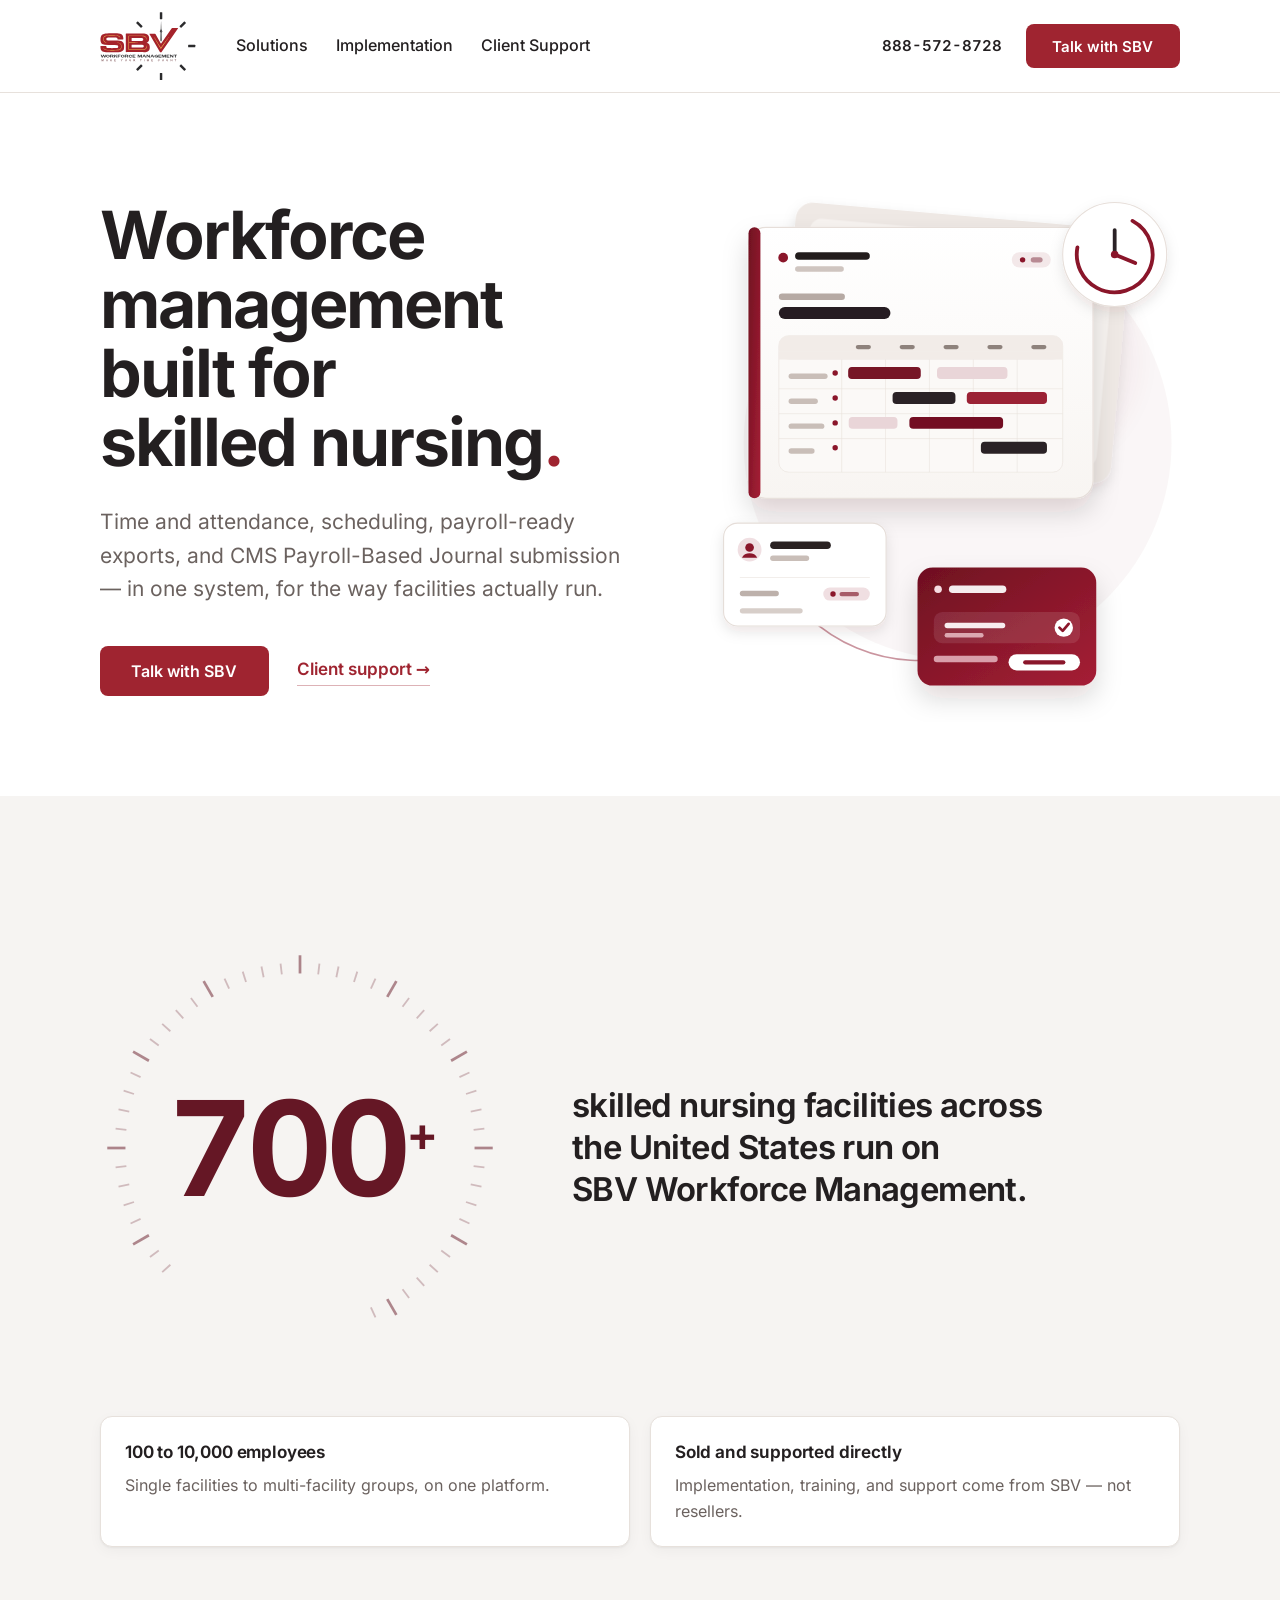
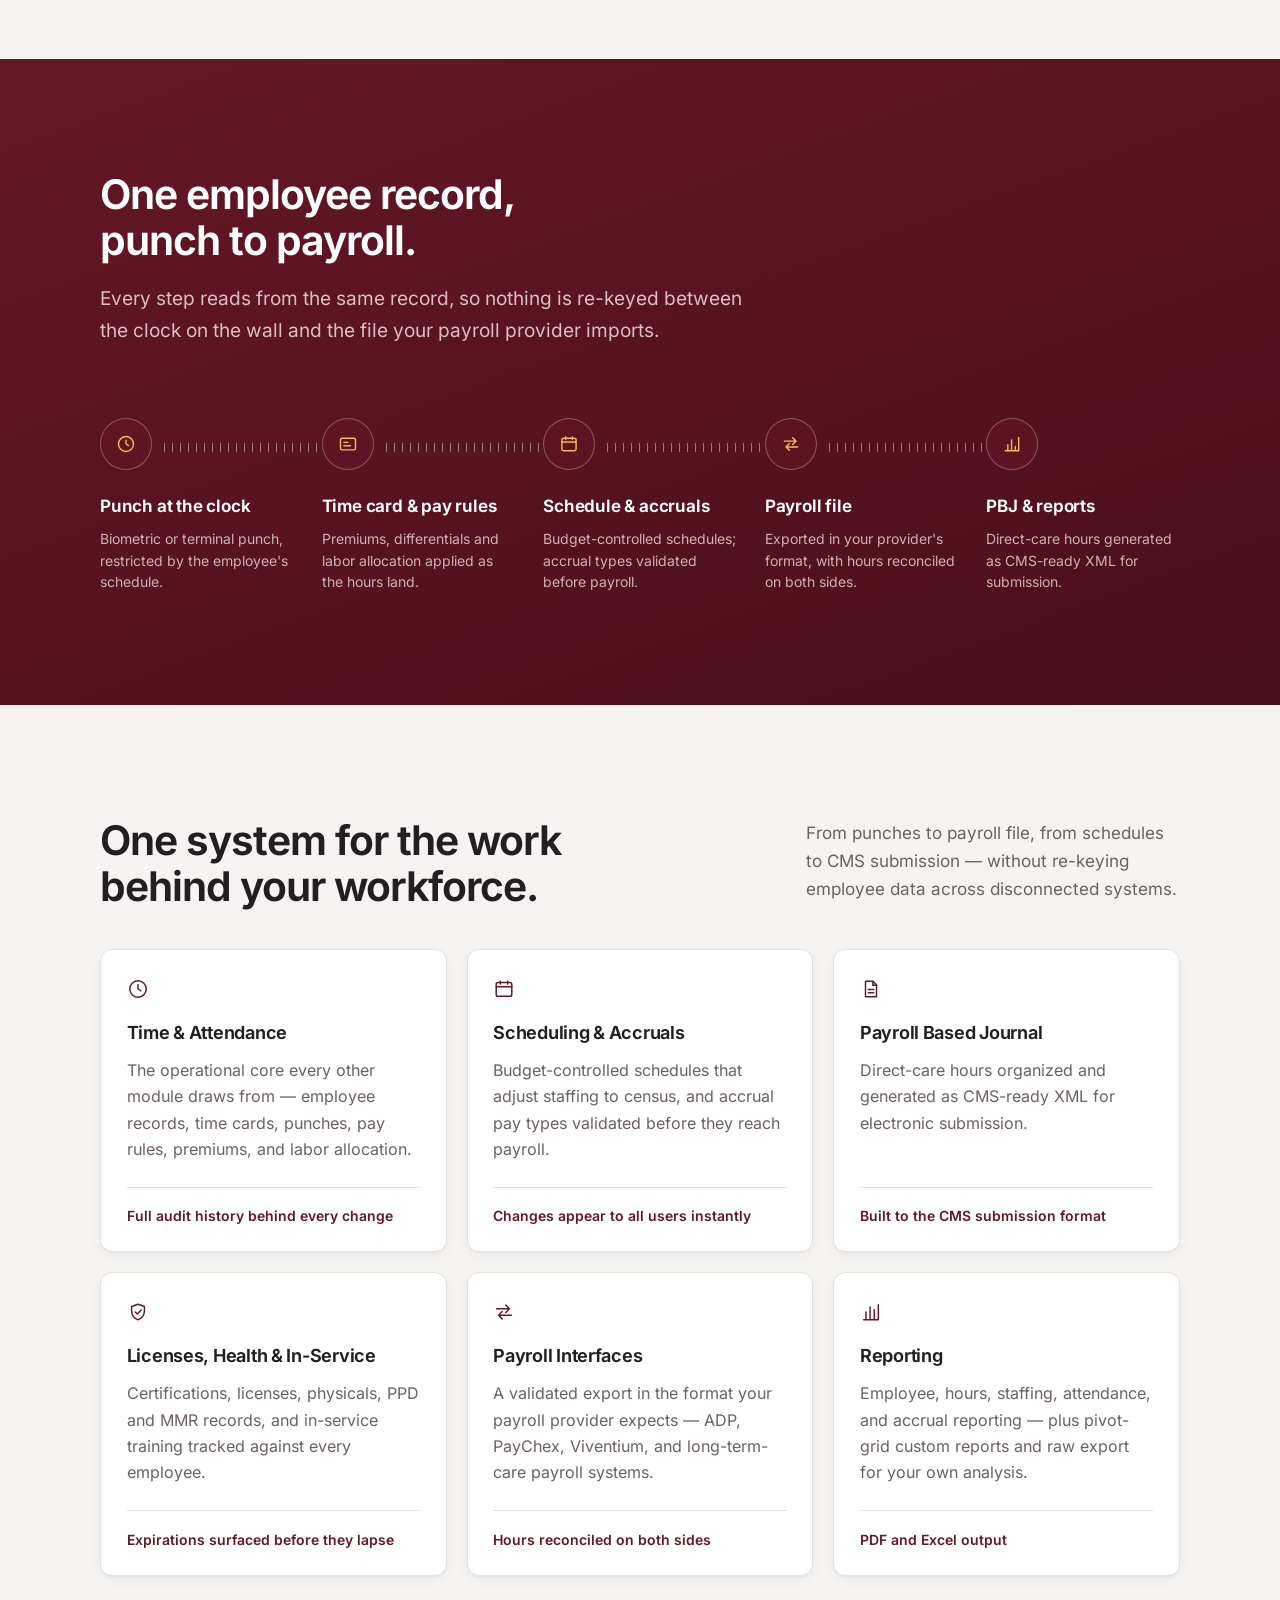
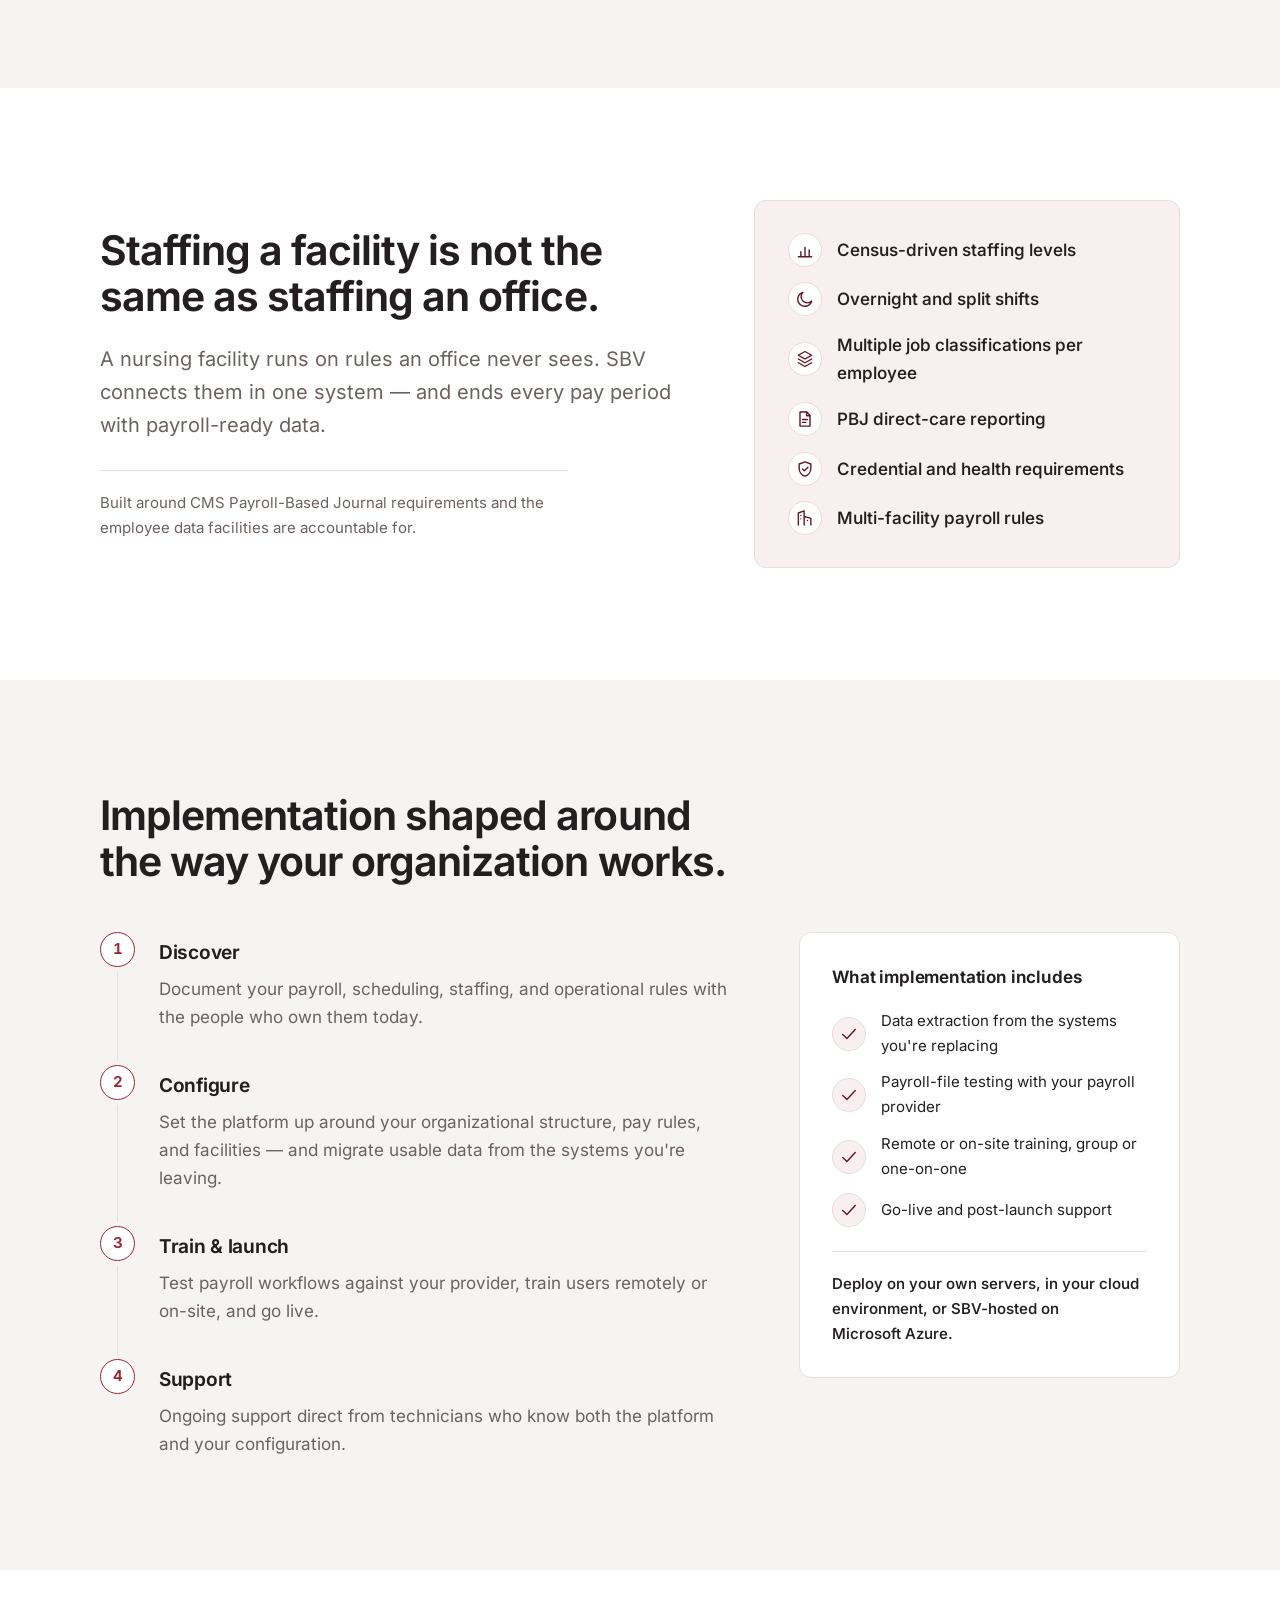
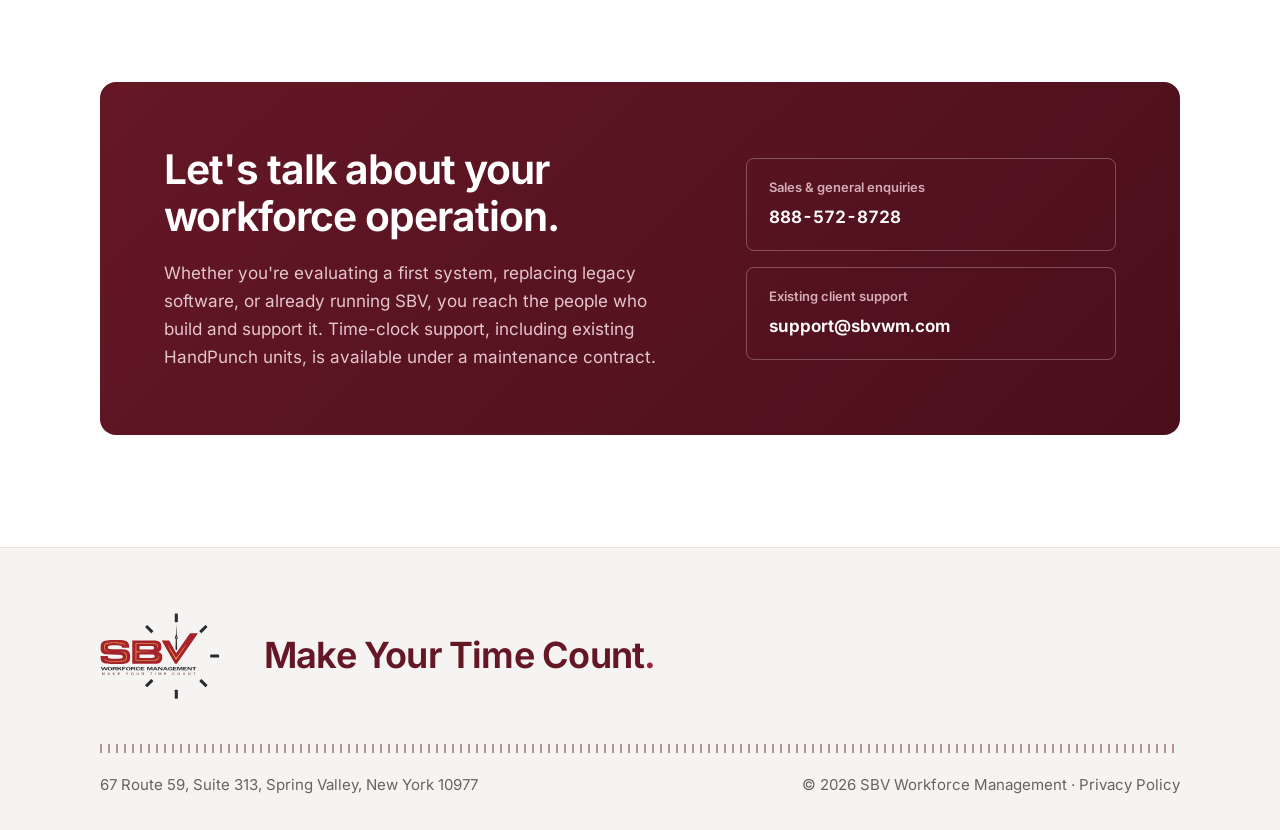
==== site/index.html @ 3728a811 "Switch header and footer to the vector logo logo-flat.svg replaces logo-hd.png in both placements on" ====
<!DOCTYPE html>
<html lang="en">
<head>
  <meta charset="UTF-8" />
  <meta name="viewport" content="width=device-width, initial-scale=1.0" />
  <title>SBV Workforce Management — Workforce software for skilled nursing</title>
  <meta name="description" content="Time and attendance, scheduling, payroll-ready exports, and CMS Payroll-Based Journal submission in one system — used in over 700 skilled nursing facilities across the US, sold and supported directly by SBV." />
  <meta property="og:title" content="SBV Workforce Management" />
  <meta property="og:description" content="Workforce management built for skilled nursing. Used in 700+ facilities across the United States." />
  <meta property="og:type" content="website" />
  <link rel="icon" href="data:image/svg+xml,%3Csvg%20xmlns%3D%22http%3A%2F%2Fwww.w3.org%2F2000%2Fsvg%22%20viewBox%3D%220%200%2032%2032%22%3E%3Crect%20width%3D%2232%22%20height%3D%2232%22%20rx%3D%226%22%20fill%3D%22%23651725%22%2F%3E%3Ctext%20x%3D%2216%22%20y%3D%2221.5%22%20font-family%3D%22Arial%2Csans-serif%22%20font-size%3D%2211%22%20font-weight%3D%22bold%22%20fill%3D%22%23FAF8F6%22%20text-anchor%3D%22middle%22%3ESBV%3C%2Ftext%3E%3C%2Fsvg%3E" />
  <link rel="canonical" href="https://www.sbvwm.com/" />
  <link rel="preload" href="fonts/inter-var.woff2" as="font" type="font/woff2" crossorigin />
  <link rel="stylesheet" href="css/styles.css" />
  <script>document.documentElement.className = "js";</script>
</head>
<body>
  <a class="skip" href="#main">Skip to content</a>

  <header class="hd">
    <div class="shell hd__row">
      <a class="hd__brand" href="#top">
        <img src="assets/logo-flat.svg" alt="SBV Workforce Management — home" width="96" height="70" />
      </a>
      <nav class="hd__nav" aria-label="Primary">
        <a href="#solutions">Solutions</a>
        <a href="#implementation">Implementation</a>
        <a href="#support">Client Support</a>
      </nav>
      <div class="hd__actions">
        <a class="hd__tel" href="tel:+18885728728">888-572-8728</a>
        <a class="hd__tel-m" href="tel:+18885728728" aria-label="Call 888-572-8728">
          <svg viewBox="0 0 24 24" width="21" height="21" aria-hidden="true" focusable="false"><path fill="currentColor" d="M6.6 10.8c1.4 2.8 3.8 5.1 6.6 6.6l2.2-2.2c.3-.3.7-.4 1-.2 1.1.4 2.3.6 3.6.6.6 0 1 .4 1 1V20c0 .6-.4 1-1 1C10.6 21 3 13.4 3 4c0-.6.4-1 1-1h3.5c.6 0 1 .4 1 1 0 1.2.2 2.4.6 3.6.1.3 0 .7-.2 1l-2.3 2.2z"/></svg>
        </a>
        <a class="btn btn--solid" href="#contact">Talk with SBV</a>
      </div>
    </div>
  </header>

  <main id="main">
    <!-- HERO -->
    <section class="hero" id="top">
      <div class="shell">
        <div class="hero__grid">
          <div class="hero__block">
            <h1 class="hero__title">Workforce management built for skilled&nbsp;nursing<span class="dot">.</span></h1>
            <p class="hero__sub">Time and attendance, scheduling, payroll-ready exports, and CMS Payroll-Based Journal submission — in one system, for the way facilities actually run.</p>
            <div class="hero__cta">
              <a class="btn btn--solid btn--lg" href="#contact">Talk with SBV</a>
              <a class="textlink" href="#support">Client support<span aria-hidden="true"> →</span></a>
            </div>
          </div>
          <figure class="hero__fig">
            <svg class="hv" viewBox="24 16 856 928" role="img" aria-hidden="true" focusable="false">
            <defs>
              <linearGradient id="hvWine" x1="0" y1="0" x2="1" y2="1">
                <stop offset="0" stop-color="#6F1021"/><stop offset="1" stop-color="#A51F35"/>
              </linearGradient>
              <linearGradient id="hvPaper" x1="0" y1="0" x2="0" y2="1">
                <stop offset="0" stop-color="#FFFFFF"/><stop offset="1" stop-color="#F8F5F2"/>
              </linearGradient>
              <filter id="hvDeep" x="-30%" y="-30%" width="160%" height="160%">
                <feDropShadow dx="0" dy="24" stdDeviation="24" flood-color="#2B1115" flood-opacity=".15"/>
              </filter>
              <filter id="hvSoft" x="-30%" y="-30%" width="160%" height="160%">
                <feDropShadow dx="0" dy="10" stdDeviation="12" flood-color="#2B1115" flood-opacity=".10"/>
              </filter>
              <filter id="hvBlur"><feGaussianBlur stdDeviation="24"/></filter>
            </defs>

            <ellipse cx="470" cy="470" rx="395" ry="400" fill="#7F1528" opacity=".035"/>
            <ellipse cx="560" cy="320" rx="245" ry="215" fill="#7F1528" opacity=".04" filter="url(#hvBlur)"/>

            <g transform="translate(152 50) rotate(5 310 235)">
              <g class="hv-plane" filter="url(#hvSoft)">
                <rect width="620" height="470" rx="32" fill="#EFE9E5"/>
                <rect x="28" y="28" width="564" height="414" rx="22" fill="#F8F4F1"/>
                <circle cx="70" cy="66" r="7" fill="#8A142A" opacity=".45"/>
                <rect x="92" y="59" width="104" height="13" rx="6" fill="#D7CCC6"/>
                <rect x="438" y="59" width="82" height="13" rx="6" fill="#E0D6D0"/>
              </g>
            </g>

            <g transform="translate(84 72)">
              <g class="hv-surface" filter="url(#hvDeep)">
                <rect width="636" height="500" rx="32" fill="url(#hvPaper)" stroke="#E6DED9" stroke-width="2"/>
                <rect width="22" height="500" rx="11" fill="url(#hvWine)"/>
                <circle cx="64" cy="56" r="9" fill="#8A142A"/>
                <rect x="86" y="46" width="138" height="14" rx="7" fill="#221C1D"/>
                <rect x="86" y="72" width="90" height="10" rx="5" fill="#CFC5C0"/>
                <rect x="486" y="46" width="72" height="28" rx="14" fill="#F3E8E9"/>
                <circle cx="506" cy="60" r="5" fill="#8A142A"/>
                <rect x="521" y="55" width="22" height="10" rx="5" fill="#B88A93"/>
                <rect x="56" y="122" width="122" height="12" rx="6" fill="#B6AAA4"/>
                <rect x="56" y="147" width="206" height="22" rx="11" fill="#261F20"/>
                <g transform="translate(56 200)">
                  <rect width="524" height="252" rx="18" fill="#FBF9F7" stroke="#E7DFDA"/>
                  <rect width="524" height="44" rx="18" fill="#F2ECE8"/>
                  <rect y="30" width="524" height="14" fill="#F2ECE8"/>
                  <g fill="#C9BEB8">
                    <rect x="18" y="70" width="72" height="10" rx="5"/><rect x="18" y="116" width="54" height="10" rx="5"/>
                    <rect x="18" y="162" width="66" height="10" rx="5"/><rect x="18" y="208" width="48" height="10" rx="5"/>
                  </g>
                  <g stroke="#E7DFDA" stroke-width="1">
                    <line x1="116" y1="44" x2="116" y2="252"/><line x1="197" y1="44" x2="197" y2="252"/>
                    <line x1="278" y1="44" x2="278" y2="252"/><line x1="359" y1="44" x2="359" y2="252"/>
                    <line x1="440" y1="44" x2="440" y2="252"/>
                    <line x1="0" y1="98" x2="524" y2="98"/><line x1="0" y1="144" x2="524" y2="144"/><line x1="0" y1="190" x2="524" y2="190"/>
                  </g>
                  <g fill="#8E827C">
                    <rect x="142" y="17" width="28" height="8" rx="4"/><rect x="223" y="17" width="28" height="8" rx="4"/>
                    <rect x="304" y="17" width="28" height="8" rx="4"/><rect x="385" y="17" width="28" height="8" rx="4"/>
                    <rect x="466" y="17" width="28" height="8" rx="4"/>
                  </g>
                  <g class="hv-shifts">
                    <rect x="128" y="58" width="134" height="22" rx="7" fill="#771326"/>
                    <rect x="292" y="58" width="130" height="22" rx="7" fill="#E9D5D8"/>
                    <rect x="210" y="104" width="116" height="22" rx="7" fill="#2B2425"/>
                    <rect x="347" y="104" width="148" height="22" rx="7" fill="#9B2036"/>
                    <rect x="129" y="150" width="90" height="22" rx="7" fill="#E9D5D8"/>
                    <rect x="241" y="150" width="173" height="22" rx="7" fill="#731024"/>
                    <rect x="373" y="196" width="122" height="22" rx="7" fill="#2B2425"/>
                  </g>
                  <g fill="#8A142A">
                    <circle cx="104" cy="69" r="5"/><circle cx="104" cy="115" r="5"/>
                    <circle cx="104" cy="161" r="5"/><circle cx="104" cy="207" r="5"/>
                  </g>
                </g>
              </g>
            </g>

            <g transform="translate(660 22)">
              <g class="hv-dial" filter="url(#hvSoft)">
                <circle cx="100" cy="100" r="96" fill="#FFFFFF" stroke="#E7DFDA" stroke-width="2"/>
                <circle class="hv-ring" cx="100" cy="100" r="70" fill="none" stroke="#8A142A" stroke-width="7"
                        stroke-linecap="round" stroke-dasharray="308 132" transform="rotate(-62 100 100)"/>
                <line x1="100" y1="100" x2="100" y2="55" stroke="#2B2425" stroke-width="7" stroke-linecap="round"/>
                <line class="hv-hand" x1="100" y1="100" x2="138" y2="116" stroke="#8A142A" stroke-width="7" stroke-linecap="round"/>
                <circle cx="100" cy="100" r="7" fill="#8A142A"/>
              </g>
            </g>

            <path class="hv-link" d="M196 792 C 300 890, 470 898, 556 814" fill="none"
                  stroke="#8A142A" stroke-width="3" stroke-linecap="round" opacity=".45"/>

            <g transform="translate(38 618)">
              <g class="hv-emp" filter="url(#hvSoft)">
                <rect width="300" height="190" rx="26" fill="#FFFFFF" stroke="#E5DDD8" stroke-width="2"/>
                <circle cx="48" cy="49" r="22" fill="#F0DFE2"/>
                <circle cx="48" cy="45" r="8" fill="#8A142A"/>
                <path d="M34 64c4-11 24-11 28 0" fill="#8A142A"/>
                <rect x="86" y="34" width="112" height="14" rx="7" fill="#292223"/>
                <rect x="86" y="60" width="72" height="10" rx="5" fill="#C9BEB8"/>
                <rect x="30" y="100" width="240" height="1" fill="#E7DFDA"/>
                <rect x="30" y="125" width="72" height="10" rx="5" fill="#BDB1AB"/>
                <rect x="184" y="119" width="86" height="24" rx="12" fill="#F0DFE2"/>
                <circle cx="202" cy="131" r="5" fill="#8A142A"/>
                <rect x="214" y="127" width="36" height="8" rx="4" fill="#A75C69"/>
                <rect x="30" y="157" width="116" height="10" rx="5" fill="#D7CEC9"/>
              </g>
            </g>

            <g transform="translate(396 700)">
              <g class="hv-pay" filter="url(#hvDeep)">
                <rect width="330" height="218" rx="28" fill="url(#hvWine)"/>
                <circle cx="38" cy="40" r="7" fill="#F6DDE1"/>
                <rect x="58" y="33" width="106" height="14" rx="7" fill="#FFFFFF" opacity=".92"/>
                <rect x="30" y="82" width="270" height="58" rx="16" fill="#FFFFFF" opacity=".10"/>
                <rect x="50" y="102" width="112" height="10" rx="5" fill="#F8EDEF"/>
                <rect x="50" y="121" width="72" height="8" rx="4" fill="#DCA8B1"/>
                <circle cx="270" cy="111" r="17" fill="#FFFFFF"/>
                <path class="hv-check" d="M262 111l6 6 11-13" fill="none" stroke="#8A142A" stroke-width="5"
                      stroke-linecap="round" stroke-linejoin="round"/>
                <rect x="30" y="163" width="118" height="12" rx="6" fill="#D99EAA"/>
                <rect x="168" y="160" width="132" height="30" rx="15" fill="#FFFFFF"/>
                <rect x="195" y="171" width="78" height="8" rx="4" fill="#8A142A"/>
              </g>
            </g>
          </svg>
          </figure>
        </div>
      </div>
    </section>

    <!-- PROOF -->
    <section class="proof">
      <div class="shell">
        <div class="proof__row">
          <div class="proof__figure" data-reveal>
            <svg class="proof__arc" viewBox="0 0 220 220" aria-hidden="true" focusable="false">
              <g>
                <line class="mj" x1="110.0" y1="14.0" x2="110.0" y2="4.0"/>
                <line x1="120.0" y1="14.5" x2="120.7" y2="8.6"/>
                <line x1="130.0" y1="16.1" x2="131.2" y2="10.2"/>
                <line x1="139.7" y1="18.7" x2="141.5" y2="13.0"/>
                <line x1="149.0" y1="22.3" x2="151.5" y2="16.8"/>
                <line class="mj" x1="158.0" y1="26.9" x2="163.0" y2="18.2"/>
                <line x1="166.4" y1="32.3" x2="170.0" y2="27.5"/>
                <line x1="174.2" y1="38.7" x2="178.3" y2="34.2"/>
                <line x1="181.3" y1="45.8" x2="185.8" y2="41.7"/>
                <line x1="187.7" y1="53.6" x2="192.5" y2="50.0"/>
                <line class="mj" x1="193.1" y1="62.0" x2="201.8" y2="57.0"/>
                <line x1="197.7" y1="71.0" x2="203.2" y2="68.5"/>
                <line x1="201.3" y1="80.3" x2="207.0" y2="78.5"/>
                <line x1="203.9" y1="90.0" x2="209.8" y2="88.8"/>
                <line x1="205.5" y1="100.0" x2="211.4" y2="99.3"/>
                <line class="mj" x1="206.0" y1="110.0" x2="216.0" y2="110.0"/>
                <line x1="205.5" y1="120.0" x2="211.4" y2="120.7"/>
                <line x1="203.9" y1="130.0" x2="209.8" y2="131.2"/>
                <line x1="201.3" y1="139.7" x2="207.0" y2="141.5"/>
                <line x1="197.7" y1="149.0" x2="203.2" y2="151.5"/>
                <line class="mj" x1="193.1" y1="158.0" x2="201.8" y2="163.0"/>
                <line x1="187.7" y1="166.4" x2="192.5" y2="170.0"/>
                <line x1="181.3" y1="174.2" x2="185.8" y2="178.3"/>
                <line x1="174.2" y1="181.3" x2="178.3" y2="185.8"/>
                <line x1="166.4" y1="187.7" x2="170.0" y2="192.5"/>
                <line class="mj" x1="158.0" y1="193.1" x2="163.0" y2="201.8"/>
                <line x1="149.0" y1="197.7" x2="151.5" y2="203.2"/>
                <line x1="38.7" y1="174.2" x2="34.2" y2="178.3"/>
                <line x1="32.3" y1="166.4" x2="27.5" y2="170.0"/>
                <line class="mj" x1="26.9" y1="158.0" x2="18.2" y2="163.0"/>
                <line x1="22.3" y1="149.0" x2="16.8" y2="151.5"/>
                <line x1="18.7" y1="139.7" x2="13.0" y2="141.5"/>
                <line x1="16.1" y1="130.0" x2="10.2" y2="131.2"/>
                <line x1="14.5" y1="120.0" x2="8.6" y2="120.7"/>
                <line class="mj" x1="14.0" y1="110.0" x2="4.0" y2="110.0"/>
                <line x1="14.5" y1="100.0" x2="8.6" y2="99.3"/>
                <line x1="16.1" y1="90.0" x2="10.2" y2="88.8"/>
                <line x1="18.7" y1="80.3" x2="13.0" y2="78.5"/>
                <line x1="22.3" y1="71.0" x2="16.8" y2="68.5"/>
                <line class="mj" x1="26.9" y1="62.0" x2="18.2" y2="57.0"/>
                <line x1="32.3" y1="53.6" x2="27.5" y2="50.0"/>
                <line x1="38.7" y1="45.8" x2="34.2" y2="41.7"/>
                <line x1="45.8" y1="38.7" x2="41.7" y2="34.2"/>
                <line x1="53.6" y1="32.3" x2="50.0" y2="27.5"/>
                <line class="mj" x1="62.0" y1="26.9" x2="57.0" y2="18.2"/>
                <line x1="71.0" y1="22.3" x2="68.5" y2="16.8"/>
                <line x1="80.3" y1="18.7" x2="78.5" y2="13.0"/>
                <line x1="90.0" y1="16.1" x2="88.8" y2="10.2"/>
                <line x1="100.0" y1="14.5" x2="99.3" y2="8.6"/>
              </g>
            </svg>
            <span class="proof__num">700<sup>+</sup></span>
          </div>
          <h2 class="proof__cap" data-reveal>skilled nursing facilities across the United&nbsp;States run on SBV Workforce&nbsp;Management.</h2>
        </div>
        <dl class="proof__facts">
          <div data-reveal>
            <dt>100 to 10,000 employees</dt>
            <dd>Single facilities to multi-facility groups, on one platform.</dd>
          </div>
          <div data-reveal>
            <dt>Sold and supported directly</dt>
            <dd>Implementation, training, and support come from SBV — not resellers.</dd>
          </div>
        </dl>
      </div>
    </section>

    <!-- FLOW -->
    <section class="flowsec">
      <div class="shell">
        <h2 class="flow__title" data-reveal>One employee record, punch to&nbsp;payroll.</h2>
        <p class="flow__intro" data-reveal>Every step reads from the same record, so nothing is re-keyed between the clock on the wall and the file your payroll provider imports.</p>
        <ol class="flow__rail">
          <li data-reveal><span class="flow__node"><svg viewBox="0 0 24 24" width="20" height="20" aria-hidden="true" focusable="false" fill="none" stroke="currentColor" stroke-width="1.7" stroke-linecap="round" stroke-linejoin="round"><circle cx="12" cy="12" r="9"/><path d="M12 7.5V12l3 1.9"/></svg></span><h3>Punch at the clock</h3><p>Biometric or terminal punch, restricted by the employee's schedule.</p></li>
          <li data-reveal><span class="flow__node"><svg viewBox="0 0 24 24" width="20" height="20" aria-hidden="true" focusable="false" fill="none" stroke="currentColor" stroke-width="1.7" stroke-linecap="round" stroke-linejoin="round"><rect x="3" y="5" width="18" height="14" rx="2"/><path d="M7 10h5M7 14h8"/></svg></span><h3>Time card &amp; pay rules</h3><p>Premiums, differentials and labor allocation applied as the hours land.</p></li>
          <li data-reveal><span class="flow__node"><svg viewBox="0 0 24 24" width="20" height="20" aria-hidden="true" focusable="false" fill="none" stroke="currentColor" stroke-width="1.7" stroke-linecap="round" stroke-linejoin="round"><rect x="3.5" y="5" width="17" height="15" rx="2"/><path d="M3.5 9.5h17M8 3.5v3M16 3.5v3"/></svg></span><h3>Schedule &amp; accruals</h3><p>Budget-controlled schedules; accrual types validated before payroll.</p></li>
          <li data-reveal><span class="flow__node"><svg viewBox="0 0 24 24" width="20" height="20" aria-hidden="true" focusable="false" fill="none" stroke="currentColor" stroke-width="1.7" stroke-linecap="round" stroke-linejoin="round"><path d="M4 8.5h13M14 4.5l4 4-4 4M20 15.5H7M10 11.5l-4 4 4 4"/></svg></span><h3>Payroll file</h3><p>Exported in your provider's format, with hours reconciled on both sides.</p></li>
          <li data-reveal><span class="flow__node"><svg viewBox="0 0 24 24" width="20" height="20" aria-hidden="true" focusable="false" fill="none" stroke="currentColor" stroke-width="1.7" stroke-linecap="round" stroke-linejoin="round"><path d="M4 20h16M7 20v-7M11.5 20V7M16 20v-5M20 20V4"/></svg></span><h3>PBJ &amp; reports</h3><p>Direct-care hours generated as CMS-ready XML for submission.</p></li>
        </ol>
      </div>
    </section>

    <!-- SOLUTIONS -->
    <section class="sol" id="solutions">
      <div class="shell">
        <div class="sec-head">
          <div>
            <h2 data-reveal>One system for the work behind your&nbsp;workforce.</h2>
          </div>
          <p class="sec-head__intro" data-reveal>From punches to payroll file, from schedules to CMS submission — without re-keying employee data across disconnected systems.</p>
        </div>
        <div class="sol__cards">
          <article class="card card--tint" data-reveal>
            <span class="card__icon" aria-hidden="true"><svg viewBox="0 0 24 24" width="22" height="22"><circle cx="12" cy="12" r="9" fill="none" stroke="currentColor" stroke-width="1.6"/><path d="M12 7v5l3.2 2" fill="none" stroke="currentColor" stroke-width="1.6" stroke-linecap="round" stroke-linejoin="round"/></svg></span>
            <h3>Time &amp; Attendance</h3>
            <p>The operational core every other module draws from — employee records, time cards, punches, pay rules, premiums, and labor allocation.</p>
            <p class="card__foot">Full audit history behind every change</p>
          </article>
          <article class="card" data-reveal>
            <span class="card__icon" aria-hidden="true"><svg viewBox="0 0 24 24" width="22" height="22"><rect x="3.5" y="5" width="17" height="15" rx="2" fill="none" stroke="currentColor" stroke-width="1.6"/><path d="M3.5 9.5h17M8 3.5v3M16 3.5v3" fill="none" stroke="currentColor" stroke-width="1.6" stroke-linecap="round"/></svg></span>
            <h3>Scheduling &amp; Accruals</h3>
            <p>Budget-controlled schedules that adjust staffing to census, and accrual pay types validated before they reach payroll.</p>
            <p class="card__foot">Changes appear to all users instantly</p>
          </article>
          <article class="card" data-reveal>
            <span class="card__icon" aria-hidden="true"><svg viewBox="0 0 24 24" width="22" height="22"><path d="M6 3.5h8l4 4V20.5H6z" fill="none" stroke="currentColor" stroke-width="1.6" stroke-linejoin="round"/><path d="M14 3.5V8h4M9 12.5h6M9 16h6" fill="none" stroke="currentColor" stroke-width="1.6" stroke-linecap="round"/></svg></span>
            <h3>Payroll Based Journal</h3>
            <p>Direct-care hours organized and generated as CMS-ready XML for electronic submission.</p>
            <p class="card__foot">Built to the CMS submission format</p>
          </article>
          <article class="card" data-reveal>
            <span class="card__icon" aria-hidden="true"><svg viewBox="0 0 24 24" width="22" height="22"><path d="M12 3.5l7 2.5v5c0 4.5-3 8.5-7 9.5-4-1-7-5-7-9.5v-5z" fill="none" stroke="currentColor" stroke-width="1.6" stroke-linejoin="round"/><path d="M9 12l2.2 2.2L15.5 9.8" fill="none" stroke="currentColor" stroke-width="1.6" stroke-linecap="round" stroke-linejoin="round"/></svg></span>
            <h3>Licenses, Health &amp; In-Service</h3>
            <p>Certifications, licenses, physicals, PPD and MMR records, and in-service training tracked against every employee.</p>
            <p class="card__foot">Expirations surfaced before they lapse</p>
          </article>
          <article class="card" data-reveal>
            <span class="card__icon" aria-hidden="true"><svg viewBox="0 0 24 24" width="22" height="22"><path d="M4 8.5h13M14 4.5l4 4-4 4M20 15.5H7M10 11.5l-4 4 4 4" fill="none" stroke="currentColor" stroke-width="1.6" stroke-linecap="round" stroke-linejoin="round"/></svg></span>
            <h3>Payroll Interfaces</h3>
            <p>A validated export in the format your payroll provider expects — ADP, PayChex, Viventium, and long-term-care payroll systems.</p>
            <p class="card__foot">Hours reconciled on both sides</p>
          </article>
          <article class="card" data-reveal>
            <span class="card__icon" aria-hidden="true"><svg viewBox="0 0 24 24" width="22" height="22"><path d="M4 20.5h16M6.5 20.5V12M11 20.5V6.5M15.5 20.5V9.5M20 20.5V4" fill="none" stroke="currentColor" stroke-width="1.6" stroke-linecap="round"/></svg></span>
            <h3>Reporting</h3>
            <p>Employee, hours, staffing, attendance, and accrual reporting — plus pivot-grid custom reports and raw export for your own analysis.</p>
            <p class="card__foot">PDF and Excel output</p>
          </article>
        </div>
      </div>
    </section>

    <!-- DIFFERENTIATION -->
    <section class="diff">
      <div class="shell diff__row">
        <div class="diff__text">
          <h2 data-reveal>Staffing a facility is not the same as staffing an&nbsp;office.</h2>
          <p class="diff__copy" data-reveal>A nursing facility runs on rules an office never sees. SBV connects them in one system — and ends every pay period with payroll-ready data.</p>
          <p class="diff__note" data-reveal>Built around CMS Payroll-Based Journal requirements and the employee data facilities are accountable for.</p>
        </div>
        <ul class="diff__list" data-reveal>
          <li><span class="ico"><svg viewBox="0 0 24 24" width="20" height="20" aria-hidden="true" focusable="false" fill="none" stroke="currentColor" stroke-width="1.7" stroke-linecap="round" stroke-linejoin="round"><path d="M4 20h16M7 20v-6M12 20V9M17 20v-8"/></svg></span>Census-driven staffing levels</li>
          <li><span class="ico"><svg viewBox="0 0 24 24" width="20" height="20" aria-hidden="true" focusable="false" fill="none" stroke="currentColor" stroke-width="1.7" stroke-linecap="round" stroke-linejoin="round"><path d="M20 14.5A8.5 8.5 0 1 1 9.5 4a7 7 0 0 0 10.5 10.5z"/></svg></span>Overnight and split shifts</li>
          <li><span class="ico"><svg viewBox="0 0 24 24" width="20" height="20" aria-hidden="true" focusable="false" fill="none" stroke="currentColor" stroke-width="1.7" stroke-linecap="round" stroke-linejoin="round"><path d="M12 3l8 4.5-8 4.5-8-4.5z"/><path d="M4 12l8 4.5 8-4.5M4 16.5L12 21l8-4.5"/></svg></span>Multiple job classifications per employee</li>
          <li><span class="ico"><svg viewBox="0 0 24 24" width="20" height="20" aria-hidden="true" focusable="false" fill="none" stroke="currentColor" stroke-width="1.7" stroke-linecap="round" stroke-linejoin="round"><path d="M6 3.5h8l4 4V20.5H6z"/><path d="M14 3.5V8h4M9 12.5h6M9 16h4"/></svg></span>PBJ direct-care reporting</li>
          <li><span class="ico"><svg viewBox="0 0 24 24" width="20" height="20" aria-hidden="true" focusable="false" fill="none" stroke="currentColor" stroke-width="1.7" stroke-linecap="round" stroke-linejoin="round"><path d="M12 3.5l7 2.5v5c0 4.5-3 8.5-7 9.5-4-1-7-5-7-9.5v-5z"/><path d="M9 12l2.2 2.2L15.5 9.8"/></svg></span>Credential and health requirements</li>
          <li><span class="ico"><svg viewBox="0 0 24 24" width="20" height="20" aria-hidden="true" focusable="false" fill="none" stroke="currentColor" stroke-width="1.7" stroke-linecap="round" stroke-linejoin="round"><path d="M4 20.5V6l7-2.5V20.5M11 20.5V10l8 2.5v8"/><path d="M7 9v0M7 13v0M15 15v0"/></svg></span>Multi-facility payroll rules</li>
        </ul>
      </div>
    </section>

    <!-- IMPLEMENTATION -->
    <section class="impl" id="implementation">
      <div class="shell">
        <div class="sec-head">
          <div>
            <h2 data-reveal>Implementation shaped around the way your organization&nbsp;works.</h2>
          </div>
        </div>
        <div class="impl__row">
          <ol class="impl__steps">
            <li data-reveal>
              <span class="impl__num" aria-hidden="true">1</span>
              <div><h3>Discover</h3>
              <p>Document your payroll, scheduling, staffing, and operational rules with the people who own them today.</p></div>
            </li>
            <li data-reveal>
              <span class="impl__num" aria-hidden="true">2</span>
              <div><h3>Configure</h3>
              <p>Set the platform up around your organizational structure, pay rules, and facilities — and migrate usable data from the systems you're leaving.</p></div>
            </li>
            <li data-reveal>
              <span class="impl__num" aria-hidden="true">3</span>
              <div><h3>Train &amp; launch</h3>
              <p>Test payroll workflows against your provider, train users remotely or on-site, and go live.</p></div>
            </li>
            <li data-reveal>
              <span class="impl__num" aria-hidden="true">4</span>
              <div><h3>Support</h3>
              <p>Ongoing support direct from technicians who know both the platform and your configuration.</p></div>
            </li>
          </ol>
          <aside class="impl__aside" data-reveal>
            <h3>What implementation includes</h3>
            <ul>
              <li><span class="ico"><svg viewBox="0 0 24 24" width="20" height="20" aria-hidden="true" focusable="false" fill="none" stroke="currentColor" stroke-width="1.7" stroke-linecap="round" stroke-linejoin="round"><path d="M4.5 12.5l5 5 10-11"/></svg></span>Data extraction from the systems you're replacing</li>
              <li><span class="ico"><svg viewBox="0 0 24 24" width="20" height="20" aria-hidden="true" focusable="false" fill="none" stroke="currentColor" stroke-width="1.7" stroke-linecap="round" stroke-linejoin="round"><path d="M4.5 12.5l5 5 10-11"/></svg></span>Payroll-file testing with your payroll provider</li>
              <li><span class="ico"><svg viewBox="0 0 24 24" width="20" height="20" aria-hidden="true" focusable="false" fill="none" stroke="currentColor" stroke-width="1.7" stroke-linecap="round" stroke-linejoin="round"><path d="M4.5 12.5l5 5 10-11"/></svg></span>Remote or on-site training, group or one-on-one</li>
              <li><span class="ico"><svg viewBox="0 0 24 24" width="20" height="20" aria-hidden="true" focusable="false" fill="none" stroke="currentColor" stroke-width="1.7" stroke-linecap="round" stroke-linejoin="round"><path d="M4.5 12.5l5 5 10-11"/></svg></span>Go-live and post-launch support</li>
            </ul>
            <p class="impl__deploy">Deploy on your own servers, in your cloud environment, or SBV-hosted on Microsoft&nbsp;Azure.</p>
          </aside>
        </div>
      </div>
    </section>

    <!-- CLOSING — the page's one contact moment, two audiences -->
    <section class="close" id="contact">
      <div class="shell">
        <div class="close__panel" data-reveal>
          <div class="close__lead">
            <h2>Let's talk about your workforce&nbsp;operation.</h2>
            <p>Whether you're evaluating a first system, replacing legacy software, or already running SBV, you reach the people who build and support it. Time-clock support, including existing HandPunch units, is available under a maintenance contract.</p>
          </div>
          <div class="close__routes" id="support">
            <a class="route" href="tel:+18885728728">
              <span class="route__label">Sales &amp; general enquiries</span>
              <span class="route__value">888-572-8728</span>
            </a>
            <a class="route" href="mailto:support@sbvwm.com">
              <span class="route__label">Existing client support</span>
              <span class="route__value">support@sbvwm.com</span>
            </a>
          </div>
        </div>
      </div>
    </section>
  </main>

  <footer class="ft">
    <div class="shell">
      <div class="ft__top">
        <img src="assets/logo-flat.svg" alt="SBV Workforce Management" width="120" height="88" />
        <p class="ft__tag">Make Your Time&nbsp;Count<span class="dot">.</span></p>
      </div>
      <div class="ft__rule" aria-hidden="true"></div>
      <div class="ft__base">
        <p class="ft__addr">67 Route 59, Suite 313, Spring Valley, New York 10977</p>
        <p class="ft__legal">© 2026 SBV Workforce Management · <a href="privacy-policy/index.html">Privacy Policy</a></p>
      </div>
    </div>
  </footer>

  <script src="js/main.js" defer></script>
</body>
</html>
---- site/css/styles.css ----
/* SBV Workforce Management — mini-site (visual system v2)
   Direction: docs/design-direction.md + 2026-08-05 revision.
   White-dominant environment; burgundy is an accent and action color, not the
   atmosphere. One dark moment only (the closing panel). Soft cards, connected
   implementation steps, and a punch-to-payroll flow rail. Motion is
   reveal-on-enter only; content renders fully without JS (see reveal contract). */

/* ---------- tokens ---------- */
:root {
  --burgundy: #651725;
  --burgundy-deep: #4A0F1B;
  --action: #9F2430;
  --ground: #F6F4F2;
  --rose: #F8EFF0;
  --rose-line: #ECDBDD;
  --ink: #231F20;
  --muted: #6B625F;
  --line: #E7E1DC;
  --gold: #F6BC53;
  --white: #FFFFFF;
  /* channel values so tints derive from the brand instead of being hand-mixed */
  --burgundy-rgb: 101 23 37;
  --ink-rgb: 35 31 32;
  --paper-rgb: 241 222 225;

  --shadow: 0 1px 2px rgb(var(--ink-rgb) / 0.05), 0 4px 14px rgb(var(--ink-rgb) / 0.04);
  --shadow-lift: 0 2px 4px rgb(var(--ink-rgb) / 0.06), 0 10px 26px rgb(var(--ink-rgb) / 0.07);

  --r-sm: 8px;   /* buttons, small controls */
  --r-md: 12px;  /* cards, tiles */
  --r-lg: 16px;  /* panels */

  --shell: 1160px;
  --pad: clamp(1.25rem, 4vw, 2.5rem);
  --sec: clamp(4rem, 9vw, 7rem);
}

@font-face {
  font-family: "Inter";
  src: url("../fonts/inter-var.woff2") format("woff2");
  font-weight: 100 900;
  font-style: normal;
  font-display: swap;
}

/* ---------- base ---------- */
*, *::before, *::after { box-sizing: border-box; }
html { scroll-behavior: smooth; }
@media (prefers-reduced-motion: reduce) { html { scroll-behavior: auto; } }

body {
  margin: 0;
  background: var(--white);
  color: var(--ink);
  font-family: "Inter", ui-sans-serif, system-ui, -apple-system, "Segoe UI", Arial, sans-serif;
  font-size: 1.0625rem;
  line-height: 1.65;
  -webkit-font-smoothing: antialiased;
  text-rendering: optimizeLegibility;
}

img { max-width: 100%; height: auto; display: block; }
h1, h2, h3, p, dl, dd, dt, ul, ol { margin: 0; }

.shell { max-width: var(--shell); margin-inline: auto; padding-inline: var(--pad); }

/* anchor targets must clear the sticky header */
#main, #top, #solutions, #implementation, #support, #contact { scroll-margin-top: 108px; }

h2 {
  font-size: clamp(1.85rem, 3.8vw, 2.55rem);
  line-height: 1.13;
  letter-spacing: -0.024em;
  font-weight: 650;
  text-wrap: balance;
  max-width: 24ch;
}

/* ---------- links, buttons, focus ---------- */
a { color: var(--action); }

.btn {
  display: inline-block;
  white-space: nowrap;
  font: inherit;
  font-size: 0.9375rem;
  font-weight: 600;
  line-height: 1;
  padding: 0.85rem 1.6rem;
  border-radius: var(--r-sm);
  text-decoration: none;
  border: 1px solid transparent;
  transition: background-color 0.15s ease, color 0.15s ease, border-color 0.15s ease, box-shadow 0.15s ease;
}
.btn--solid { background: var(--action); color: var(--white); }
.btn--solid:hover { background: var(--burgundy); }
.btn--lg { padding: 1rem 1.9rem; font-size: 1rem; }

/* ---------- shared list icon ----------
   One marker component for every list on the page. Replaces three hand-coded
   dash-bullets; the ground adapts to the surface it sits on. */
.ico {
  flex: none;
  display: grid;
  place-items: center;
  width: 34px;
  height: 34px;
  border-radius: 50%;
  border: 1px solid var(--rose-line);
  background: var(--white);
  color: var(--burgundy);
}

.textlink {
  font-weight: 600;
  color: var(--action);
  text-decoration: none;
  border-bottom: 1px solid rgb(159 36 48 / 0.35);
  padding-bottom: 2px;
  transition: border-color 0.15s ease;
}
.textlink:hover { border-bottom-color: var(--action); }

:focus-visible {
  outline: 2px solid var(--action);
  outline-offset: 3px;
  border-radius: 2px;
}
.close__panel :focus-visible { outline-color: var(--gold); }

.skip {
  position: absolute;
  left: 1rem; top: -3.5rem;
  z-index: 100;
  background: var(--burgundy);
  color: var(--white);
  padding: 0.6rem 1rem;
  border-radius: 0 0 8px 8px;
  text-decoration: none;
  font-weight: 600;
  transition: top 0.15s ease;
}
.skip:focus-visible { top: 0; outline-color: var(--gold); }

/* ---------- header ---------- */
.hd {
  position: sticky;
  top: 0;
  z-index: 50;
  background: rgba(255, 255, 255, 0.94);
  backdrop-filter: blur(8px);
  border-bottom: 1px solid var(--line);
}
.hd__row {
  display: flex;
  align-items: center;
  gap: 2rem;
  min-height: 92px;
}
.hd__brand { flex: none; }
.hd__brand img { width: 96px; height: 70px; object-fit: contain; }
.hd__nav {
  display: flex;
  gap: 1.75rem;
  margin-left: 0.5rem;
}
.hd__nav a {
  white-space: nowrap;
  color: var(--ink);
  text-decoration: none;
  font-size: 1rem;
  font-weight: 500;
  padding: 0.35rem 0;
  border-bottom: 2px solid transparent;
  transition: border-color 0.15s ease;
}
.hd__nav a:hover { border-bottom-color: var(--action); }
.hd__actions {
  margin-left: auto;
  display: flex;
  align-items: center;
  gap: 1.5rem;
}
.hd__tel {
  white-space: nowrap;
  color: var(--ink);
  text-decoration: none;
  font-weight: 600;
  font-size: 0.9375rem;
  font-variant-numeric: tabular-nums;
}
.hd__tel:hover { color: var(--action); }
.hd__tel-m { display: none; color: var(--action); line-height: 0; padding: 0.35rem; }

/* ---------- hero ---------- */
.hero { padding-block: clamp(4rem, 9vw, 6.5rem) clamp(3.5rem, 8vw, 6rem); overflow: clip; }
.hero__title {
  font-size: clamp(2.6rem, 6.4vw, 4.15rem);
  line-height: 1.04;
  letter-spacing: -0.03em;
  font-weight: 680;
  max-width: 17ch;
  text-wrap: balance;
}
.hero__title .dot { color: var(--action); }
.hero__sub {
  font-size: clamp(1.125rem, 2vw, 1.3125rem);
  line-height: 1.6;
  color: var(--muted);
  max-width: 52ch;
  margin-top: 1.75rem;
}
.hero__cta {
  display: flex;
  align-items: center;
  gap: 1.75rem;
  margin-top: 2.5rem;
}

/* hero: text left, system diagram right. Abstract enough to carry no invented
   product copy — no text lives inside the artwork — while showing the shape of
   the thing: a schedule, a record, an approval, and time. */
.hero__grid {
  display: grid;
  grid-template-columns: minmax(0, 1.08fr) minmax(300px, 0.92fr);
  gap: clamp(2.5rem, 6vw, 4.5rem);
  align-items: center;
}
.hero__block { max-width: 34rem; }
.hero__fig { margin: 0; }
.hero__fig img { width: 100%; height: auto; display: block; }

/* ---------- proof ---------- */
.proof {
  background: var(--ground);
  padding-block: var(--sec);
}
.proof__row {
  display: flex;
  align-items: center;
  gap: clamp(2rem, 6vw, 4.5rem);
  margin-top: 2.5rem;
  flex-wrap: wrap;
}
.proof__figure {
  position: relative;
  flex: none;
  display: grid;
  place-items: center;
  width: clamp(260px, 38vw, 400px);
  aspect-ratio: 1;
}
.proof__arc { position: absolute; inset: 0; width: 100%; height: 100%; }
.proof__arc line { stroke: rgb(var(--burgundy-rgb) / 0.26); stroke-width: 1; }
.proof__arc line.mj { stroke: rgb(var(--burgundy-rgb) / 0.5); stroke-width: 1.5; }
.proof__num {
  font-size: clamp(4.6rem, 13vw, 8.25rem);
  font-weight: 700;
  letter-spacing: -0.045em;
  line-height: 1;
  color: var(--burgundy);
  font-variant-numeric: tabular-nums;
}
.proof__num sup {
  font-size: 0.36em;
  font-weight: 650;
  vertical-align: super;
  margin-left: 0.04em;
}
.proof__cap {
  font-size: clamp(1.5rem, 3vw, 2.05rem);
  line-height: 1.28;
  font-weight: 640;
  letter-spacing: -0.018em;
  max-width: 22ch;
  text-wrap: balance;
}
.proof__facts {
  display: grid;
  grid-template-columns: repeat(auto-fit, minmax(240px, 1fr));
  gap: 1.25rem;
  margin-top: clamp(3rem, 6vw, 4.25rem);
}
.proof__facts > div {
  background: var(--white);
  border: 1px solid var(--line);
  border-radius: var(--r-md);
  box-shadow: var(--shadow);
  padding: 1.35rem 1.5rem;
}
.proof__facts dt { font-weight: 650; letter-spacing: -0.01em; }
.proof__facts dd { color: var(--muted); font-size: 1rem; margin-top: 0.35rem; }

/* ---------- section heads ---------- */
.sec-head {
  display: flex;
  align-items: flex-end;
  justify-content: space-between;
  gap: 2.5rem;
  flex-wrap: wrap;
}
.sec-head__intro {
  color: var(--muted);
  max-width: 34ch;
  padding-bottom: 0.35rem;
}

/* ---------- flow (the product story, and the page's second anchor) ---------- */
.flowsec {
  background: linear-gradient(160deg, var(--burgundy) 0%, var(--burgundy-deep) 100%);
  color: rgb(var(--paper-rgb));
  padding-block: var(--sec);
}
.flow__title { color: var(--white); max-width: 20ch; }
.flow__intro {
  color: #DCBEC3;
  font-size: clamp(1.0625rem, 1.8vw, 1.1875rem);
  max-width: 56ch;
  margin-top: 1.25rem;
}
.flow__rail {
  list-style: none;
  padding: 0;
  margin-top: clamp(3rem, 6vw, 4.5rem);
  display: grid;
  grid-template-columns: repeat(5, 1fr);
  gap: 1.75rem;
}
.flow__rail li { position: relative; }
/* the rail itself: clock ticks running station to station */
.flow__rail li:not(:last-child)::after {
  content: "";
  position: absolute;
  top: 25px;
  left: 64px;
  right: -1.75rem;
  height: 9px;
  background-image: repeating-linear-gradient(90deg, rgb(var(--paper-rgb) / 0.5) 0 1.5px, transparent 1.5px 8px);
}
.flow__node {
  position: relative;
  z-index: 1;
  display: grid;
  place-items: center;
  width: 52px;
  height: 52px;
  border-radius: 50%;
  border: 1px solid rgb(var(--paper-rgb) / 0.32);
  background: rgb(var(--burgundy-rgb) / 0.55);
  color: var(--gold);
}
.flow__rail h3 {
  margin-top: 1.35rem;
  font-size: 1.0625rem;
  font-weight: 650;
  letter-spacing: -0.012em;
  color: var(--white);
}
.flow__rail p {
  margin-top: 0.5rem;
  font-size: 0.875rem;
  line-height: 1.55;
  color: #D2AFB6;
}

/* ---------- solutions ---------- */
.sol { padding-block: var(--sec); background: var(--ground); }
.sol__cards {
  display: grid;
  grid-template-columns: repeat(3, 1fr);
  gap: 1.25rem;
  margin-top: 2.5rem;
}
/* Time & Attendance: same shape as every other card, distinguished by tint only */
.card--tint {
  background: var(--rose);
  border-color: var(--rose-line);
}
.card {
  background: var(--white);
  border: 1px solid var(--line);
  border-radius: var(--r-md);
  box-shadow: var(--shadow);
  padding: 1.75rem 1.6rem 1.5rem;
  display: flex;
  flex-direction: column;
  transition: border-color 0.15s ease, box-shadow 0.15s ease;
}
.card:hover {
  border-color: rgb(var(--burgundy-rgb) / 0.3);
  box-shadow: var(--shadow-lift);
}
.card__icon { color: var(--burgundy); line-height: 0; margin-bottom: 1.1rem; }
.card h3 {
  font-size: 1.125rem;
  font-weight: 650;
  letter-spacing: -0.015em;
}
/* :not() keeps the body-copy rule off the footer, whose auto margin pins it
   to the card bottom so all six footers sit on one line */
/* The bottom margin here is the minimum gap above the footer rule. It can't live
   on .card__foot, whose `margin-top: auto` collapses to 0 on the fullest card
   (Reporting) and lets the rule crowd the last line of copy. */
.card > p:not(.card__foot) {
  color: var(--muted);
  font-size: 1rem;
  margin-top: 0.6rem;
  margin-bottom: 1.5rem;
}
.card__foot {
  margin-top: auto;
  padding-top: 1.05rem;
  border-top: 1px solid var(--line);
  font-size: 0.875rem;
  font-weight: 600;
  color: var(--burgundy);
}

/* solutions section sits on white; cards get depth from the shadow itself */
.sol .sec-head__intro { padding-bottom: 0.35rem; }

/* ---------- differentiation (light, split) ---------- */
.diff { background: var(--white); padding-block: var(--sec); }
.diff__row {
  display: grid;
  grid-template-columns: minmax(0, 1.15fr) minmax(280px, 0.85fr);
  gap: clamp(2.5rem, 6vw, 5rem);
  align-items: center;
}
.diff__copy {
  font-size: clamp(1.125rem, 2vw, 1.25rem);
  color: var(--muted);
  margin-top: 1.5rem;
  max-width: 46ch;
}
.diff__note {
  margin-top: 1.75rem;
  padding-top: 1.25rem;
  border-top: 1px solid var(--line);
  color: var(--muted);
  font-size: 0.9375rem;
  max-width: 52ch;
}
.diff__list {
  list-style: none;
  padding: 2rem 2.1rem;
  margin: 0;
  background: var(--rose);
  border: 1px solid var(--rose-line);
  border-radius: var(--r-md);
  display: flex;
  flex-direction: column;
  gap: 0.95rem;
}
.diff__list li { display: flex; align-items: center; gap: 0.9rem; font-weight: 550; }

/* ---------- implementation ---------- */
.impl { background: var(--ground); padding-block: var(--sec); }
.impl__row {
  display: grid;
  grid-template-columns: minmax(0, 1.4fr) minmax(280px, 0.85fr);
  gap: clamp(2.5rem, 6vw, 4.5rem);
  margin-top: 3rem;
  align-items: start;
}
.impl__steps {
  list-style: none;
  padding: 0;
  display: flex;
  flex-direction: column;
}
.impl__steps li {
  position: relative;
  display: flex;
  gap: 1.5rem;
  padding-bottom: 2.1rem;
}
.impl__steps li:last-child { padding-bottom: 0; }
/* connecting line between step markers */
.impl__steps li:not(:last-child)::before {
  content: "";
  position: absolute;
  left: 17px;
  top: 40px;
  bottom: 4px;
  width: 1px;
  background: var(--line);
}
.impl__num {
  flex: none;
  width: 35px;
  height: 35px;
  border-radius: 50%;
  border: 1.5px solid var(--action);
  color: var(--action);
  display: grid;
  place-items: center;
  font-size: 0.9375rem;
  font-weight: 650;
  font-variant-numeric: tabular-nums;
  background: var(--white);
  z-index: 1;
}
.impl__steps h3 { font-size: 1.1875rem; font-weight: 650; letter-spacing: -0.015em; padding-top: 0.3rem; }
.impl__steps p { color: var(--muted); max-width: 52ch; margin-top: 0.45rem; }
.impl__aside {
  background: var(--white);
  border: 1px solid var(--line);
  border-radius: var(--r-md);
  padding: 1.9rem 2rem;
}
.impl__aside h3 { font-size: 1.0625rem; font-weight: 650; letter-spacing: -0.01em; }
.impl__aside li { display: flex; align-items: center; gap: 0.9rem; }
.impl__aside .ico { background: var(--rose); }
.impl__aside ul {
  list-style: none;
  padding: 0;
  margin-top: 1.1rem;
  display: flex;
  flex-direction: column;
  gap: 0.75rem;
  font-size: 0.9375rem;
}
.impl__deploy {
  margin-top: 1.5rem;
  padding-top: 1.25rem;
  border-top: 1px solid var(--line);
  font-size: 0.9375rem;
  font-weight: 550;
  color: var(--ink);
}

/* ---------- closing ----------
   The page's ONE contact moment, serving both audiences. Sales is the dominant
   path; existing-client support sits beside it, quieter. Nothing here repeats
   in the footer. */
.close { padding-block: var(--sec); background: var(--white); }
.close__panel {
  display: grid;
  grid-template-columns: minmax(0, 1.4fr) minmax(260px, 1fr);
  gap: clamp(2rem, 5vw, 4rem);
  background: linear-gradient(135deg, var(--burgundy) 0%, var(--burgundy-deep) 100%);
  color: rgb(var(--paper-rgb));
  padding: clamp(2.5rem, 5.5vw, 4rem);
  border-radius: var(--r-lg);
}
.close__panel h2 { color: var(--white); max-width: 18ch; }
.close__lead p {
  color: #E3C6CB;
  max-width: 46ch;
  margin-top: 1.25rem;
}

/* Two routes, one object. Same treatment for both audiences — the label does
   the routing, not the affordance. SBV publishes exactly one phone (Sales) and
   one email (Support); nothing here implies a channel either audience can't use. */
.close__routes {
  display: flex;
  flex-direction: column;
  gap: 1rem;
  align-self: center;
}
.route {
  display: flex;
  flex-direction: column;
  gap: 0.3rem;
  padding: 1.15rem 1.35rem;
  border: 1px solid rgb(var(--paper-rgb) / 0.3);
  border-radius: var(--r-sm);
  text-decoration: none;
  transition: background-color 0.15s ease, border-color 0.15s ease;
}
.route:hover {
  background: rgba(255, 255, 255, 0.07);
  border-color: rgba(255, 255, 255, 0.55);
}
.route__label {
  font-size: 0.8125rem;
  font-weight: 600;
  color: #D6AEB5;
}
.route__value {
  font-size: 1.0625rem;
  font-weight: 650;
  color: var(--white);
  font-variant-numeric: tabular-nums;
}

/* ---------- footer ----------
   Identity and legal only — phone and email live in the closing panel. The
   personality comes from the tagline and the tick rule, not from more content. */
.ft {
  background: var(--ground);
  border-top: 1px solid var(--line);
  padding-block: clamp(3rem, 6vw, 4rem) 2rem;
}
.ft__top {
  display: flex;
  align-items: center;
  gap: clamp(1.25rem, 4vw, 2.75rem);
  flex-wrap: wrap;
}
.ft__top img { width: 120px; height: 88px; object-fit: contain; flex: none; }
.ft__tag {
  font-size: clamp(1.5rem, 3.4vw, 2.25rem);
  font-weight: 650;
  letter-spacing: -0.022em;
  color: var(--burgundy);
}
.ft__tag .dot { color: var(--action); }
.ft__rule {
  height: 9px;
  margin-top: clamp(2rem, 4vw, 2.75rem);
  background-image: repeating-linear-gradient(90deg, rgb(var(--burgundy-rgb) / 0.45) 0 1.5px, transparent 1.5px 8px);
}
.ft__base {
  display: flex;
  justify-content: space-between;
  align-items: baseline;
  gap: 0.75rem 2rem;
  flex-wrap: wrap;
  margin-top: 1.25rem;
  font-size: 0.9375rem;
  color: var(--muted);
}
.ft__legal a { color: var(--muted); text-decoration: none; }
.ft__legal a:hover { color: var(--action); }

/* ---------- reveal motion ----------
   Contract: the inline head script sets html.js; main.js confirms it is actually
   running by adding .js-ok as its first statement. If main.js never executes
   (404, proxy, CSP), the safety animation force-reveals everything at 2s —
   content can never stay permanently hidden. Hero elements carry no [data-reveal]
   at all, so above-the-fold paints instantly regardless. */
html.js [data-reveal] {
  opacity: 0;
  transform: translateY(14px);
  transition: opacity 0.55s cubic-bezier(0.22, 0.61, 0.36, 1), transform 0.55s cubic-bezier(0.22, 0.61, 0.36, 1);
}
html.js:not(.js-ok) [data-reveal] {
  animation: reveal-safety 0s linear 2s forwards;
}
@keyframes reveal-safety {
  to { opacity: 1; transform: none; }
}
html.js [data-reveal].in { opacity: 1; transform: none; }
/* gentle stagger inside grids */
html.js .sol__cards [data-reveal]:nth-child(2),
html.js .proof__facts [data-reveal]:nth-child(2) { transition-delay: 0.07s; }
html.js .sol__cards [data-reveal]:nth-child(3),
html.js .proof__facts [data-reveal]:nth-child(3) { transition-delay: 0.14s; }
html.js .sol__cards [data-reveal]:nth-child(n+4) { transition-delay: 0.2s; }

@media (prefers-reduced-motion: reduce) {
  html.js [data-reveal] { opacity: 1; transform: none; transition: none; }
}

/* ---------- forced colors ---------- */
@media (forced-colors: active) {
  .ft__rule, .flow__rail li::after { background: CanvasText; }
  .proof__arc line { stroke: CanvasText; }
  .btn, .card, .flow__rail li, .impl__num { border: 1px solid ButtonText; }
}

/* ---------- responsive ---------- */
@media (max-width: 980px) {
  .hd__tel { display: none; }
  .hd__tel-m { display: inline-block; }
  .hd__nav { gap: 1.25rem; }
  .hd__actions { gap: 1rem; }

  /* Tablet keeps the two-column hero, on a tighter split with a smaller
     headline, so the vector never has to stack. */
  .hero__grid {
    grid-template-columns: minmax(0, 1.2fr) minmax(230px, 0.8fr);
    gap: clamp(1.75rem, 3.5vw, 2.75rem);
  }
  .hero__block { max-width: none; }
  .hero__title { font-size: clamp(2.1rem, 4.7vw, 3rem); }
  .hero__sub { font-size: 1.0625rem; margin-top: 1.4rem; }
  .hero__cta { margin-top: 2rem; }
  .sol__cards { grid-template-columns: 1fr 1fr; }
  .flow__rail { grid-template-columns: 1fr 1fr; gap: 2.25rem; }
  .flow__rail li:not(:last-child)::after { display: none; }
  .diff__row { grid-template-columns: 1fr; align-items: start; }
  .diff__list { max-width: 560px; }
  .impl__row { grid-template-columns: 1fr; }
  .impl__aside { max-width: 560px; }
  .close__panel { grid-template-columns: 1fr; }
}

/* Below this the columns no longer both fit. The vector is not stacked: its
   detail is illegible at phone width, stacking orphans it under the CTA, and
   floating it behind the copy costs text contrast. Pure type reads well, and
   hiding it pulls the 700+ proof ~350px closer to the fold. */
@media (max-width: 820px) {
  .hero__grid { grid-template-columns: 1fr; }
  .hero__fig { display: none; }
  .hero__title { font-size: clamp(2.4rem, 7vw, 3.2rem); }
}

@media (max-width: 680px) {
  .hd__nav { display: none; }
  .hd__tel { display: none; }
  .hd__tel-m { display: inline-block; }
  .hd__row { min-height: 68px; }
  .hd__brand img { width: 64px; height: 47px; }
  .sol__cards { grid-template-columns: 1fr; }
  .flow__rail { grid-template-columns: 1fr; gap: 1.75rem; }
  .proof__row { gap: 1.5rem; }
  .proof__figure { margin-inline: auto; }
  .hero__cta { flex-wrap: wrap; gap: 1.25rem; }
  .ft__top img { width: 92px; height: 68px; }
}

/* ---------- hero vector ----------
   Inlined so the site's CSS drives it and reduced-motion is honoured by the
   same rule as everything else. The entrance IS the product story: the surface
   arrives, the hand sweeps, the link draws, the approval lands. */
.hero__fig .hv { width: 100%; height: auto; display: block; overflow: visible; }

@media (prefers-reduced-motion: no-preference) {
  .hv-plane, .hv-surface, .hv-dial, .hv-emp, .hv-pay {
    animation: hv-rise 0.72s cubic-bezier(0.22, 0.68, 0.3, 1) both;
  }
  .hv-plane   { animation-delay: 0.05s; }
  .hv-surface { animation-delay: 0.14s; }
  .hv-dial    { animation-delay: 0.34s; }
  .hv-emp     { animation-delay: 0.5s; }
  .hv-pay     { animation-delay: 0.62s; }

  /* the clock hand settles into place */
  .hv-hand {
    transform-box: fill-box;
    transform-origin: 0% 0%;
    animation: hv-sweep 1.05s cubic-bezier(0.18, 0.84, 0.24, 1) 0.42s both;
  }
  /* the connection between record and payroll draws itself */
  .hv-link {
    stroke-dasharray: 430;
    animation: hv-draw 0.9s cubic-bezier(0.4, 0, 0.2, 1) 0.95s both;
  }
  /* and the approval lands last */
  .hv-check {
    stroke-dasharray: 30;
    animation: hv-draw 0.42s cubic-bezier(0.4, 0, 0.2, 1) 1.35s both;
  }
  /* scheduled shifts fill in behind it all */
  .hv-shifts rect { animation: hv-grow 0.5s cubic-bezier(0.22, 0.68, 0.3, 1) both; transform-box: fill-box; transform-origin: left center; }
  .hv-shifts rect:nth-child(1) { animation-delay: 0.46s; }
  .hv-shifts rect:nth-child(2) { animation-delay: 0.54s; }
  .hv-shifts rect:nth-child(3) { animation-delay: 0.62s; }
  .hv-shifts rect:nth-child(4) { animation-delay: 0.70s; }
  .hv-shifts rect:nth-child(5) { animation-delay: 0.78s; }
  .hv-shifts rect:nth-child(6) { animation-delay: 0.86s; }
  .hv-shifts rect:nth-child(7) { animation-delay: 0.94s; }
}

@keyframes hv-rise  { from { opacity: 0; transform: translateY(20px); } to { opacity: 1; transform: none; } }
@keyframes hv-sweep { from { transform: rotate(-155deg); } to { transform: none; } }
@keyframes hv-draw  { from { stroke-dashoffset: 430; } to { stroke-dashoffset: 0; } }
@keyframes hv-grow  { from { opacity: 0; transform: scaleX(0.2); } to { opacity: 1; transform: none; } }

/* ---------- legal pages ----------
   Deliberately the quietest layout on the site: no reveal motion, no cards, no
   burgundy field. A policy is read, not scanned, so the only jobs here are
   measure, hierarchy, and a way in that isn't scrolling. Last block in the file,
   so its media queries need no extra specificity. */
/* No border-bottom: the tick rule already terminates the band, and stacking a
   hairline directly under it reads as an unresolved double edge. */
.lhead {
  background: var(--ground);
  padding-block: clamp(2.75rem, 6vw, 4.25rem) 0;
}
.lhead h1 {
  font-size: clamp(2.2rem, 5vw, 3.1rem);
  line-height: 1.08;
  letter-spacing: -0.026em;
  font-weight: 650;
  margin: 0;
}
.lhead h1 .dot { color: var(--action); }
.lhead__meta {
  margin-top: 0.85rem;
  color: var(--muted);
  font-size: 0.9375rem;
}
.lhead__rule {
  height: 9px;
  margin-top: clamp(1.75rem, 4vw, 2.5rem);
  background-image: repeating-linear-gradient(90deg, rgb(var(--burgundy-rgb) / 0.45) 0 1.5px, transparent 1.5px 8px);
}

.legal__shell {
  display: grid;
  grid-template-columns: 232px minmax(0, 1fr);
  gap: clamp(2.5rem, 6vw, 5rem);
  align-items: start;
  padding-block: clamp(3rem, 6vw, 4.5rem) var(--sec);
}

/* Contents rail */
.toc {
  position: sticky;
  top: 116px;
  border-left: 1px solid var(--line);
  padding-left: 1.35rem;
}
.toc__h {
  font-size: 0.8125rem;
  font-weight: 650;
  letter-spacing: 0.06em;
  text-transform: uppercase;
  color: var(--muted);
  margin-bottom: 0.9rem;
}
.toc ol {
  list-style: none;
  margin: 0;
  padding: 0;
  counter-reset: toc;
}
.toc li { counter-increment: toc; }
.toc li + li { margin-top: 0.55rem; }
/* Hanging indent: a wrapped entry aligns to its own text, not under the number. */
.toc a {
  display: block;
  position: relative;
  padding: 0.15rem 0 0.15rem 1.4rem;
  color: var(--ink);
  text-decoration: none;
  font-size: 0.9375rem;
  line-height: 1.4;
  transition: color 0.15s ease;
}
.toc a::before {
  content: counter(toc) ".";
  position: absolute;
  left: 0;
  top: 0.15rem;
  color: var(--burgundy);
  font-variant-numeric: tabular-nums;
  font-weight: 600;
}
.toc a:hover { color: var(--action); }

/* Prose */
.legal {
  max-width: 68ch;
  font-size: 1.0625rem;
  color: var(--ink);
}
.legal__lead {
  font-size: 1.1875rem;
  line-height: 1.6;
  color: var(--ink);
}
.legal p + p { margin-top: 1.05rem; }

.legal h2 {
  font-size: clamp(1.5rem, 2.8vw, 1.9rem);
  line-height: 1.18;
  letter-spacing: -0.02em;
  font-weight: 650;
  max-width: none;
  margin-top: clamp(3rem, 5vw, 3.75rem);
  padding-top: 1.75rem;
  border-top: 1px solid var(--line);
}
.legal h3 {
  font-size: 1.1875rem;
  font-weight: 650;
  letter-spacing: -0.012em;
  margin-top: 2.25rem;
}
.legal h4 {
  font-size: 1rem;
  font-weight: 650;
  color: var(--burgundy);
  margin: 1.75rem 0 0;
}
.legal :is(h2, h3, h4) + p { margin-top: 0.75rem; }
/* headings are jump targets — clear the sticky header */
.legal :is(h2, h3)[id] { scroll-margin-top: 116px; }

.legal .bullets {
  list-style: none;
  margin: 1.05rem 0 0;
  padding: 0;
}
.legal .bullets li {
  position: relative;
  padding-left: 1.5rem;
  margin-top: 0.7rem;
}
/* A small burgundy tick rather than a disc — the same mark as the section rules */
.legal .bullets li::before {
  content: "";
  position: absolute;
  left: 0;
  top: 0.72em;
  width: 8px;
  height: 2px;
  background: var(--burgundy);
}
.legal .bullets strong { font-weight: 650; }

/* Definitions read far better as a list than as bolded bullet fragments */
.deflist { margin-top: 1.25rem; }
.deflist dt {
  font-weight: 650;
  color: var(--burgundy);
  margin-top: 1.35rem;
}
.deflist dt:first-of-type { margin-top: 0; }
.deflist dd {
  margin: 0.2rem 0 0;
  color: var(--muted);
}

.legal a { color: var(--action); }

@media (max-width: 900px) {
  .legal__shell { grid-template-columns: 1fr; gap: 2.25rem; }
  .toc {
    position: static;
    border-left: 0;
    border-top: 1px solid var(--line);
    border-bottom: 1px solid var(--line);
    padding: 1.5rem 0;
  }
  .toc ol { columns: 2; column-gap: 2rem; }
  .toc li + li { margin-top: 0.5rem; }
  .legal { max-width: none; }
}

@media (max-width: 560px) {
  .toc ol { columns: 1; }
}
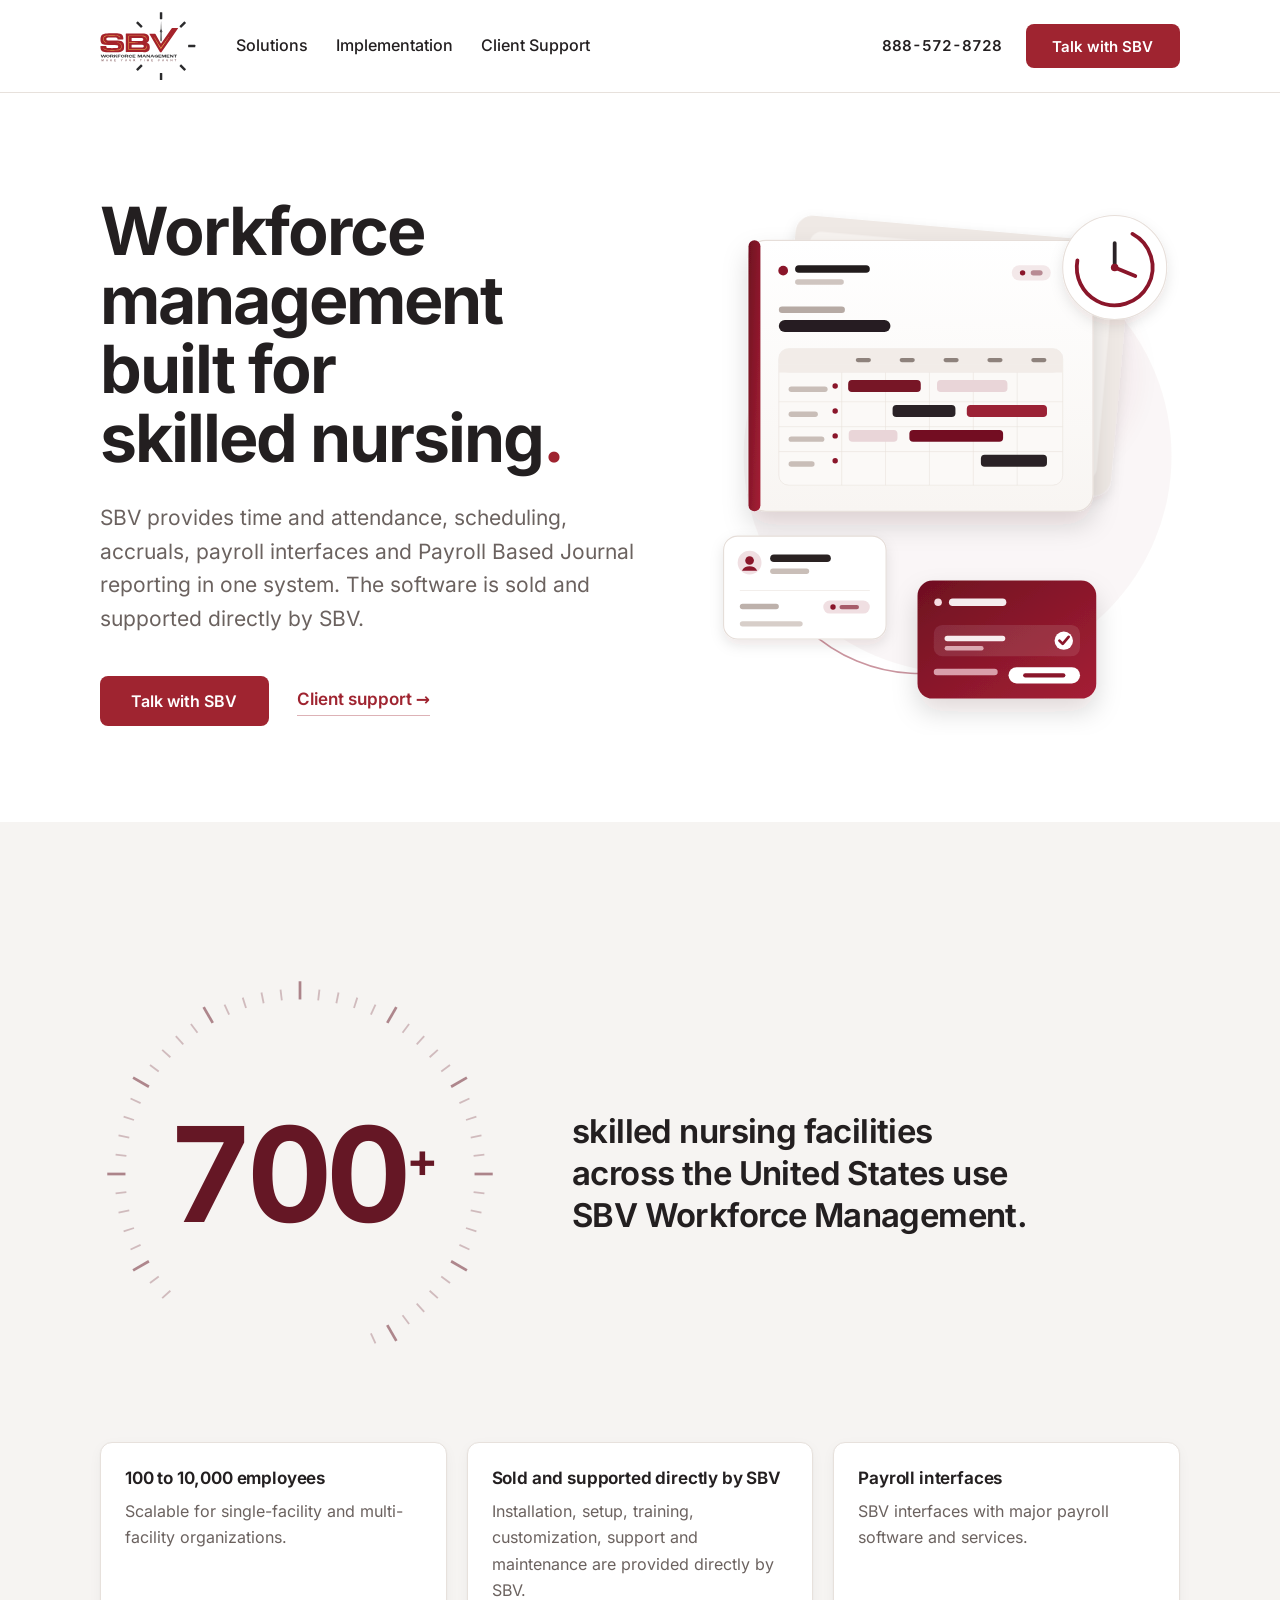
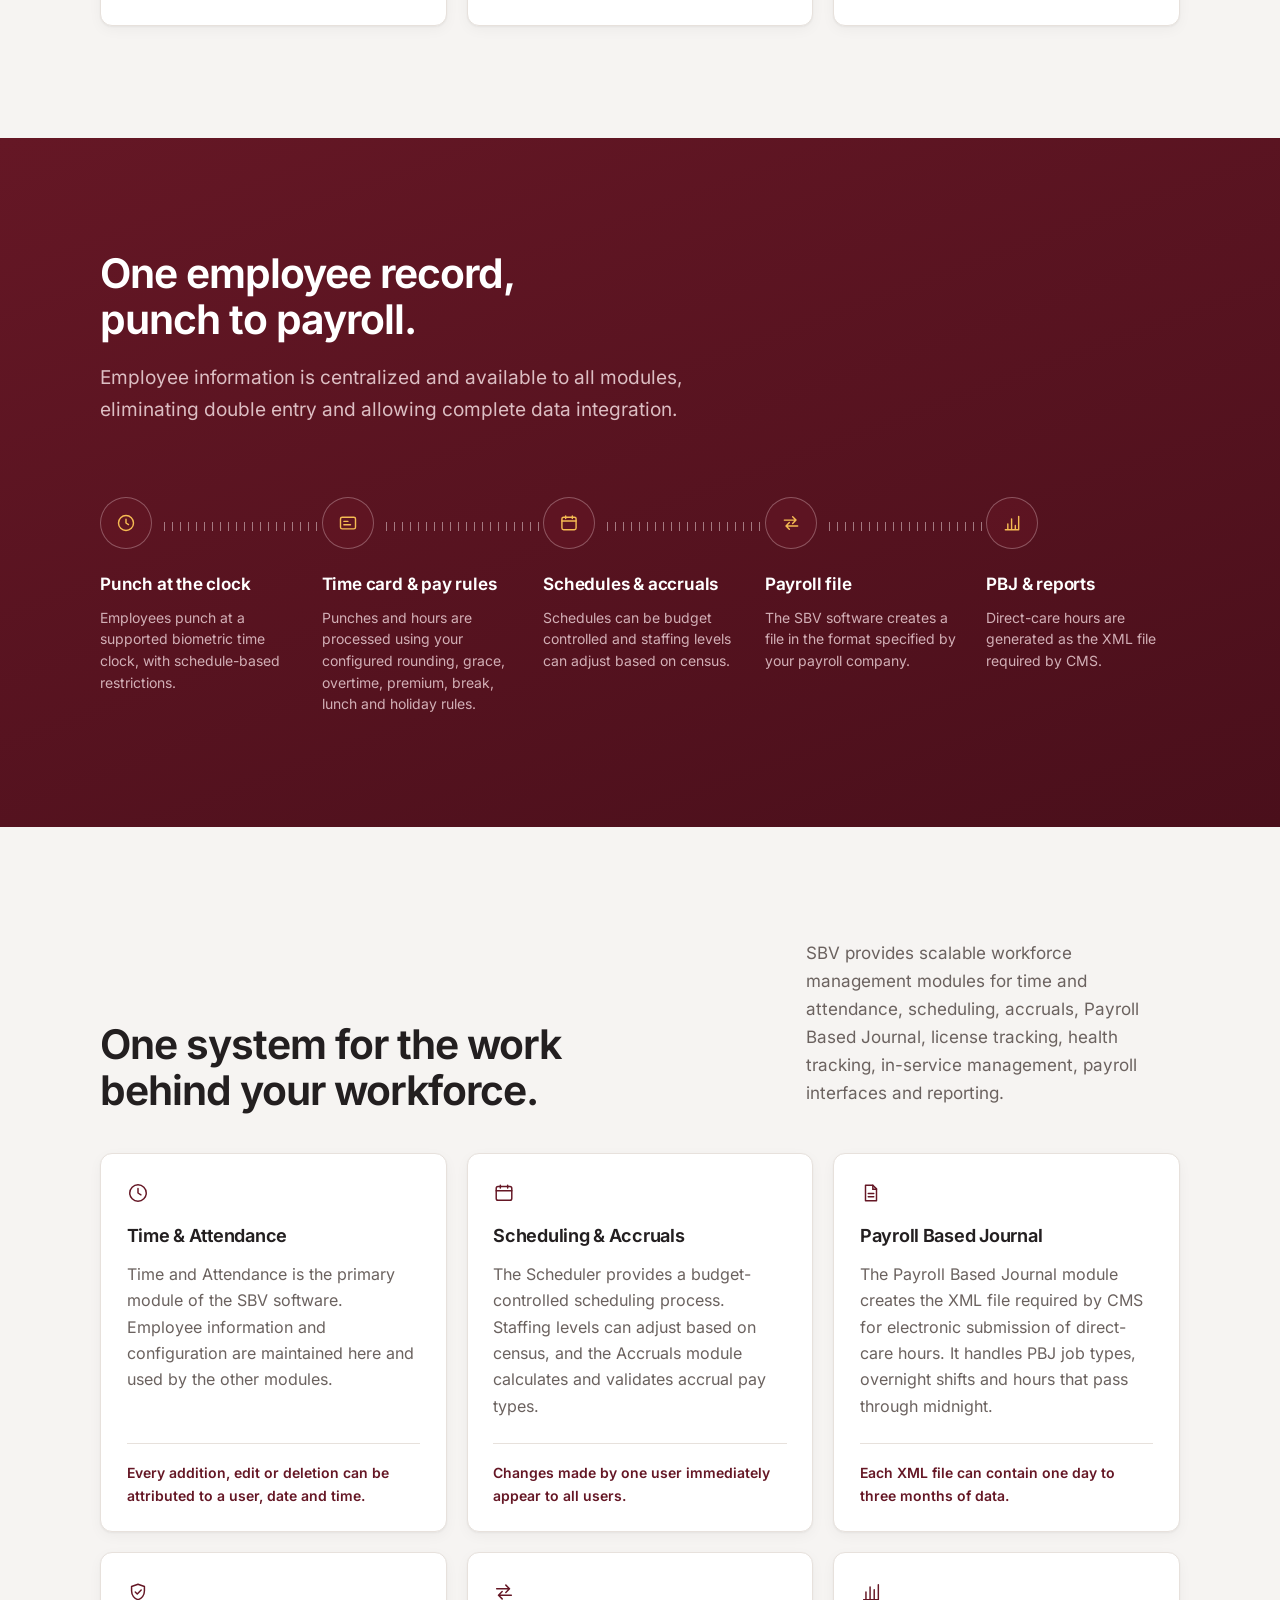
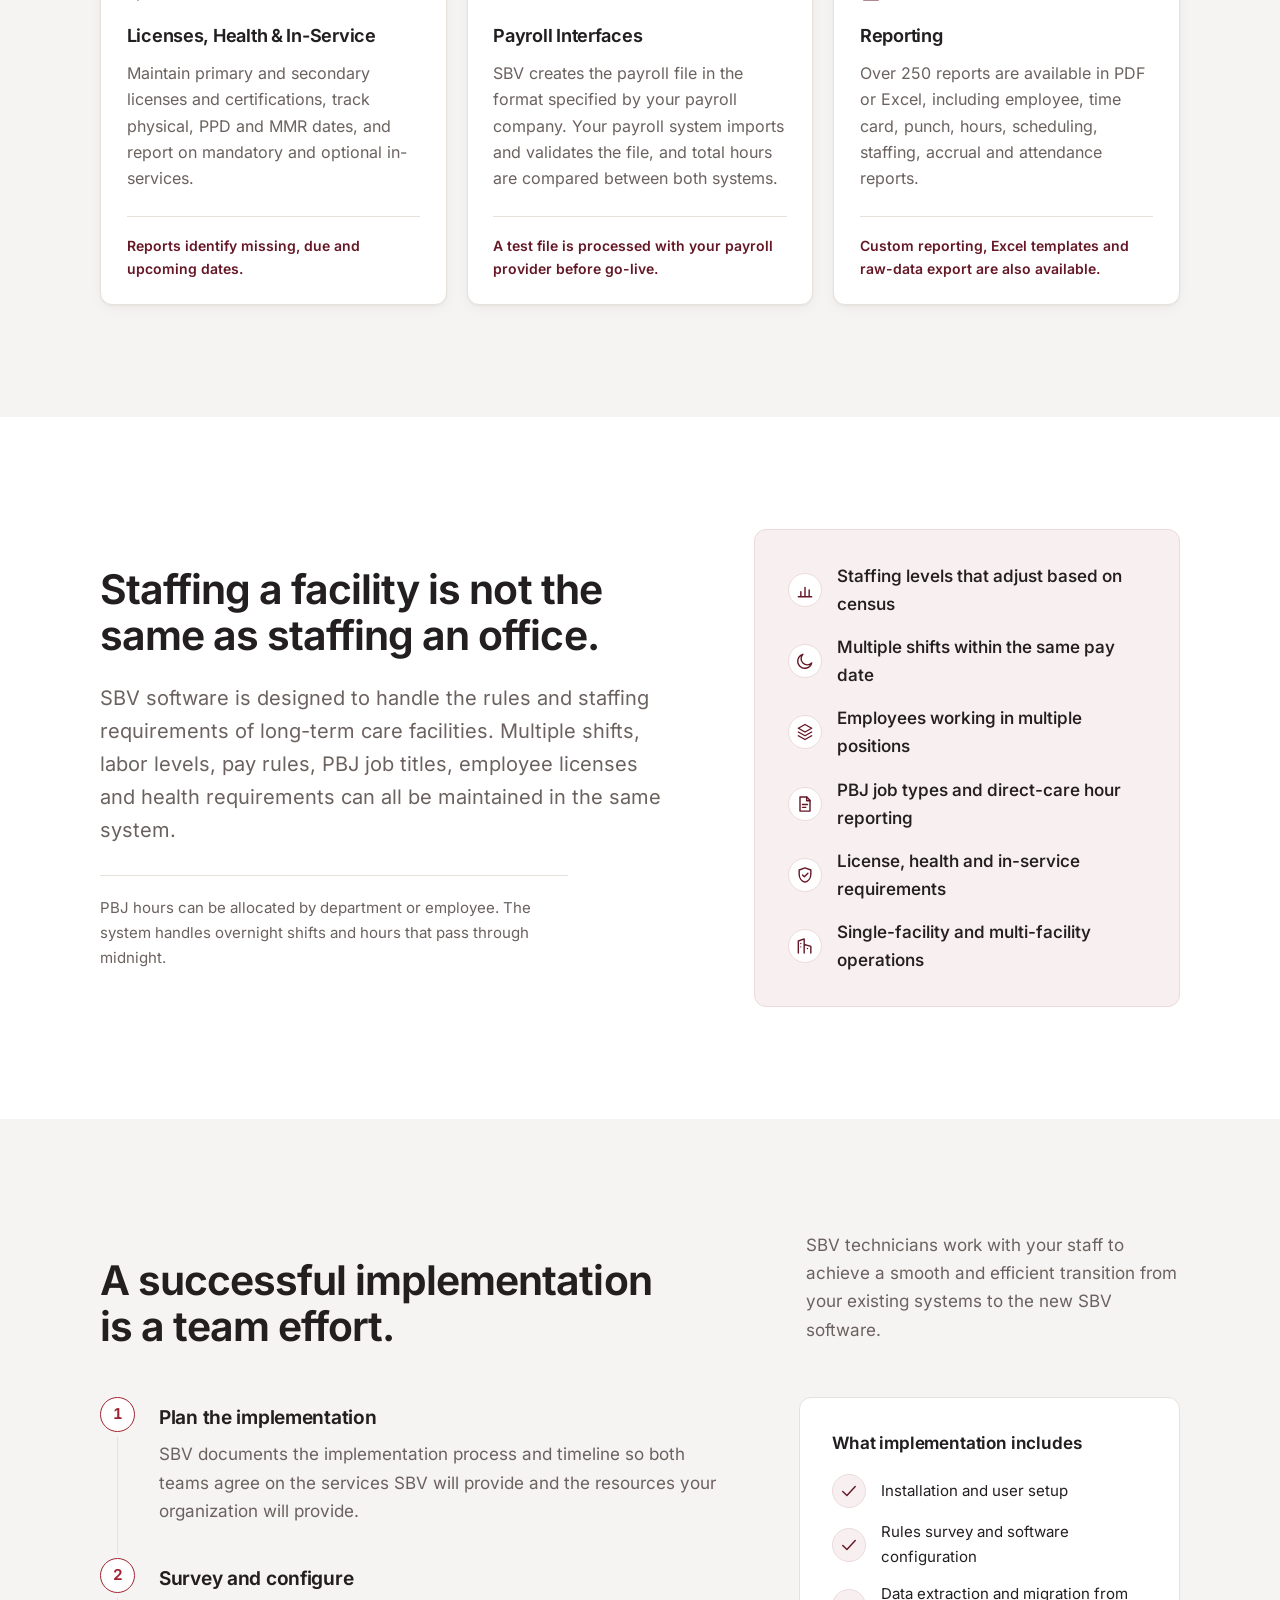
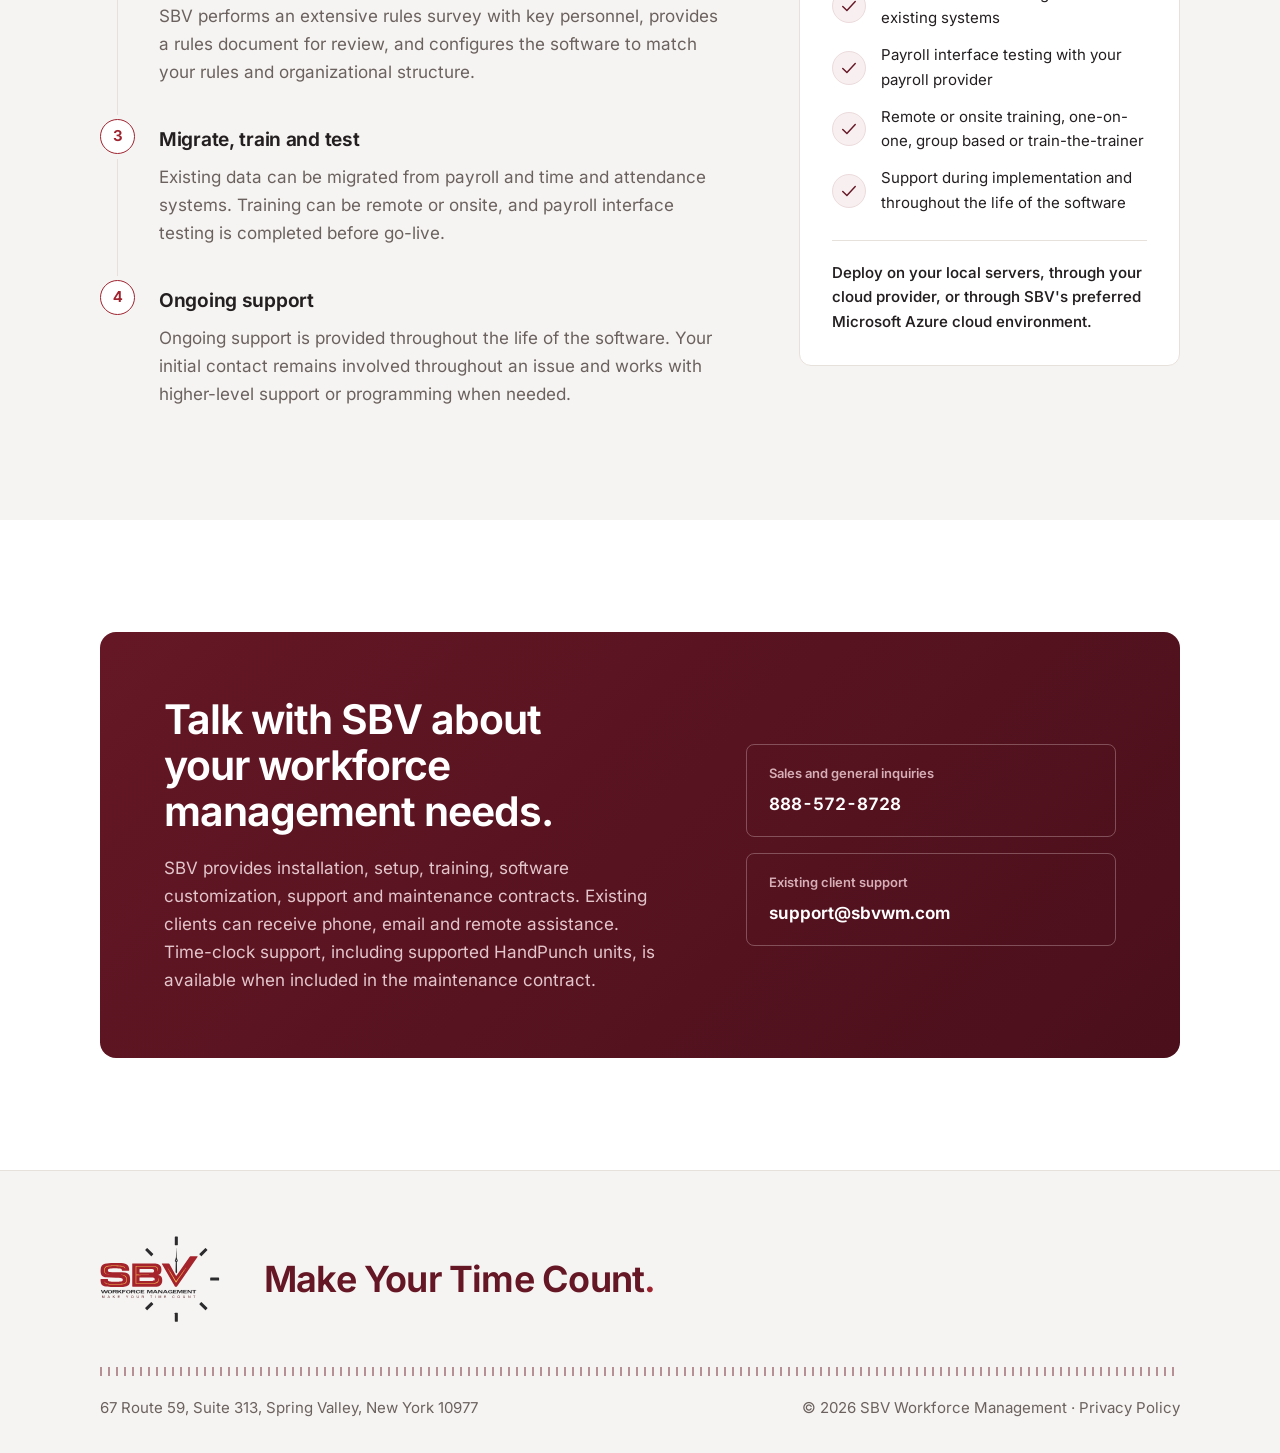
==== commit 9a898513: "Apply the homepage copy review: restore sourced legacy language Replaces polished SaaS phrasing with" ====
--- a/site/index.html
+++ b/site/index.html
@@ -4,9 +4,9 @@
   <meta charset="UTF-8" />
   <meta name="viewport" content="width=device-width, initial-scale=1.0" />
   <title>SBV Workforce Management — Workforce software for skilled nursing</title>
-  <meta name="description" content="Time and attendance, scheduling, payroll-ready exports, and CMS Payroll-Based Journal submission in one system — used in over 700 skilled nursing facilities across the US, sold and supported directly by SBV." />
+  <meta name="description" content="Time and attendance, scheduling, accruals, payroll interfaces and Payroll Based Journal reporting in one system. Used by more than 700 skilled nursing facilities across the United States, and sold and supported directly by SBV." />
   <meta property="og:title" content="SBV Workforce Management" />
-  <meta property="og:description" content="Workforce management built for skilled nursing. Used in 700+ facilities across the United States." />
+  <meta property="og:description" content="Workforce management built for skilled nursing. Used by more than 700 facilities across the United States." />
   <meta property="og:type" content="website" />
   <link rel="icon" href="data:image/svg+xml,%3Csvg%20xmlns%3D%22http%3A%2F%2Fwww.w3.org%2F2000%2Fsvg%22%20viewBox%3D%220%200%2032%2032%22%3E%3Crect%20width%3D%2232%22%20height%3D%2232%22%20rx%3D%226%22%20fill%3D%22%23651725%22%2F%3E%3Ctext%20x%3D%2216%22%20y%3D%2221.5%22%20font-family%3D%22Arial%2Csans-serif%22%20font-size%3D%2211%22%20font-weight%3D%22bold%22%20fill%3D%22%23FAF8F6%22%20text-anchor%3D%22middle%22%3ESBV%3C%2Ftext%3E%3C%2Fsvg%3E" />
   <link rel="canonical" href="https://www.sbvwm.com/" />
@@ -20,7 +20,7 @@
   <header class="hd">
     <div class="shell hd__row">
       <a class="hd__brand" href="#top">
-        <img src="assets/logo-flat.svg" alt="SBV Workforce Management — home" width="96" height="70" />
+        <img src="assets/logo-flat.svg" alt="SBV Workforce Management home" width="96" height="70" />
       </a>
       <nav class="hd__nav" aria-label="Primary">
         <a href="#solutions">Solutions</a>
@@ -44,7 +44,7 @@
         <div class="hero__grid">
           <div class="hero__block">
             <h1 class="hero__title">Workforce management built for skilled&nbsp;nursing<span class="dot">.</span></h1>
-            <p class="hero__sub">Time and attendance, scheduling, payroll-ready exports, and CMS Payroll-Based Journal submission — in one system, for the way facilities actually run.</p>
+            <p class="hero__sub">SBV provides time and attendance, scheduling, accruals, payroll interfaces and Payroll Based Journal reporting in one system. The software is sold and supported directly by SBV.</p>
             <div class="hero__cta">
               <a class="btn btn--solid btn--lg" href="#contact">Talk with SBV</a>
               <a class="textlink" href="#support">Client support<span aria-hidden="true"> →</span></a>
@@ -242,16 +242,20 @@
             </svg>
             <span class="proof__num">700<sup>+</sup></span>
           </div>
-          <h2 class="proof__cap" data-reveal>skilled nursing facilities across the United&nbsp;States run on SBV Workforce&nbsp;Management.</h2>
+          <h2 class="proof__cap" data-reveal>skilled nursing facilities across the United&nbsp;States use SBV Workforce&nbsp;Management.</h2>
         </div>
         <dl class="proof__facts">
           <div data-reveal>
             <dt>100 to 10,000 employees</dt>
-            <dd>Single facilities to multi-facility groups, on one platform.</dd>
+            <dd>Scalable for single-facility and multi-facility organizations.</dd>
           </div>
           <div data-reveal>
-            <dt>Sold and supported directly</dt>
-            <dd>Implementation, training, and support come from SBV — not resellers.</dd>
+            <dt>Sold and supported directly by SBV</dt>
+            <dd>Installation, setup, training, customization, support and maintenance are provided directly by SBV.</dd>
+          </div>
+          <div data-reveal>
+            <dt>Payroll interfaces</dt>
+            <dd>SBV interfaces with major payroll software and services.</dd>
           </div>
         </dl>
       </div>
@@ -261,13 +265,13 @@
     <section class="flowsec">
       <div class="shell">
         <h2 class="flow__title" data-reveal>One employee record, punch to&nbsp;payroll.</h2>
-        <p class="flow__intro" data-reveal>Every step reads from the same record, so nothing is re-keyed between the clock on the wall and the file your payroll provider imports.</p>
+        <p class="flow__intro" data-reveal>Employee information is centralized and available to all modules, eliminating double entry and allowing complete data integration.</p>
         <ol class="flow__rail">
-          <li data-reveal><span class="flow__node"><svg viewBox="0 0 24 24" width="20" height="20" aria-hidden="true" focusable="false" fill="none" stroke="currentColor" stroke-width="1.7" stroke-linecap="round" stroke-linejoin="round"><circle cx="12" cy="12" r="9"/><path d="M12 7.5V12l3 1.9"/></svg></span><h3>Punch at the clock</h3><p>Biometric or terminal punch, restricted by the employee's schedule.</p></li>
-          <li data-reveal><span class="flow__node"><svg viewBox="0 0 24 24" width="20" height="20" aria-hidden="true" focusable="false" fill="none" stroke="currentColor" stroke-width="1.7" stroke-linecap="round" stroke-linejoin="round"><rect x="3" y="5" width="18" height="14" rx="2"/><path d="M7 10h5M7 14h8"/></svg></span><h3>Time card &amp; pay rules</h3><p>Premiums, differentials and labor allocation applied as the hours land.</p></li>
-          <li data-reveal><span class="flow__node"><svg viewBox="0 0 24 24" width="20" height="20" aria-hidden="true" focusable="false" fill="none" stroke="currentColor" stroke-width="1.7" stroke-linecap="round" stroke-linejoin="round"><rect x="3.5" y="5" width="17" height="15" rx="2"/><path d="M3.5 9.5h17M8 3.5v3M16 3.5v3"/></svg></span><h3>Schedule &amp; accruals</h3><p>Budget-controlled schedules; accrual types validated before payroll.</p></li>
-          <li data-reveal><span class="flow__node"><svg viewBox="0 0 24 24" width="20" height="20" aria-hidden="true" focusable="false" fill="none" stroke="currentColor" stroke-width="1.7" stroke-linecap="round" stroke-linejoin="round"><path d="M4 8.5h13M14 4.5l4 4-4 4M20 15.5H7M10 11.5l-4 4 4 4"/></svg></span><h3>Payroll file</h3><p>Exported in your provider's format, with hours reconciled on both sides.</p></li>
-          <li data-reveal><span class="flow__node"><svg viewBox="0 0 24 24" width="20" height="20" aria-hidden="true" focusable="false" fill="none" stroke="currentColor" stroke-width="1.7" stroke-linecap="round" stroke-linejoin="round"><path d="M4 20h16M7 20v-7M11.5 20V7M16 20v-5M20 20V4"/></svg></span><h3>PBJ &amp; reports</h3><p>Direct-care hours generated as CMS-ready XML for submission.</p></li>
+          <li data-reveal><span class="flow__node"><svg viewBox="0 0 24 24" width="20" height="20" aria-hidden="true" focusable="false" fill="none" stroke="currentColor" stroke-width="1.7" stroke-linecap="round" stroke-linejoin="round"><circle cx="12" cy="12" r="9"/><path d="M12 7.5V12l3 1.9"/></svg></span><h3>Punch at the clock</h3><p>Employees punch at a supported biometric time clock, with schedule-based restrictions.</p></li>
+          <li data-reveal><span class="flow__node"><svg viewBox="0 0 24 24" width="20" height="20" aria-hidden="true" focusable="false" fill="none" stroke="currentColor" stroke-width="1.7" stroke-linecap="round" stroke-linejoin="round"><rect x="3" y="5" width="18" height="14" rx="2"/><path d="M7 10h5M7 14h8"/></svg></span><h3>Time card &amp; pay rules</h3><p>Punches and hours are processed using your configured rounding, grace, overtime, premium, break, lunch and holiday rules.</p></li>
+          <li data-reveal><span class="flow__node"><svg viewBox="0 0 24 24" width="20" height="20" aria-hidden="true" focusable="false" fill="none" stroke="currentColor" stroke-width="1.7" stroke-linecap="round" stroke-linejoin="round"><rect x="3.5" y="5" width="17" height="15" rx="2"/><path d="M3.5 9.5h17M8 3.5v3M16 3.5v3"/></svg></span><h3>Schedules &amp; accruals</h3><p>Schedules can be budget controlled and staffing levels can adjust based on census.</p></li>
+          <li data-reveal><span class="flow__node"><svg viewBox="0 0 24 24" width="20" height="20" aria-hidden="true" focusable="false" fill="none" stroke="currentColor" stroke-width="1.7" stroke-linecap="round" stroke-linejoin="round"><path d="M4 8.5h13M14 4.5l4 4-4 4M20 15.5H7M10 11.5l-4 4 4 4"/></svg></span><h3>Payroll file</h3><p>The SBV software creates a file in the format specified by your payroll company.</p></li>
+          <li data-reveal><span class="flow__node"><svg viewBox="0 0 24 24" width="20" height="20" aria-hidden="true" focusable="false" fill="none" stroke="currentColor" stroke-width="1.7" stroke-linecap="round" stroke-linejoin="round"><path d="M4 20h16M7 20v-7M11.5 20V7M16 20v-5M20 20V4"/></svg></span><h3>PBJ &amp; reports</h3><p>Direct-care hours are generated as the XML file required by CMS.</p></li>
         </ol>
       </div>
     </section>
@@ -279,44 +283,44 @@
           <div>
             <h2 data-reveal>One system for the work behind your&nbsp;workforce.</h2>
           </div>
-          <p class="sec-head__intro" data-reveal>From punches to payroll file, from schedules to CMS submission — without re-keying employee data across disconnected systems.</p>
+          <p class="sec-head__intro" data-reveal>SBV provides scalable workforce management modules for time and attendance, scheduling, accruals, Payroll Based Journal, license tracking, health tracking, in-service management, payroll interfaces and reporting.</p>
         </div>
         <div class="sol__cards">
           <article class="card card--tint" data-reveal>
             <span class="card__icon" aria-hidden="true"><svg viewBox="0 0 24 24" width="22" height="22"><circle cx="12" cy="12" r="9" fill="none" stroke="currentColor" stroke-width="1.6"/><path d="M12 7v5l3.2 2" fill="none" stroke="currentColor" stroke-width="1.6" stroke-linecap="round" stroke-linejoin="round"/></svg></span>
             <h3>Time &amp; Attendance</h3>
-            <p>The operational core every other module draws from — employee records, time cards, punches, pay rules, premiums, and labor allocation.</p>
-            <p class="card__foot">Full audit history behind every change</p>
+            <p>Time and Attendance is the primary module of the SBV software. Employee information and configuration are maintained here and used by the other modules.</p>
+            <p class="card__foot">Every addition, edit or deletion can be attributed to a user, date and time.</p>
           </article>
           <article class="card" data-reveal>
             <span class="card__icon" aria-hidden="true"><svg viewBox="0 0 24 24" width="22" height="22"><rect x="3.5" y="5" width="17" height="15" rx="2" fill="none" stroke="currentColor" stroke-width="1.6"/><path d="M3.5 9.5h17M8 3.5v3M16 3.5v3" fill="none" stroke="currentColor" stroke-width="1.6" stroke-linecap="round"/></svg></span>
             <h3>Scheduling &amp; Accruals</h3>
-            <p>Budget-controlled schedules that adjust staffing to census, and accrual pay types validated before they reach payroll.</p>
-            <p class="card__foot">Changes appear to all users instantly</p>
+            <p>The Scheduler provides a budget-controlled scheduling process. Staffing levels can adjust based on census, and the Accruals module calculates and validates accrual pay types.</p>
+            <p class="card__foot">Changes made by one user immediately appear to all users.</p>
           </article>
           <article class="card" data-reveal>
             <span class="card__icon" aria-hidden="true"><svg viewBox="0 0 24 24" width="22" height="22"><path d="M6 3.5h8l4 4V20.5H6z" fill="none" stroke="currentColor" stroke-width="1.6" stroke-linejoin="round"/><path d="M14 3.5V8h4M9 12.5h6M9 16h6" fill="none" stroke="currentColor" stroke-width="1.6" stroke-linecap="round"/></svg></span>
             <h3>Payroll Based Journal</h3>
-            <p>Direct-care hours organized and generated as CMS-ready XML for electronic submission.</p>
-            <p class="card__foot">Built to the CMS submission format</p>
+            <p>The Payroll Based Journal module creates the XML file required by CMS for electronic submission of direct-care hours. It handles PBJ job types, overnight shifts and hours that pass through midnight.</p>
+            <p class="card__foot">Each XML file can contain one day to three months of data.</p>
           </article>
           <article class="card" data-reveal>
             <span class="card__icon" aria-hidden="true"><svg viewBox="0 0 24 24" width="22" height="22"><path d="M12 3.5l7 2.5v5c0 4.5-3 8.5-7 9.5-4-1-7-5-7-9.5v-5z" fill="none" stroke="currentColor" stroke-width="1.6" stroke-linejoin="round"/><path d="M9 12l2.2 2.2L15.5 9.8" fill="none" stroke="currentColor" stroke-width="1.6" stroke-linecap="round" stroke-linejoin="round"/></svg></span>
             <h3>Licenses, Health &amp; In-Service</h3>
-            <p>Certifications, licenses, physicals, PPD and MMR records, and in-service training tracked against every employee.</p>
-            <p class="card__foot">Expirations surfaced before they lapse</p>
+            <p>Maintain primary and secondary licenses and certifications, track physical, PPD and MMR dates, and report on mandatory and optional in-services.</p>
+            <p class="card__foot">Reports identify missing, due and upcoming dates.</p>
           </article>
           <article class="card" data-reveal>
             <span class="card__icon" aria-hidden="true"><svg viewBox="0 0 24 24" width="22" height="22"><path d="M4 8.5h13M14 4.5l4 4-4 4M20 15.5H7M10 11.5l-4 4 4 4" fill="none" stroke="currentColor" stroke-width="1.6" stroke-linecap="round" stroke-linejoin="round"/></svg></span>
             <h3>Payroll Interfaces</h3>
-            <p>A validated export in the format your payroll provider expects — ADP, PayChex, Viventium, and long-term-care payroll systems.</p>
-            <p class="card__foot">Hours reconciled on both sides</p>
+            <p>SBV creates the payroll file in the format specified by your payroll company. Your payroll system imports and validates the file, and total hours are compared between both systems.</p>
+            <p class="card__foot">A test file is processed with your payroll provider before go-live.</p>
           </article>
           <article class="card" data-reveal>
             <span class="card__icon" aria-hidden="true"><svg viewBox="0 0 24 24" width="22" height="22"><path d="M4 20.5h16M6.5 20.5V12M11 20.5V6.5M15.5 20.5V9.5M20 20.5V4" fill="none" stroke="currentColor" stroke-width="1.6" stroke-linecap="round"/></svg></span>
             <h3>Reporting</h3>
-            <p>Employee, hours, staffing, attendance, and accrual reporting — plus pivot-grid custom reports and raw export for your own analysis.</p>
-            <p class="card__foot">PDF and Excel output</p>
+            <p>Over 250 reports are available in PDF or Excel, including employee, time card, punch, hours, scheduling, staffing, accrual and attendance reports.</p>
+            <p class="card__foot">Custom reporting, Excel templates and raw-data export are also available.</p>
           </article>
         </div>
       </div>
@@ -327,16 +331,16 @@
       <div class="shell diff__row">
         <div class="diff__text">
           <h2 data-reveal>Staffing a facility is not the same as staffing an&nbsp;office.</h2>
-          <p class="diff__copy" data-reveal>A nursing facility runs on rules an office never sees. SBV connects them in one system — and ends every pay period with payroll-ready data.</p>
-          <p class="diff__note" data-reveal>Built around CMS Payroll-Based Journal requirements and the employee data facilities are accountable for.</p>
+          <p class="diff__copy" data-reveal>SBV software is designed to handle the rules and staffing requirements of long-term care facilities. Multiple shifts, labor levels, pay rules, PBJ job titles, employee licenses and health requirements can all be maintained in the same system.</p>
+          <p class="diff__note" data-reveal>PBJ hours can be allocated by department or employee. The system handles overnight shifts and hours that pass through midnight.</p>
         </div>
         <ul class="diff__list" data-reveal>
-          <li><span class="ico"><svg viewBox="0 0 24 24" width="20" height="20" aria-hidden="true" focusable="false" fill="none" stroke="currentColor" stroke-width="1.7" stroke-linecap="round" stroke-linejoin="round"><path d="M4 20h16M7 20v-6M12 20V9M17 20v-8"/></svg></span>Census-driven staffing levels</li>
-          <li><span class="ico"><svg viewBox="0 0 24 24" width="20" height="20" aria-hidden="true" focusable="false" fill="none" stroke="currentColor" stroke-width="1.7" stroke-linecap="round" stroke-linejoin="round"><path d="M20 14.5A8.5 8.5 0 1 1 9.5 4a7 7 0 0 0 10.5 10.5z"/></svg></span>Overnight and split shifts</li>
-          <li><span class="ico"><svg viewBox="0 0 24 24" width="20" height="20" aria-hidden="true" focusable="false" fill="none" stroke="currentColor" stroke-width="1.7" stroke-linecap="round" stroke-linejoin="round"><path d="M12 3l8 4.5-8 4.5-8-4.5z"/><path d="M4 12l8 4.5 8-4.5M4 16.5L12 21l8-4.5"/></svg></span>Multiple job classifications per employee</li>
-          <li><span class="ico"><svg viewBox="0 0 24 24" width="20" height="20" aria-hidden="true" focusable="false" fill="none" stroke="currentColor" stroke-width="1.7" stroke-linecap="round" stroke-linejoin="round"><path d="M6 3.5h8l4 4V20.5H6z"/><path d="M14 3.5V8h4M9 12.5h6M9 16h4"/></svg></span>PBJ direct-care reporting</li>
-          <li><span class="ico"><svg viewBox="0 0 24 24" width="20" height="20" aria-hidden="true" focusable="false" fill="none" stroke="currentColor" stroke-width="1.7" stroke-linecap="round" stroke-linejoin="round"><path d="M12 3.5l7 2.5v5c0 4.5-3 8.5-7 9.5-4-1-7-5-7-9.5v-5z"/><path d="M9 12l2.2 2.2L15.5 9.8"/></svg></span>Credential and health requirements</li>
-          <li><span class="ico"><svg viewBox="0 0 24 24" width="20" height="20" aria-hidden="true" focusable="false" fill="none" stroke="currentColor" stroke-width="1.7" stroke-linecap="round" stroke-linejoin="round"><path d="M4 20.5V6l7-2.5V20.5M11 20.5V10l8 2.5v8"/><path d="M7 9v0M7 13v0M15 15v0"/></svg></span>Multi-facility payroll rules</li>
+          <li><span class="ico"><svg viewBox="0 0 24 24" width="20" height="20" aria-hidden="true" focusable="false" fill="none" stroke="currentColor" stroke-width="1.7" stroke-linecap="round" stroke-linejoin="round"><path d="M4 20h16M7 20v-6M12 20V9M17 20v-8"/></svg></span>Staffing levels that adjust based on census</li>
+          <li><span class="ico"><svg viewBox="0 0 24 24" width="20" height="20" aria-hidden="true" focusable="false" fill="none" stroke="currentColor" stroke-width="1.7" stroke-linecap="round" stroke-linejoin="round"><path d="M20 14.5A8.5 8.5 0 1 1 9.5 4a7 7 0 0 0 10.5 10.5z"/></svg></span>Multiple shifts within the same pay date</li>
+          <li><span class="ico"><svg viewBox="0 0 24 24" width="20" height="20" aria-hidden="true" focusable="false" fill="none" stroke="currentColor" stroke-width="1.7" stroke-linecap="round" stroke-linejoin="round"><path d="M12 3l8 4.5-8 4.5-8-4.5z"/><path d="M4 12l8 4.5 8-4.5M4 16.5L12 21l8-4.5"/></svg></span>Employees working in multiple positions</li>
+          <li><span class="ico"><svg viewBox="0 0 24 24" width="20" height="20" aria-hidden="true" focusable="false" fill="none" stroke="currentColor" stroke-width="1.7" stroke-linecap="round" stroke-linejoin="round"><path d="M6 3.5h8l4 4V20.5H6z"/><path d="M14 3.5V8h4M9 12.5h6M9 16h4"/></svg></span>PBJ job types and direct-care hour reporting</li>
+          <li><span class="ico"><svg viewBox="0 0 24 24" width="20" height="20" aria-hidden="true" focusable="false" fill="none" stroke="currentColor" stroke-width="1.7" stroke-linecap="round" stroke-linejoin="round"><path d="M12 3.5l7 2.5v5c0 4.5-3 8.5-7 9.5-4-1-7-5-7-9.5v-5z"/><path d="M9 12l2.2 2.2L15.5 9.8"/></svg></span>License, health and in-service requirements</li>
+          <li><span class="ico"><svg viewBox="0 0 24 24" width="20" height="20" aria-hidden="true" focusable="false" fill="none" stroke="currentColor" stroke-width="1.7" stroke-linecap="round" stroke-linejoin="round"><path d="M4 20.5V6l7-2.5V20.5M11 20.5V10l8 2.5v8"/><path d="M7 9v0M7 13v0M15 15v0"/></svg></span>Single-facility and multi-facility operations</li>
         </ul>
       </div>
     </section>
@@ -346,41 +350,44 @@
       <div class="shell">
         <div class="sec-head">
           <div>
-            <h2 data-reveal>Implementation shaped around the way your organization&nbsp;works.</h2>
-          </div>
+            <h2 data-reveal>A successful implementation is a team&nbsp;effort.</h2>
+          </div>
+          <p class="sec-head__intro" data-reveal>SBV technicians work with your staff to achieve a smooth and efficient transition from your existing systems to the new SBV software.</p>
         </div>
         <div class="impl__row">
           <ol class="impl__steps">
             <li data-reveal>
               <span class="impl__num" aria-hidden="true">1</span>
-              <div><h3>Discover</h3>
-              <p>Document your payroll, scheduling, staffing, and operational rules with the people who own them today.</p></div>
+              <div><h3>Plan the implementation</h3>
+              <p>SBV documents the implementation process and timeline so both teams agree on the services SBV will provide and the resources your organization will provide.</p></div>
             </li>
             <li data-reveal>
               <span class="impl__num" aria-hidden="true">2</span>
-              <div><h3>Configure</h3>
-              <p>Set the platform up around your organizational structure, pay rules, and facilities — and migrate usable data from the systems you're leaving.</p></div>
+              <div><h3>Survey and configure</h3>
+              <p>SBV performs an extensive rules survey with key personnel, provides a rules document for review, and configures the software to match your rules and organizational structure.</p></div>
             </li>
             <li data-reveal>
               <span class="impl__num" aria-hidden="true">3</span>
-              <div><h3>Train &amp; launch</h3>
-              <p>Test payroll workflows against your provider, train users remotely or on-site, and go live.</p></div>
+              <div><h3>Migrate, train and test</h3>
+              <p>Existing data can be migrated from payroll and time and attendance systems. Training can be remote or onsite, and payroll interface testing is completed before go-live.</p></div>
             </li>
             <li data-reveal>
               <span class="impl__num" aria-hidden="true">4</span>
-              <div><h3>Support</h3>
-              <p>Ongoing support direct from technicians who know both the platform and your configuration.</p></div>
+              <div><h3>Ongoing support</h3>
+              <p>Ongoing support is provided throughout the life of the software. Your initial contact remains involved throughout an issue and works with higher-level support or programming when needed.</p></div>
             </li>
           </ol>
           <aside class="impl__aside" data-reveal>
             <h3>What implementation includes</h3>
             <ul>
-              <li><span class="ico"><svg viewBox="0 0 24 24" width="20" height="20" aria-hidden="true" focusable="false" fill="none" stroke="currentColor" stroke-width="1.7" stroke-linecap="round" stroke-linejoin="round"><path d="M4.5 12.5l5 5 10-11"/></svg></span>Data extraction from the systems you're replacing</li>
-              <li><span class="ico"><svg viewBox="0 0 24 24" width="20" height="20" aria-hidden="true" focusable="false" fill="none" stroke="currentColor" stroke-width="1.7" stroke-linecap="round" stroke-linejoin="round"><path d="M4.5 12.5l5 5 10-11"/></svg></span>Payroll-file testing with your payroll provider</li>
-              <li><span class="ico"><svg viewBox="0 0 24 24" width="20" height="20" aria-hidden="true" focusable="false" fill="none" stroke="currentColor" stroke-width="1.7" stroke-linecap="round" stroke-linejoin="round"><path d="M4.5 12.5l5 5 10-11"/></svg></span>Remote or on-site training, group or one-on-one</li>
-              <li><span class="ico"><svg viewBox="0 0 24 24" width="20" height="20" aria-hidden="true" focusable="false" fill="none" stroke="currentColor" stroke-width="1.7" stroke-linecap="round" stroke-linejoin="round"><path d="M4.5 12.5l5 5 10-11"/></svg></span>Go-live and post-launch support</li>
+              <li><span class="ico"><svg viewBox="0 0 24 24" width="20" height="20" aria-hidden="true" focusable="false" fill="none" stroke="currentColor" stroke-width="1.7" stroke-linecap="round" stroke-linejoin="round"><path d="M4.5 12.5l5 5 10-11"/></svg></span>Installation and user setup</li>
+              <li><span class="ico"><svg viewBox="0 0 24 24" width="20" height="20" aria-hidden="true" focusable="false" fill="none" stroke="currentColor" stroke-width="1.7" stroke-linecap="round" stroke-linejoin="round"><path d="M4.5 12.5l5 5 10-11"/></svg></span>Rules survey and software configuration</li>
+              <li><span class="ico"><svg viewBox="0 0 24 24" width="20" height="20" aria-hidden="true" focusable="false" fill="none" stroke="currentColor" stroke-width="1.7" stroke-linecap="round" stroke-linejoin="round"><path d="M4.5 12.5l5 5 10-11"/></svg></span>Data extraction and migration from existing systems</li>
+              <li><span class="ico"><svg viewBox="0 0 24 24" width="20" height="20" aria-hidden="true" focusable="false" fill="none" stroke="currentColor" stroke-width="1.7" stroke-linecap="round" stroke-linejoin="round"><path d="M4.5 12.5l5 5 10-11"/></svg></span>Payroll interface testing with your payroll provider</li>
+              <li><span class="ico"><svg viewBox="0 0 24 24" width="20" height="20" aria-hidden="true" focusable="false" fill="none" stroke="currentColor" stroke-width="1.7" stroke-linecap="round" stroke-linejoin="round"><path d="M4.5 12.5l5 5 10-11"/></svg></span>Remote or onsite training, one-on-one, group based or train-the-trainer</li>
+              <li><span class="ico"><svg viewBox="0 0 24 24" width="20" height="20" aria-hidden="true" focusable="false" fill="none" stroke="currentColor" stroke-width="1.7" stroke-linecap="round" stroke-linejoin="round"><path d="M4.5 12.5l5 5 10-11"/></svg></span>Support during implementation and throughout the life of the software</li>
             </ul>
-            <p class="impl__deploy">Deploy on your own servers, in your cloud environment, or SBV-hosted on Microsoft&nbsp;Azure.</p>
+            <p class="impl__deploy">Deploy on your local servers, through your cloud provider, or through SBV's preferred Microsoft&nbsp;Azure cloud environment.</p>
           </aside>
         </div>
       </div>
@@ -391,12 +398,12 @@
       <div class="shell">
         <div class="close__panel" data-reveal>
           <div class="close__lead">
-            <h2>Let's talk about your workforce&nbsp;operation.</h2>
-            <p>Whether you're evaluating a first system, replacing legacy software, or already running SBV, you reach the people who build and support it. Time-clock support, including existing HandPunch units, is available under a maintenance contract.</p>
+            <h2>Talk with SBV about your workforce management&nbsp;needs.</h2>
+            <p>SBV provides installation, setup, training, software customization, support and maintenance contracts. Existing clients can receive phone, email and remote assistance. Time-clock support, including supported HandPunch units, is available when included in the maintenance contract.</p>
           </div>
           <div class="close__routes" id="support">
             <a class="route" href="tel:+18885728728">
-              <span class="route__label">Sales &amp; general enquiries</span>
+              <span class="route__label">Sales and general inquiries</span>
               <span class="route__value">888-572-8728</span>
             </a>
             <a class="route" href="mailto:support@sbvwm.com">
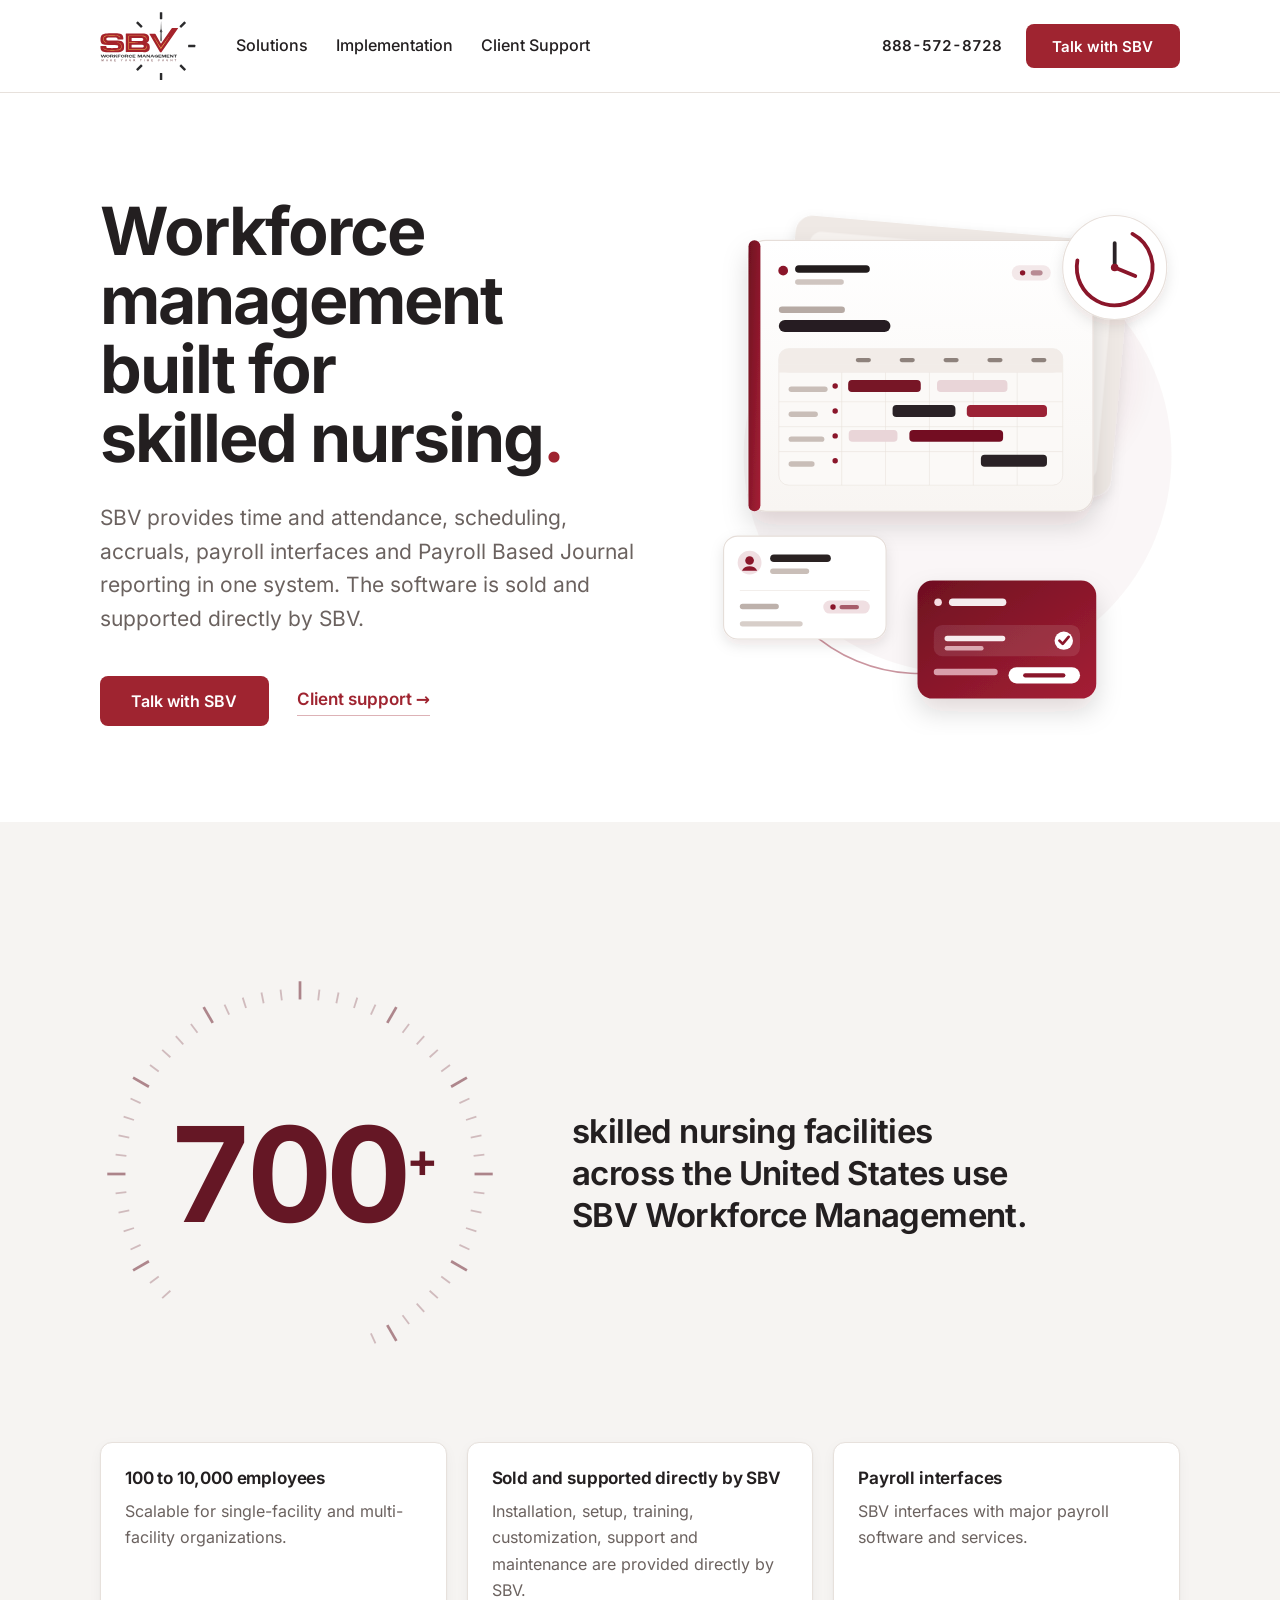
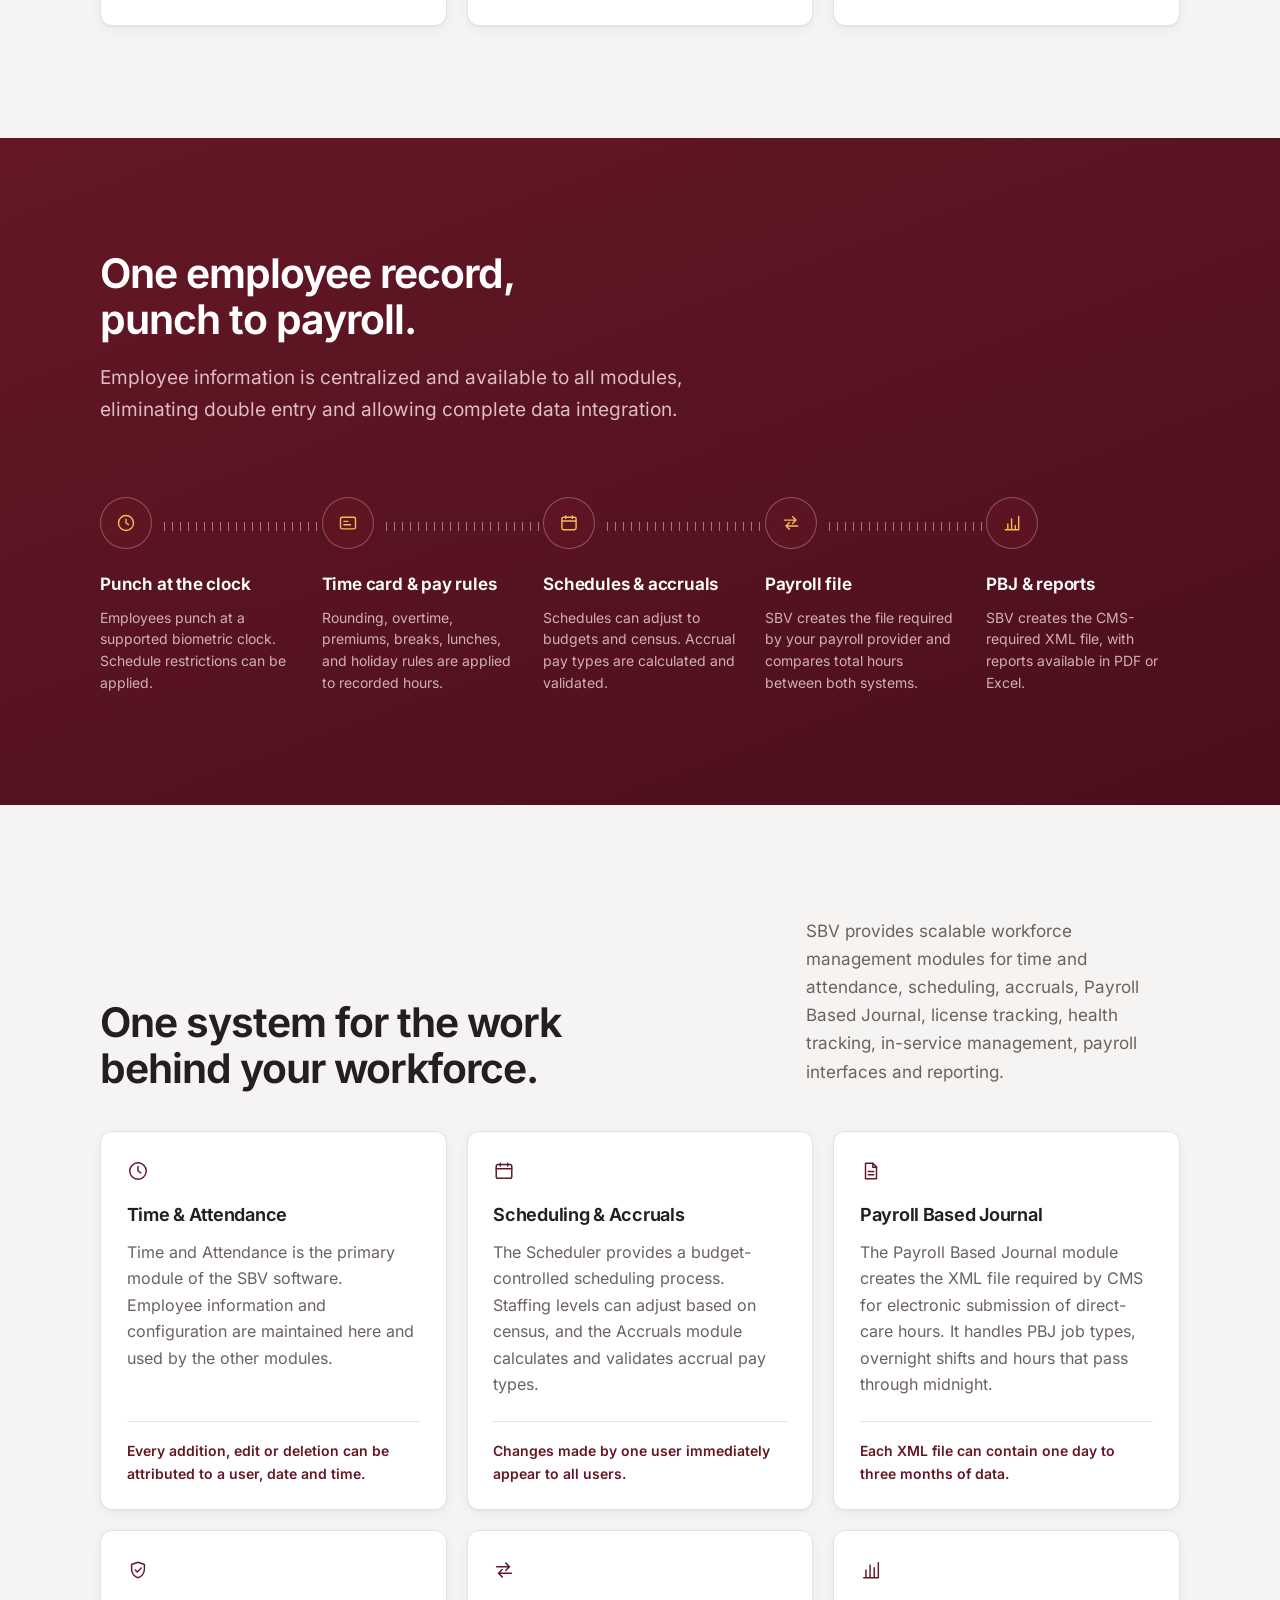
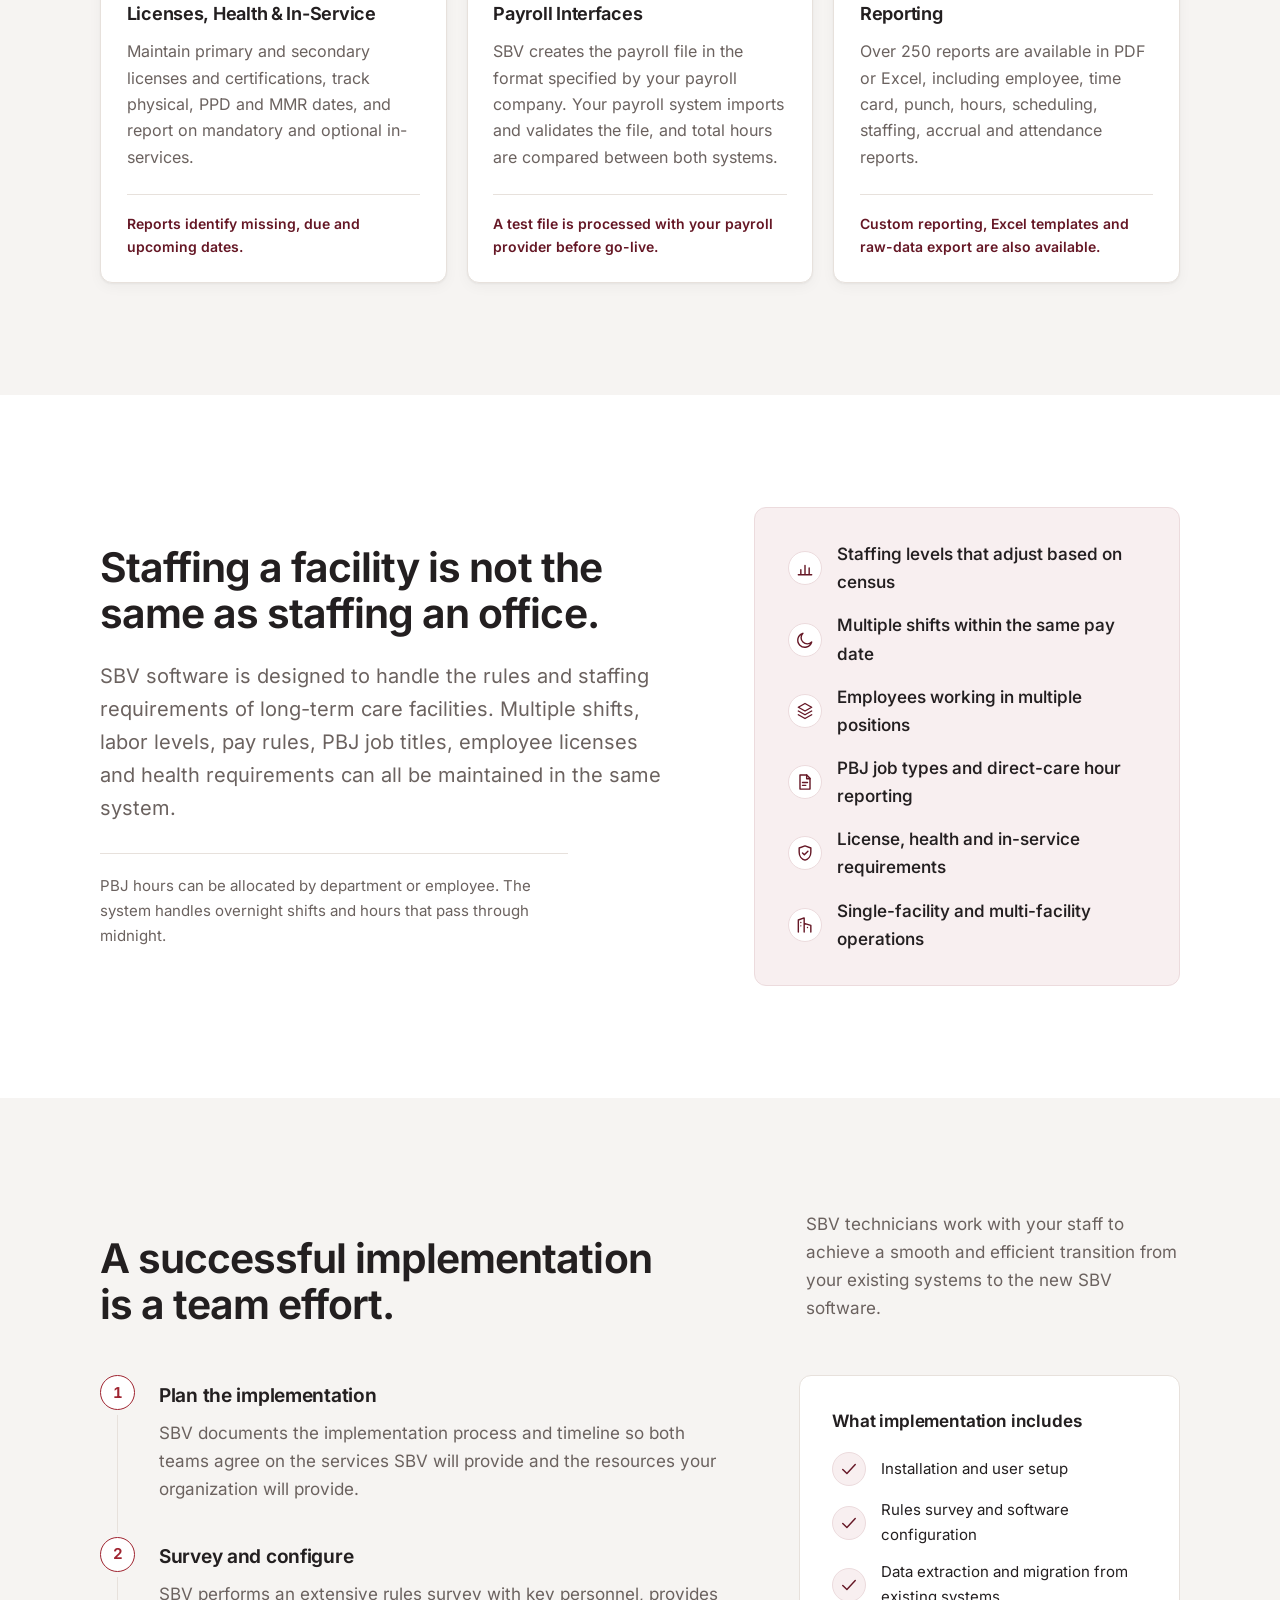
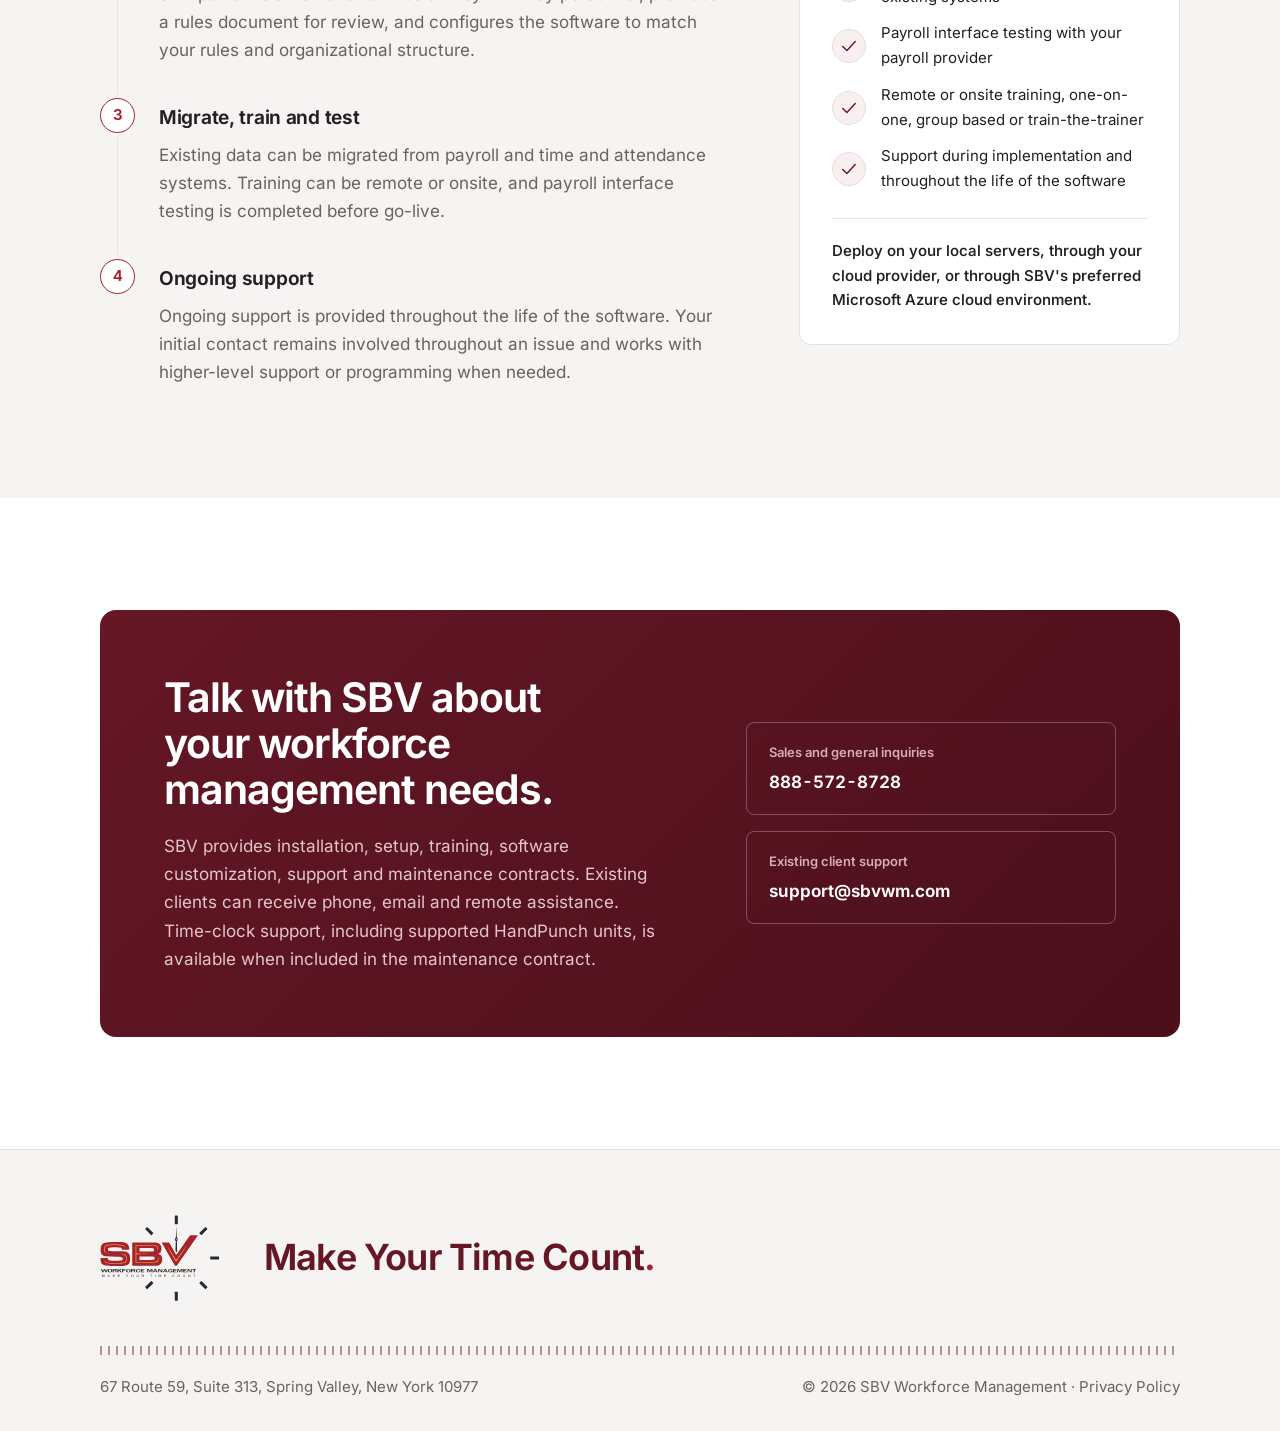
==== commit 7b65fbe1: "Replace flow rail copy with the client-supplied version All five rail entries rewritten. Evens the c" ====
--- a/site/index.html
+++ b/site/index.html
@@ -267,11 +267,11 @@
         <h2 class="flow__title" data-reveal>One employee record, punch to&nbsp;payroll.</h2>
         <p class="flow__intro" data-reveal>Employee information is centralized and available to all modules, eliminating double entry and allowing complete data integration.</p>
         <ol class="flow__rail">
-          <li data-reveal><span class="flow__node"><svg viewBox="0 0 24 24" width="20" height="20" aria-hidden="true" focusable="false" fill="none" stroke="currentColor" stroke-width="1.7" stroke-linecap="round" stroke-linejoin="round"><circle cx="12" cy="12" r="9"/><path d="M12 7.5V12l3 1.9"/></svg></span><h3>Punch at the clock</h3><p>Employees punch at a supported biometric time clock, with schedule-based restrictions.</p></li>
-          <li data-reveal><span class="flow__node"><svg viewBox="0 0 24 24" width="20" height="20" aria-hidden="true" focusable="false" fill="none" stroke="currentColor" stroke-width="1.7" stroke-linecap="round" stroke-linejoin="round"><rect x="3" y="5" width="18" height="14" rx="2"/><path d="M7 10h5M7 14h8"/></svg></span><h3>Time card &amp; pay rules</h3><p>Punches and hours are processed using your configured rounding, grace, overtime, premium, break, lunch and holiday rules.</p></li>
-          <li data-reveal><span class="flow__node"><svg viewBox="0 0 24 24" width="20" height="20" aria-hidden="true" focusable="false" fill="none" stroke="currentColor" stroke-width="1.7" stroke-linecap="round" stroke-linejoin="round"><rect x="3.5" y="5" width="17" height="15" rx="2"/><path d="M3.5 9.5h17M8 3.5v3M16 3.5v3"/></svg></span><h3>Schedules &amp; accruals</h3><p>Schedules can be budget controlled and staffing levels can adjust based on census.</p></li>
-          <li data-reveal><span class="flow__node"><svg viewBox="0 0 24 24" width="20" height="20" aria-hidden="true" focusable="false" fill="none" stroke="currentColor" stroke-width="1.7" stroke-linecap="round" stroke-linejoin="round"><path d="M4 8.5h13M14 4.5l4 4-4 4M20 15.5H7M10 11.5l-4 4 4 4"/></svg></span><h3>Payroll file</h3><p>The SBV software creates a file in the format specified by your payroll company.</p></li>
-          <li data-reveal><span class="flow__node"><svg viewBox="0 0 24 24" width="20" height="20" aria-hidden="true" focusable="false" fill="none" stroke="currentColor" stroke-width="1.7" stroke-linecap="round" stroke-linejoin="round"><path d="M4 20h16M7 20v-7M11.5 20V7M16 20v-5M20 20V4"/></svg></span><h3>PBJ &amp; reports</h3><p>Direct-care hours are generated as the XML file required by CMS.</p></li>
+          <li data-reveal><span class="flow__node"><svg viewBox="0 0 24 24" width="20" height="20" aria-hidden="true" focusable="false" fill="none" stroke="currentColor" stroke-width="1.7" stroke-linecap="round" stroke-linejoin="round"><circle cx="12" cy="12" r="9"/><path d="M12 7.5V12l3 1.9"/></svg></span><h3>Punch at the clock</h3><p>Employees punch at a supported biometric clock. Schedule restrictions can be applied.</p></li>
+          <li data-reveal><span class="flow__node"><svg viewBox="0 0 24 24" width="20" height="20" aria-hidden="true" focusable="false" fill="none" stroke="currentColor" stroke-width="1.7" stroke-linecap="round" stroke-linejoin="round"><rect x="3" y="5" width="18" height="14" rx="2"/><path d="M7 10h5M7 14h8"/></svg></span><h3>Time card &amp; pay rules</h3><p>Rounding, overtime, premiums, breaks, lunches, and holiday rules are applied to recorded hours.</p></li>
+          <li data-reveal><span class="flow__node"><svg viewBox="0 0 24 24" width="20" height="20" aria-hidden="true" focusable="false" fill="none" stroke="currentColor" stroke-width="1.7" stroke-linecap="round" stroke-linejoin="round"><rect x="3.5" y="5" width="17" height="15" rx="2"/><path d="M3.5 9.5h17M8 3.5v3M16 3.5v3"/></svg></span><h3>Schedules &amp; accruals</h3><p>Schedules can adjust to budgets and census. Accrual pay types are calculated and validated.</p></li>
+          <li data-reveal><span class="flow__node"><svg viewBox="0 0 24 24" width="20" height="20" aria-hidden="true" focusable="false" fill="none" stroke="currentColor" stroke-width="1.7" stroke-linecap="round" stroke-linejoin="round"><path d="M4 8.5h13M14 4.5l4 4-4 4M20 15.5H7M10 11.5l-4 4 4 4"/></svg></span><h3>Payroll file</h3><p>SBV creates the file required by your payroll provider and compares total hours between both systems.</p></li>
+          <li data-reveal><span class="flow__node"><svg viewBox="0 0 24 24" width="20" height="20" aria-hidden="true" focusable="false" fill="none" stroke="currentColor" stroke-width="1.7" stroke-linecap="round" stroke-linejoin="round"><path d="M4 20h16M7 20v-7M11.5 20V7M16 20v-5M20 20V4"/></svg></span><h3>PBJ &amp; reports</h3><p>SBV creates the CMS-required XML file, with reports available in PDF or Excel.</p></li>
         </ol>
       </div>
     </section>
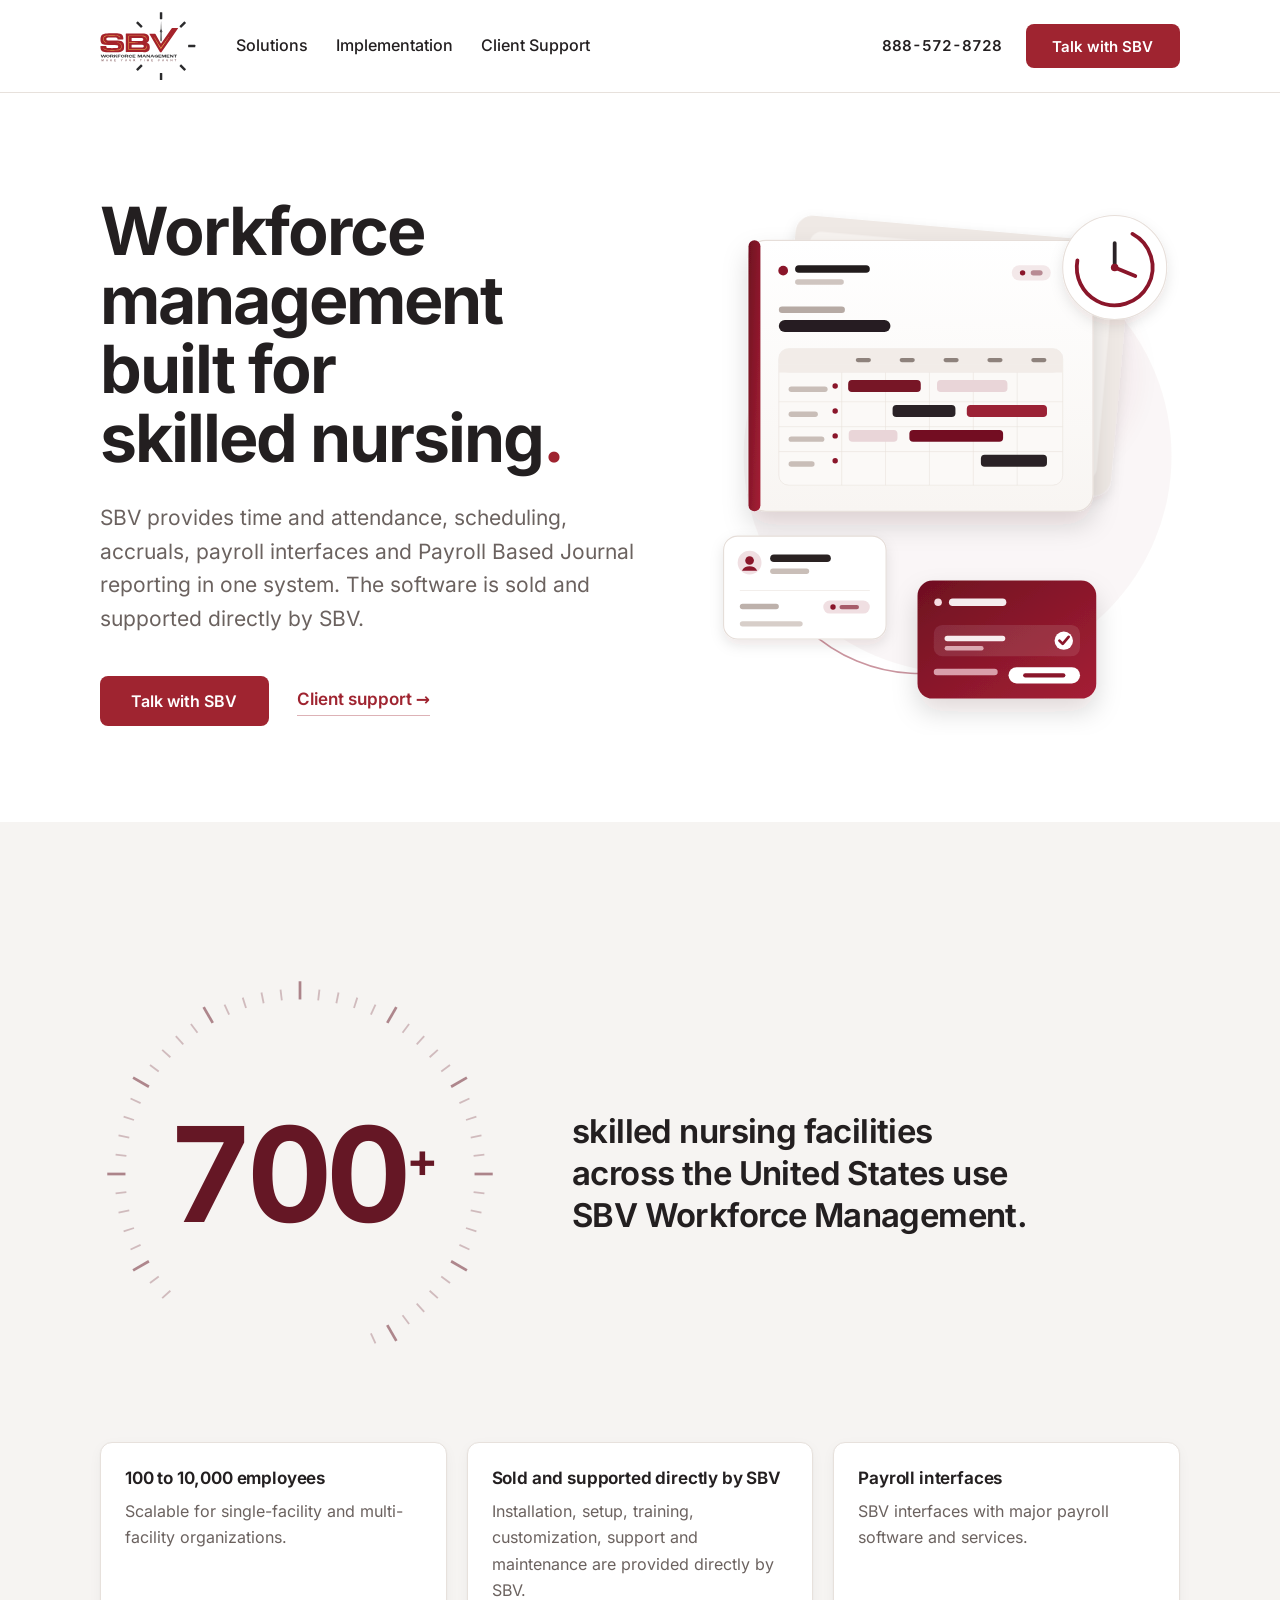
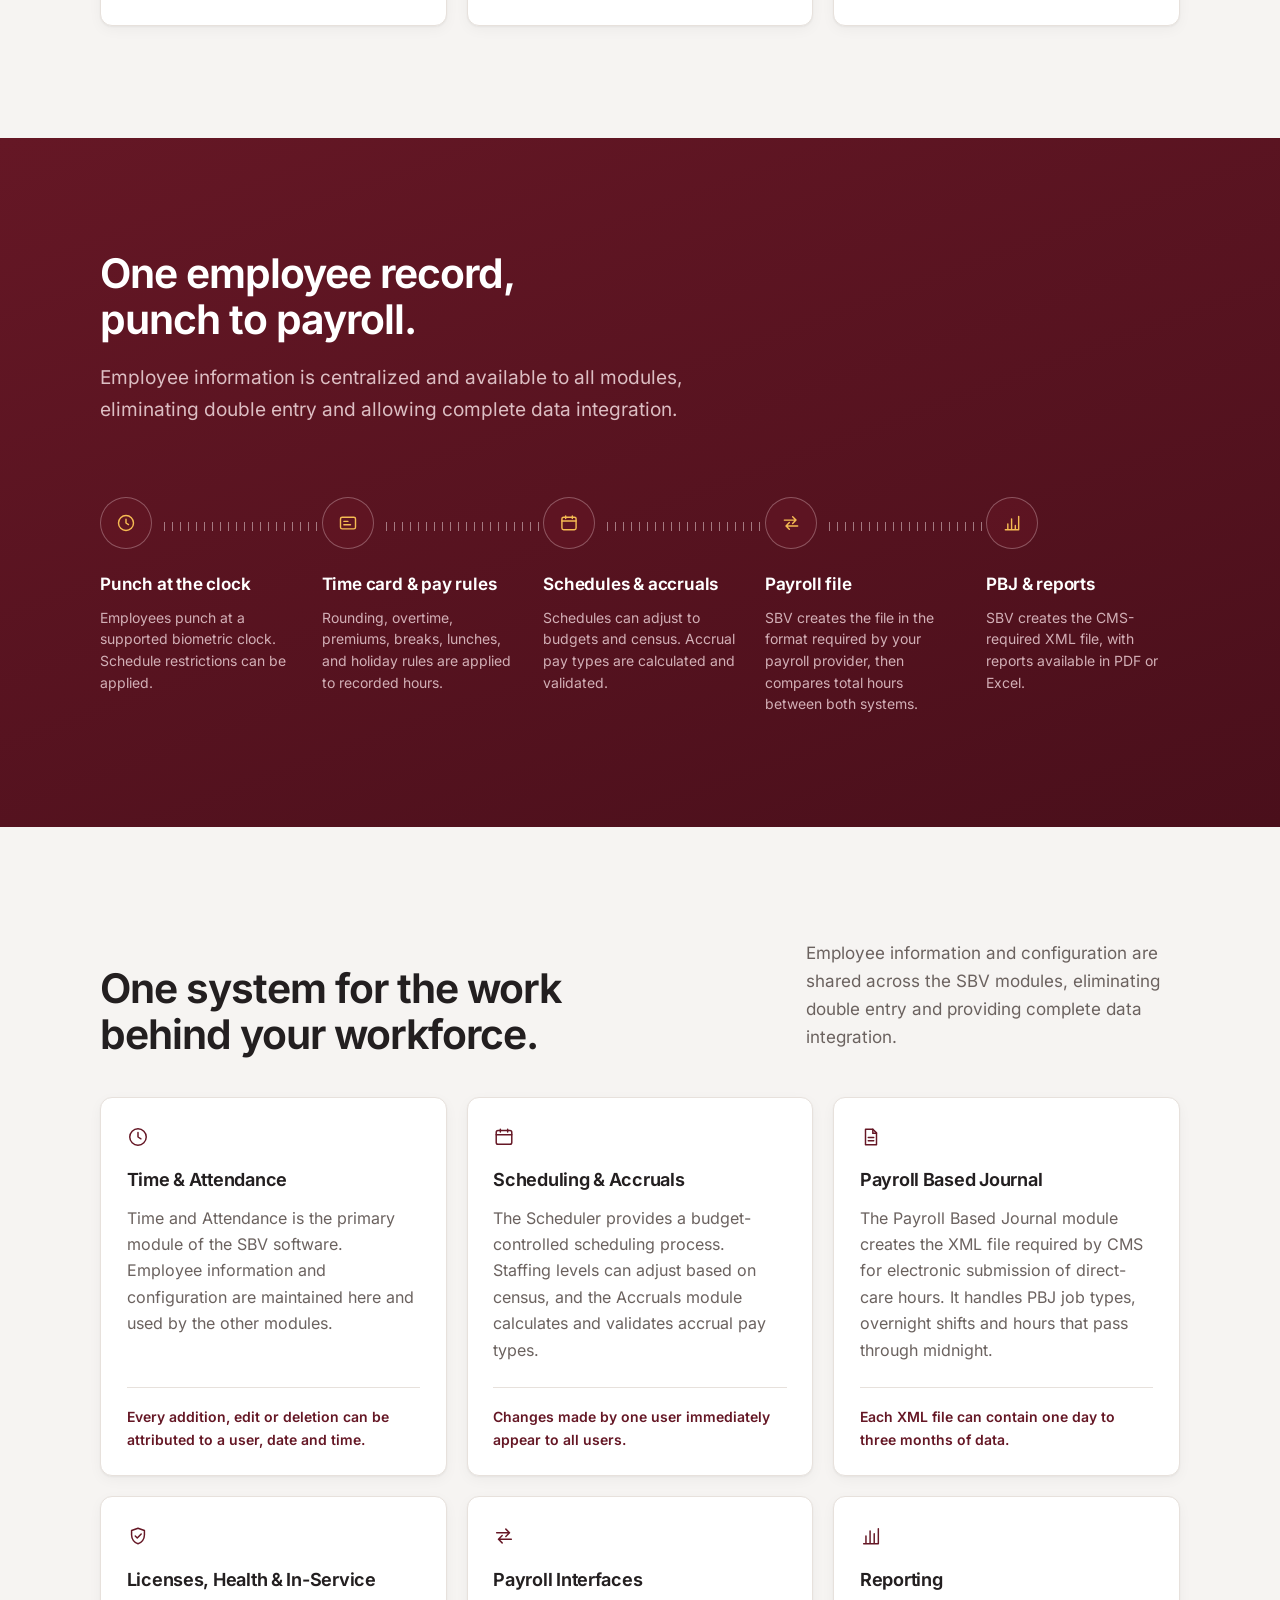
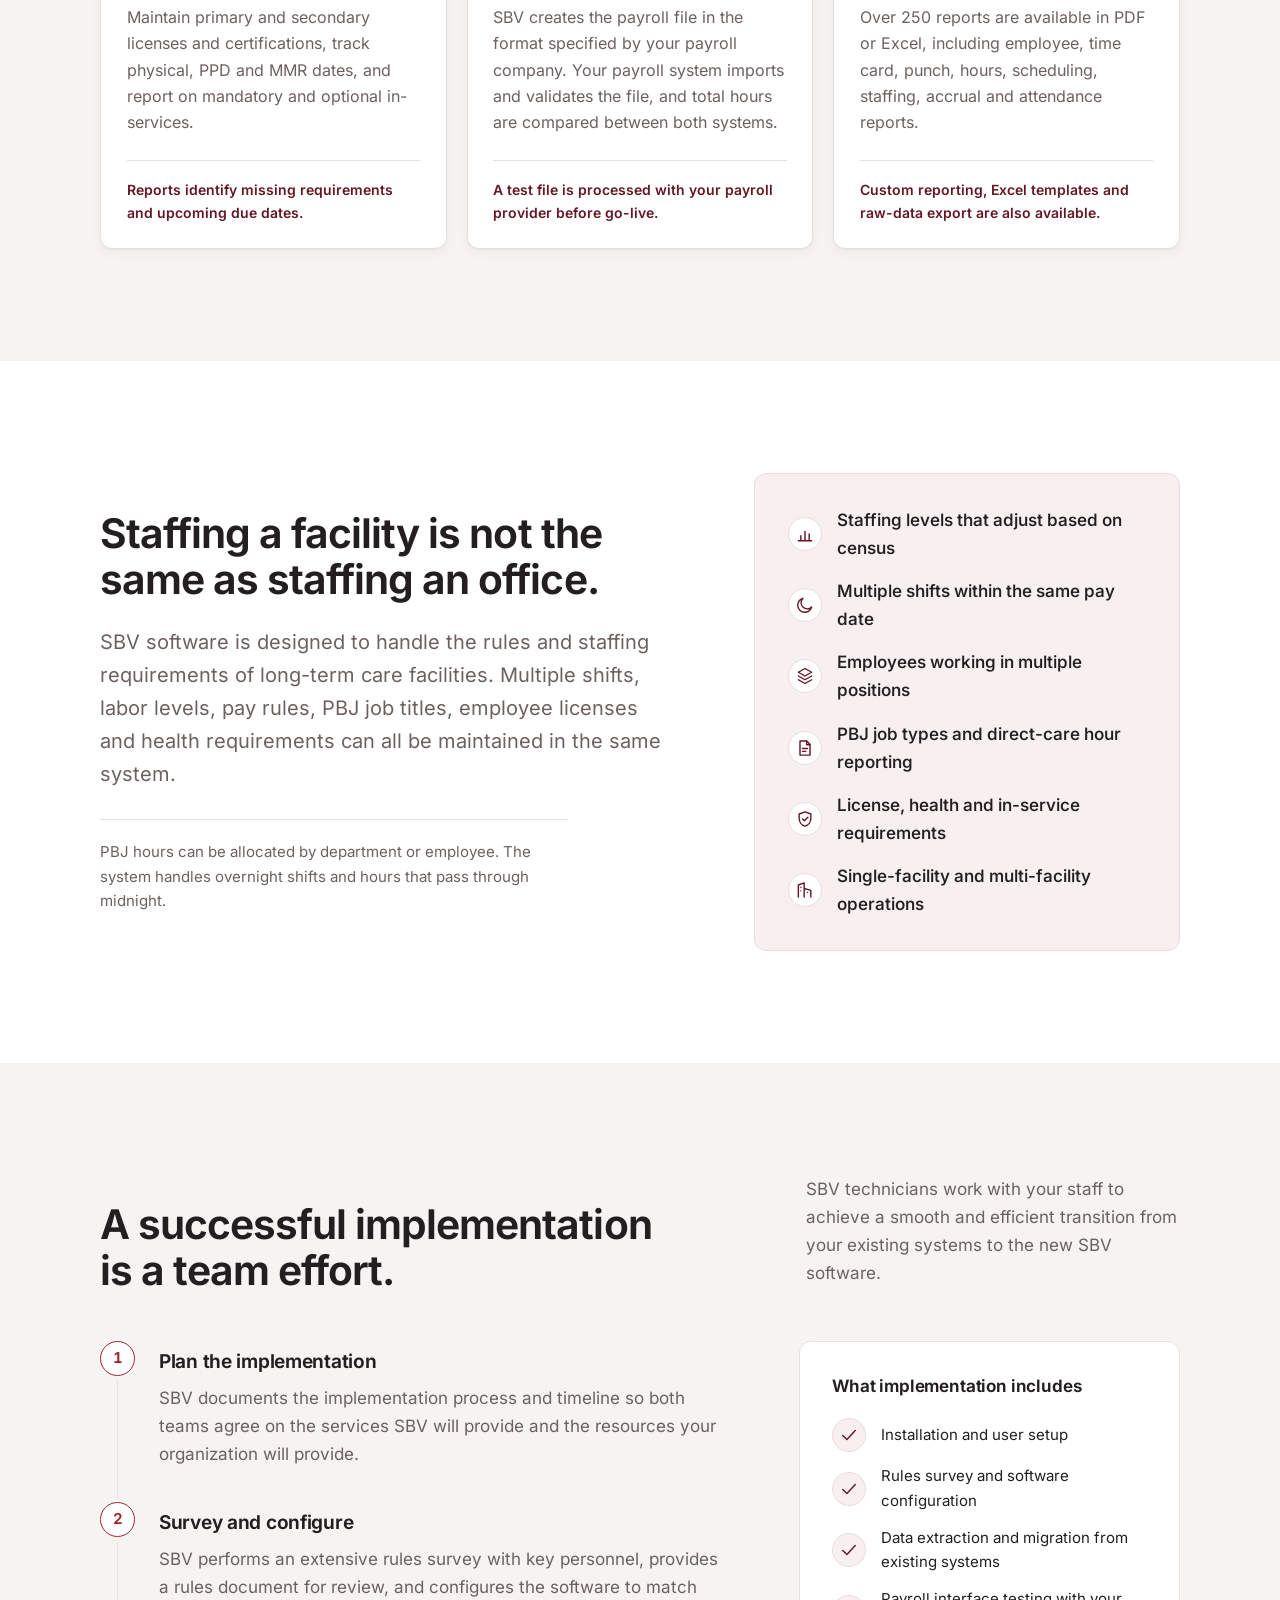
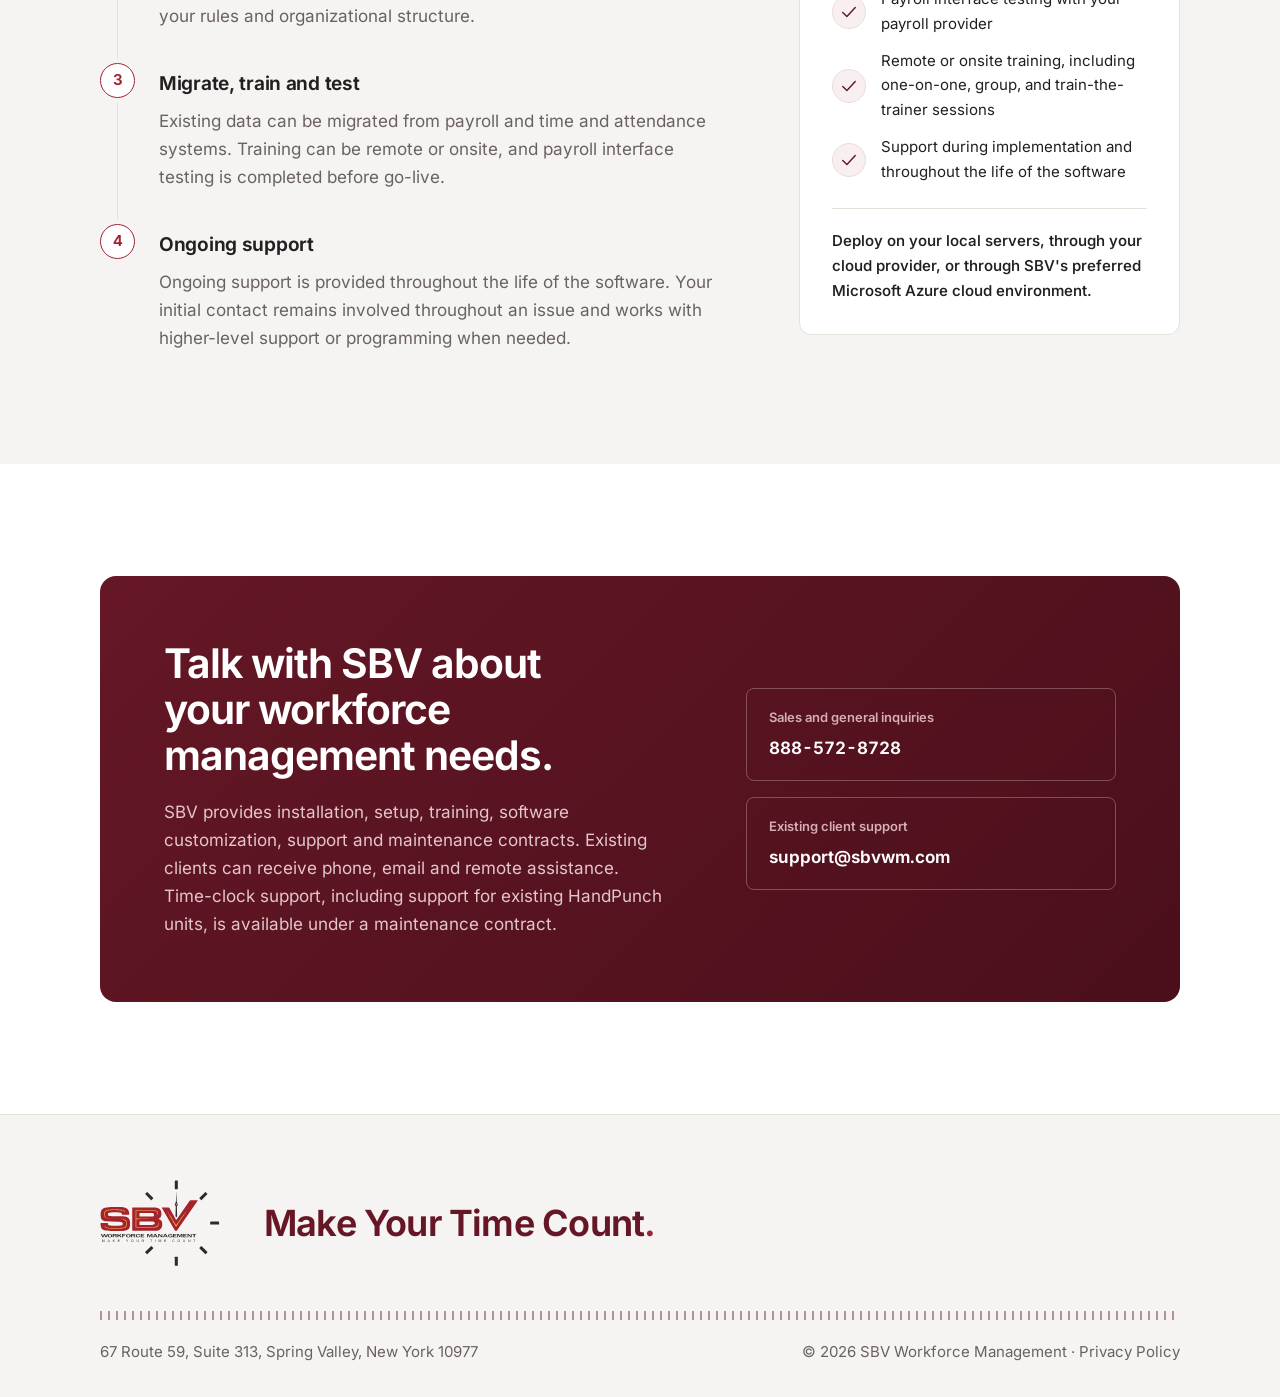
==== commit 2f7603ad: "Four copy fixes plus the CTA cleanup - Payroll-file rail step restores "in the format", the substant" ====
--- a/site/index.html
+++ b/site/index.html
@@ -270,7 +270,7 @@
           <li data-reveal><span class="flow__node"><svg viewBox="0 0 24 24" width="20" height="20" aria-hidden="true" focusable="false" fill="none" stroke="currentColor" stroke-width="1.7" stroke-linecap="round" stroke-linejoin="round"><circle cx="12" cy="12" r="9"/><path d="M12 7.5V12l3 1.9"/></svg></span><h3>Punch at the clock</h3><p>Employees punch at a supported biometric clock. Schedule restrictions can be applied.</p></li>
           <li data-reveal><span class="flow__node"><svg viewBox="0 0 24 24" width="20" height="20" aria-hidden="true" focusable="false" fill="none" stroke="currentColor" stroke-width="1.7" stroke-linecap="round" stroke-linejoin="round"><rect x="3" y="5" width="18" height="14" rx="2"/><path d="M7 10h5M7 14h8"/></svg></span><h3>Time card &amp; pay rules</h3><p>Rounding, overtime, premiums, breaks, lunches, and holiday rules are applied to recorded hours.</p></li>
           <li data-reveal><span class="flow__node"><svg viewBox="0 0 24 24" width="20" height="20" aria-hidden="true" focusable="false" fill="none" stroke="currentColor" stroke-width="1.7" stroke-linecap="round" stroke-linejoin="round"><rect x="3.5" y="5" width="17" height="15" rx="2"/><path d="M3.5 9.5h17M8 3.5v3M16 3.5v3"/></svg></span><h3>Schedules &amp; accruals</h3><p>Schedules can adjust to budgets and census. Accrual pay types are calculated and validated.</p></li>
-          <li data-reveal><span class="flow__node"><svg viewBox="0 0 24 24" width="20" height="20" aria-hidden="true" focusable="false" fill="none" stroke="currentColor" stroke-width="1.7" stroke-linecap="round" stroke-linejoin="round"><path d="M4 8.5h13M14 4.5l4 4-4 4M20 15.5H7M10 11.5l-4 4 4 4"/></svg></span><h3>Payroll file</h3><p>SBV creates the file required by your payroll provider and compares total hours between both systems.</p></li>
+          <li data-reveal><span class="flow__node"><svg viewBox="0 0 24 24" width="20" height="20" aria-hidden="true" focusable="false" fill="none" stroke="currentColor" stroke-width="1.7" stroke-linecap="round" stroke-linejoin="round"><path d="M4 8.5h13M14 4.5l4 4-4 4M20 15.5H7M10 11.5l-4 4 4 4"/></svg></span><h3>Payroll file</h3><p>SBV creates the file in the format required by your payroll provider, then compares total hours between both systems.</p></li>
           <li data-reveal><span class="flow__node"><svg viewBox="0 0 24 24" width="20" height="20" aria-hidden="true" focusable="false" fill="none" stroke="currentColor" stroke-width="1.7" stroke-linecap="round" stroke-linejoin="round"><path d="M4 20h16M7 20v-7M11.5 20V7M16 20v-5M20 20V4"/></svg></span><h3>PBJ &amp; reports</h3><p>SBV creates the CMS-required XML file, with reports available in PDF or Excel.</p></li>
         </ol>
       </div>
@@ -283,7 +283,7 @@
           <div>
             <h2 data-reveal>One system for the work behind your&nbsp;workforce.</h2>
           </div>
-          <p class="sec-head__intro" data-reveal>SBV provides scalable workforce management modules for time and attendance, scheduling, accruals, Payroll Based Journal, license tracking, health tracking, in-service management, payroll interfaces and reporting.</p>
+          <p class="sec-head__intro" data-reveal>Employee information and configuration are shared across the SBV modules, eliminating double entry and providing complete data integration.</p>
         </div>
         <div class="sol__cards">
           <article class="card card--tint" data-reveal>
@@ -308,7 +308,7 @@
             <span class="card__icon" aria-hidden="true"><svg viewBox="0 0 24 24" width="22" height="22"><path d="M12 3.5l7 2.5v5c0 4.5-3 8.5-7 9.5-4-1-7-5-7-9.5v-5z" fill="none" stroke="currentColor" stroke-width="1.6" stroke-linejoin="round"/><path d="M9 12l2.2 2.2L15.5 9.8" fill="none" stroke="currentColor" stroke-width="1.6" stroke-linecap="round" stroke-linejoin="round"/></svg></span>
             <h3>Licenses, Health &amp; In-Service</h3>
             <p>Maintain primary and secondary licenses and certifications, track physical, PPD and MMR dates, and report on mandatory and optional in-services.</p>
-            <p class="card__foot">Reports identify missing, due and upcoming dates.</p>
+            <p class="card__foot">Reports identify missing requirements and upcoming due dates.</p>
           </article>
           <article class="card" data-reveal>
             <span class="card__icon" aria-hidden="true"><svg viewBox="0 0 24 24" width="22" height="22"><path d="M4 8.5h13M14 4.5l4 4-4 4M20 15.5H7M10 11.5l-4 4 4 4" fill="none" stroke="currentColor" stroke-width="1.6" stroke-linecap="round" stroke-linejoin="round"/></svg></span>
@@ -384,7 +384,7 @@
               <li><span class="ico"><svg viewBox="0 0 24 24" width="20" height="20" aria-hidden="true" focusable="false" fill="none" stroke="currentColor" stroke-width="1.7" stroke-linecap="round" stroke-linejoin="round"><path d="M4.5 12.5l5 5 10-11"/></svg></span>Rules survey and software configuration</li>
               <li><span class="ico"><svg viewBox="0 0 24 24" width="20" height="20" aria-hidden="true" focusable="false" fill="none" stroke="currentColor" stroke-width="1.7" stroke-linecap="round" stroke-linejoin="round"><path d="M4.5 12.5l5 5 10-11"/></svg></span>Data extraction and migration from existing systems</li>
               <li><span class="ico"><svg viewBox="0 0 24 24" width="20" height="20" aria-hidden="true" focusable="false" fill="none" stroke="currentColor" stroke-width="1.7" stroke-linecap="round" stroke-linejoin="round"><path d="M4.5 12.5l5 5 10-11"/></svg></span>Payroll interface testing with your payroll provider</li>
-              <li><span class="ico"><svg viewBox="0 0 24 24" width="20" height="20" aria-hidden="true" focusable="false" fill="none" stroke="currentColor" stroke-width="1.7" stroke-linecap="round" stroke-linejoin="round"><path d="M4.5 12.5l5 5 10-11"/></svg></span>Remote or onsite training, one-on-one, group based or train-the-trainer</li>
+              <li><span class="ico"><svg viewBox="0 0 24 24" width="20" height="20" aria-hidden="true" focusable="false" fill="none" stroke="currentColor" stroke-width="1.7" stroke-linecap="round" stroke-linejoin="round"><path d="M4.5 12.5l5 5 10-11"/></svg></span>Remote or onsite training, including one-on-one, group, and train-the-trainer sessions</li>
               <li><span class="ico"><svg viewBox="0 0 24 24" width="20" height="20" aria-hidden="true" focusable="false" fill="none" stroke="currentColor" stroke-width="1.7" stroke-linecap="round" stroke-linejoin="round"><path d="M4.5 12.5l5 5 10-11"/></svg></span>Support during implementation and throughout the life of the software</li>
             </ul>
             <p class="impl__deploy">Deploy on your local servers, through your cloud provider, or through SBV's preferred Microsoft&nbsp;Azure cloud environment.</p>
@@ -399,7 +399,7 @@
         <div class="close__panel" data-reveal>
           <div class="close__lead">
             <h2>Talk with SBV about your workforce management&nbsp;needs.</h2>
-            <p>SBV provides installation, setup, training, software customization, support and maintenance contracts. Existing clients can receive phone, email and remote assistance. Time-clock support, including supported HandPunch units, is available when included in the maintenance contract.</p>
+            <p>SBV provides installation, setup, training, software customization, support and maintenance contracts. Existing clients can receive phone, email and remote assistance. Time-clock support, including support for existing HandPunch units, is available under a maintenance contract.</p>
           </div>
           <div class="close__routes" id="support">
             <a class="route" href="tel:+18885728728">
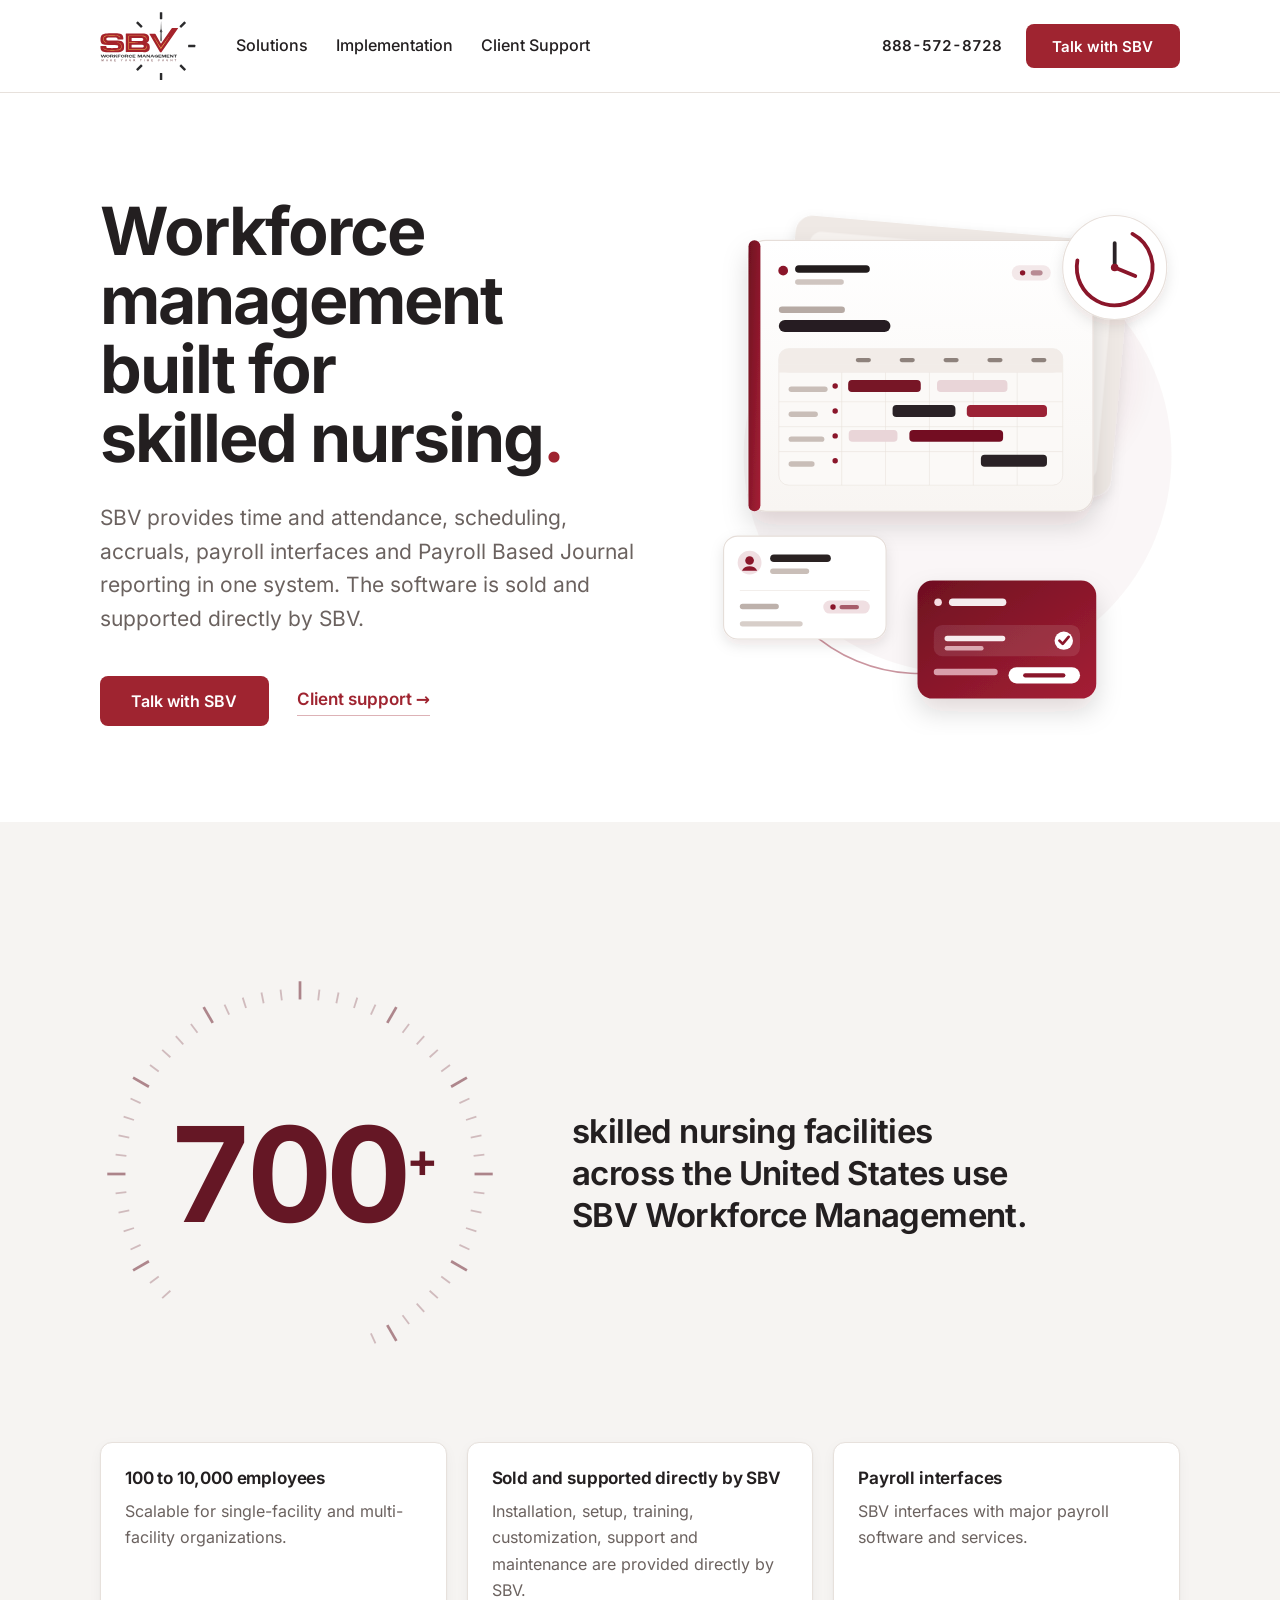
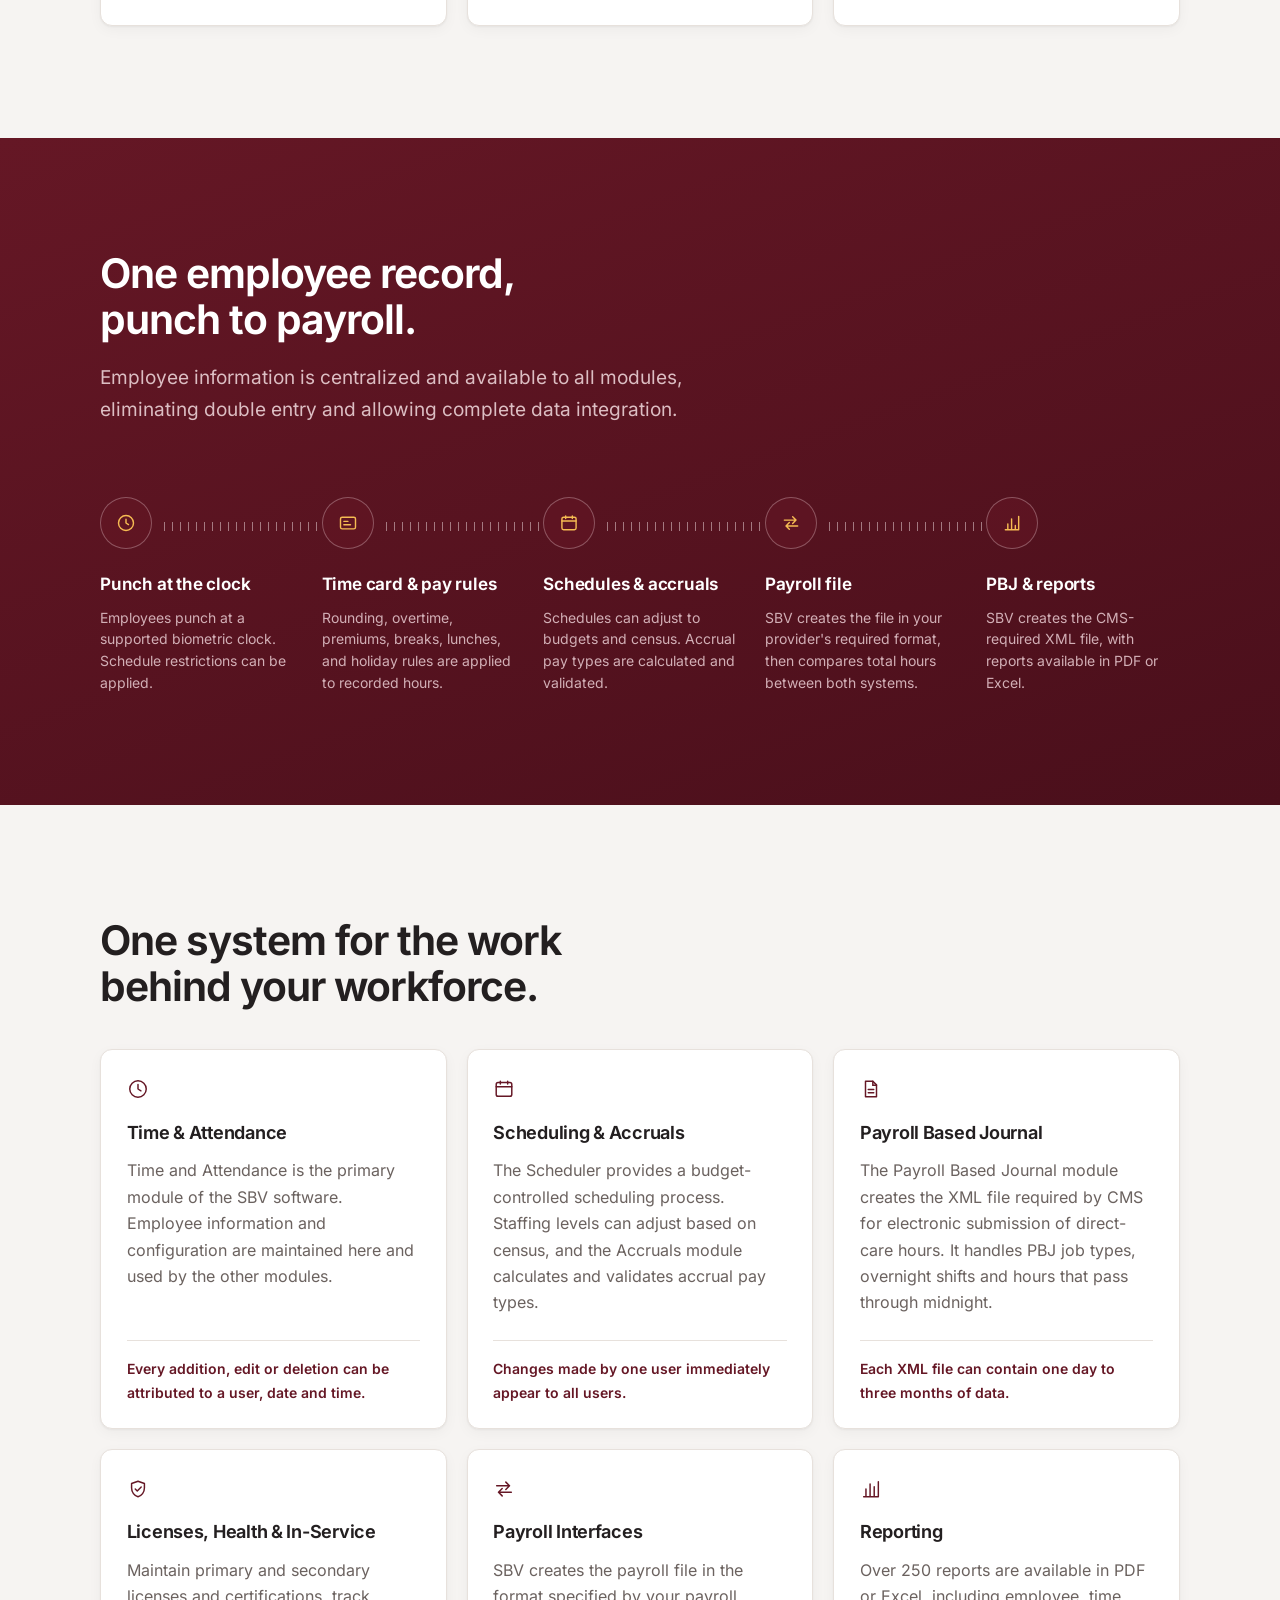
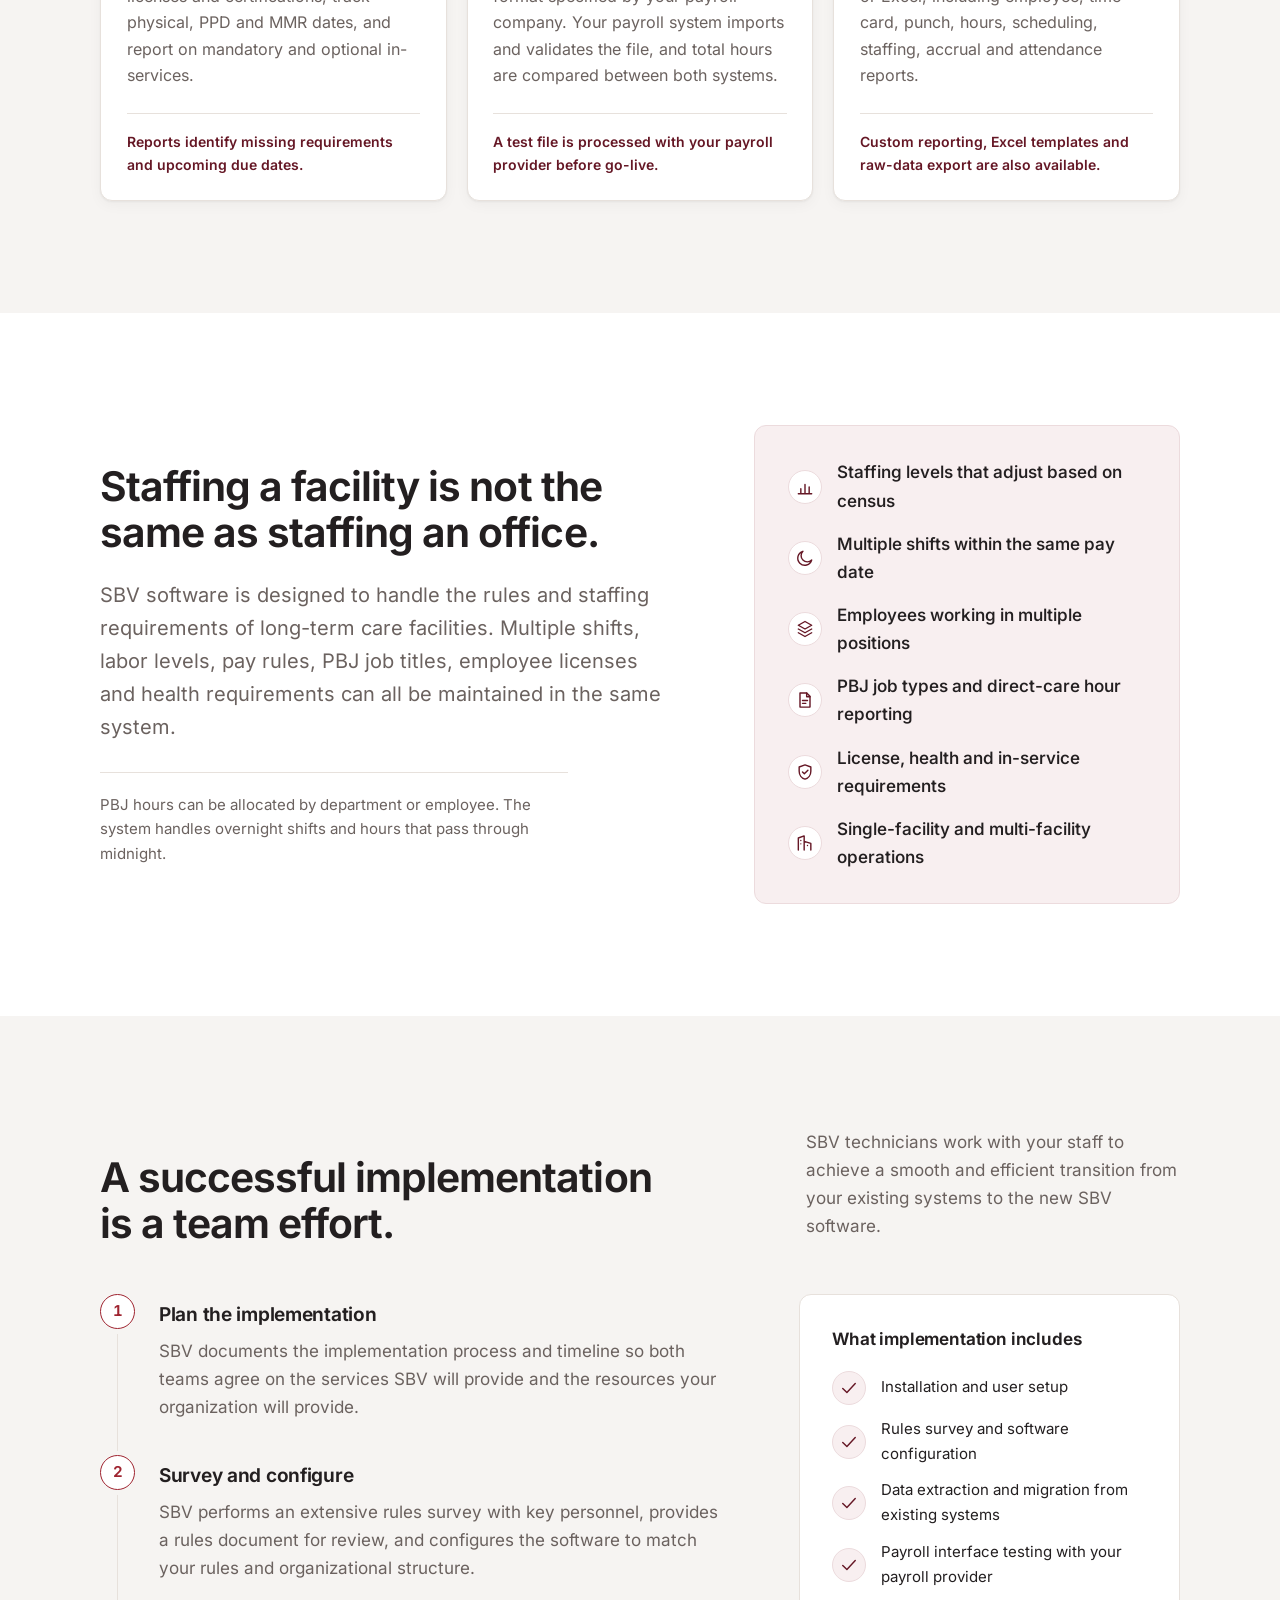
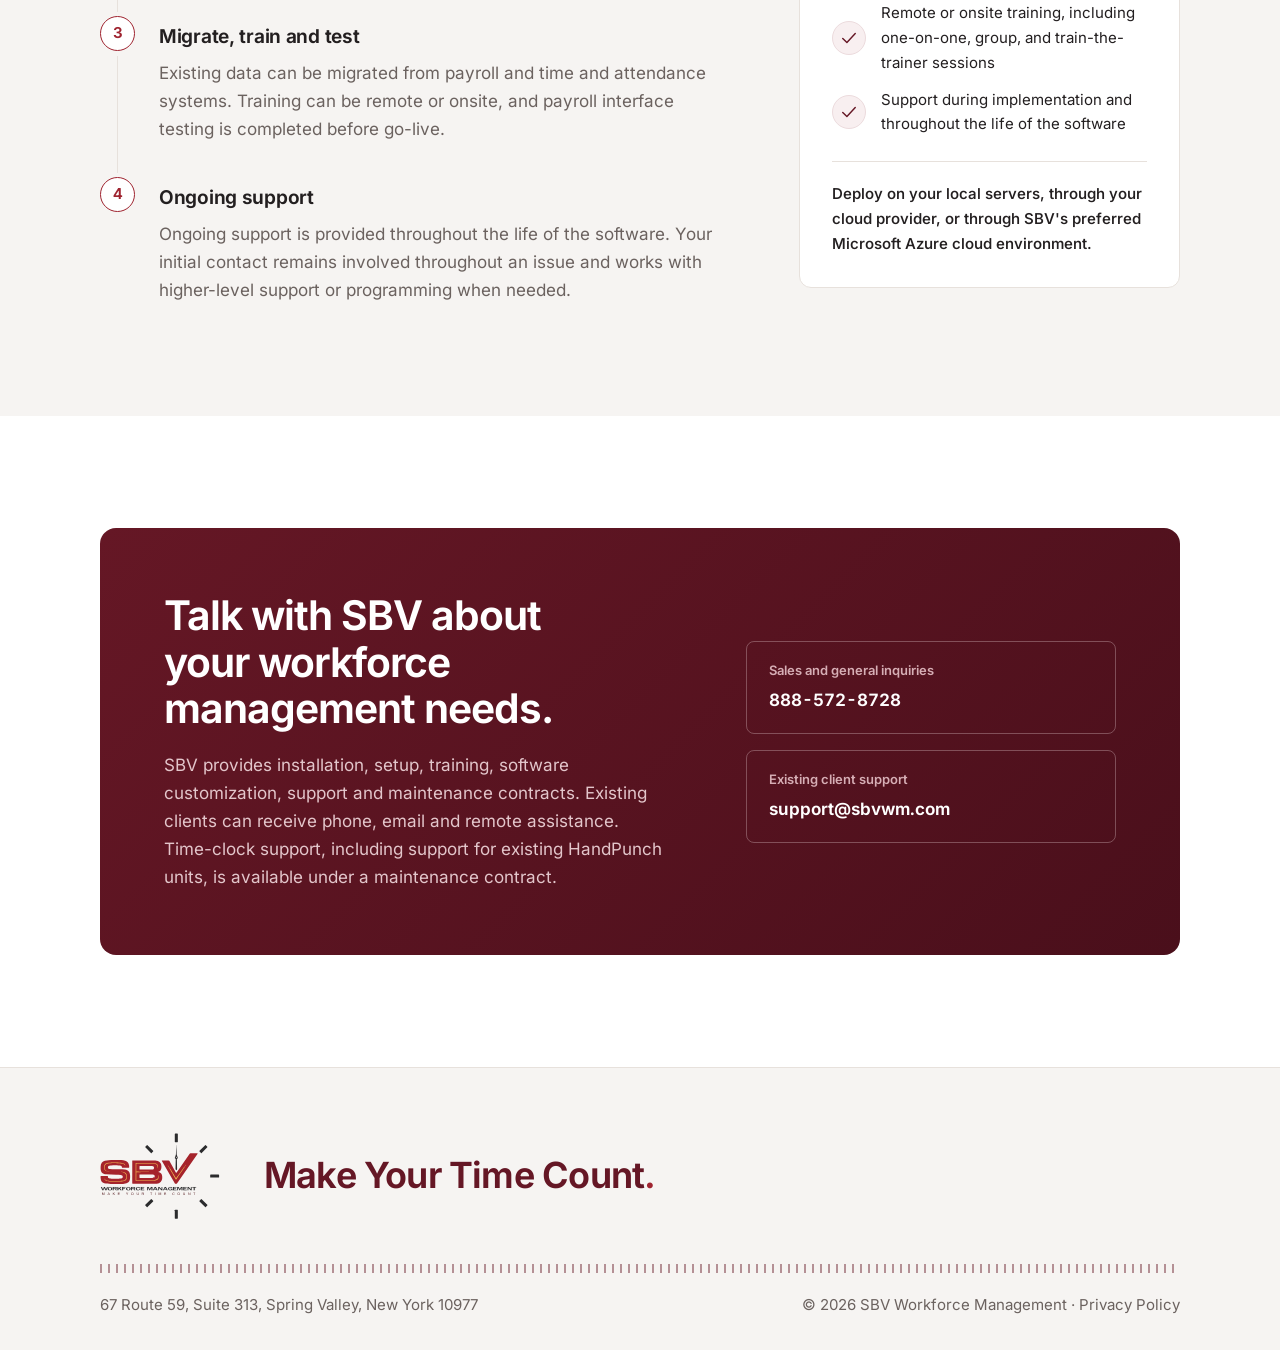
==== commit 1857d803: "Tighten the payroll-file step and drop the solutions intro "in your provider's required format" keep" ====
--- a/site/index.html
+++ b/site/index.html
@@ -270,7 +270,7 @@
           <li data-reveal><span class="flow__node"><svg viewBox="0 0 24 24" width="20" height="20" aria-hidden="true" focusable="false" fill="none" stroke="currentColor" stroke-width="1.7" stroke-linecap="round" stroke-linejoin="round"><circle cx="12" cy="12" r="9"/><path d="M12 7.5V12l3 1.9"/></svg></span><h3>Punch at the clock</h3><p>Employees punch at a supported biometric clock. Schedule restrictions can be applied.</p></li>
           <li data-reveal><span class="flow__node"><svg viewBox="0 0 24 24" width="20" height="20" aria-hidden="true" focusable="false" fill="none" stroke="currentColor" stroke-width="1.7" stroke-linecap="round" stroke-linejoin="round"><rect x="3" y="5" width="18" height="14" rx="2"/><path d="M7 10h5M7 14h8"/></svg></span><h3>Time card &amp; pay rules</h3><p>Rounding, overtime, premiums, breaks, lunches, and holiday rules are applied to recorded hours.</p></li>
           <li data-reveal><span class="flow__node"><svg viewBox="0 0 24 24" width="20" height="20" aria-hidden="true" focusable="false" fill="none" stroke="currentColor" stroke-width="1.7" stroke-linecap="round" stroke-linejoin="round"><rect x="3.5" y="5" width="17" height="15" rx="2"/><path d="M3.5 9.5h17M8 3.5v3M16 3.5v3"/></svg></span><h3>Schedules &amp; accruals</h3><p>Schedules can adjust to budgets and census. Accrual pay types are calculated and validated.</p></li>
-          <li data-reveal><span class="flow__node"><svg viewBox="0 0 24 24" width="20" height="20" aria-hidden="true" focusable="false" fill="none" stroke="currentColor" stroke-width="1.7" stroke-linecap="round" stroke-linejoin="round"><path d="M4 8.5h13M14 4.5l4 4-4 4M20 15.5H7M10 11.5l-4 4 4 4"/></svg></span><h3>Payroll file</h3><p>SBV creates the file in the format required by your payroll provider, then compares total hours between both systems.</p></li>
+          <li data-reveal><span class="flow__node"><svg viewBox="0 0 24 24" width="20" height="20" aria-hidden="true" focusable="false" fill="none" stroke="currentColor" stroke-width="1.7" stroke-linecap="round" stroke-linejoin="round"><path d="M4 8.5h13M14 4.5l4 4-4 4M20 15.5H7M10 11.5l-4 4 4 4"/></svg></span><h3>Payroll file</h3><p>SBV creates the file in your provider's required format, then compares total hours between both systems.</p></li>
           <li data-reveal><span class="flow__node"><svg viewBox="0 0 24 24" width="20" height="20" aria-hidden="true" focusable="false" fill="none" stroke="currentColor" stroke-width="1.7" stroke-linecap="round" stroke-linejoin="round"><path d="M4 20h16M7 20v-7M11.5 20V7M16 20v-5M20 20V4"/></svg></span><h3>PBJ &amp; reports</h3><p>SBV creates the CMS-required XML file, with reports available in PDF or Excel.</p></li>
         </ol>
       </div>
@@ -279,12 +279,10 @@
     <!-- SOLUTIONS -->
     <section class="sol" id="solutions">
       <div class="shell">
-        <div class="sec-head">
-          <div>
-            <h2 data-reveal>One system for the work behind your&nbsp;workforce.</h2>
-          </div>
-          <p class="sec-head__intro" data-reveal>Employee information and configuration are shared across the SBV modules, eliminating double entry and providing complete data integration.</p>
-        </div>
+        <!-- No intro paragraph by design: the heading and the six cards carry
+             this section. Anything explanatory here repeated the flow intro
+             above and the Time & Attendance card below. -->
+        <h2 data-reveal>One system for the work behind your&nbsp;workforce.</h2>
         <div class="sol__cards">
           <article class="card card--tint" data-reveal>
             <span class="card__icon" aria-hidden="true"><svg viewBox="0 0 24 24" width="22" height="22"><circle cx="12" cy="12" r="9" fill="none" stroke="currentColor" stroke-width="1.6"/><path d="M12 7v5l3.2 2" fill="none" stroke="currentColor" stroke-width="1.6" stroke-linecap="round" stroke-linejoin="round"/></svg></span>
--- a/site/css/styles.css
+++ b/site/css/styles.css
@@ -415,9 +415,6 @@
   font-weight: 600;
   color: var(--burgundy);
 }
-
-/* solutions section sits on white; cards get depth from the shadow itself */
-.sol .sec-head__intro { padding-bottom: 0.35rem; }
 
 /* ---------- differentiation (light, split) ---------- */
 .diff { background: var(--white); padding-block: var(--sec); }
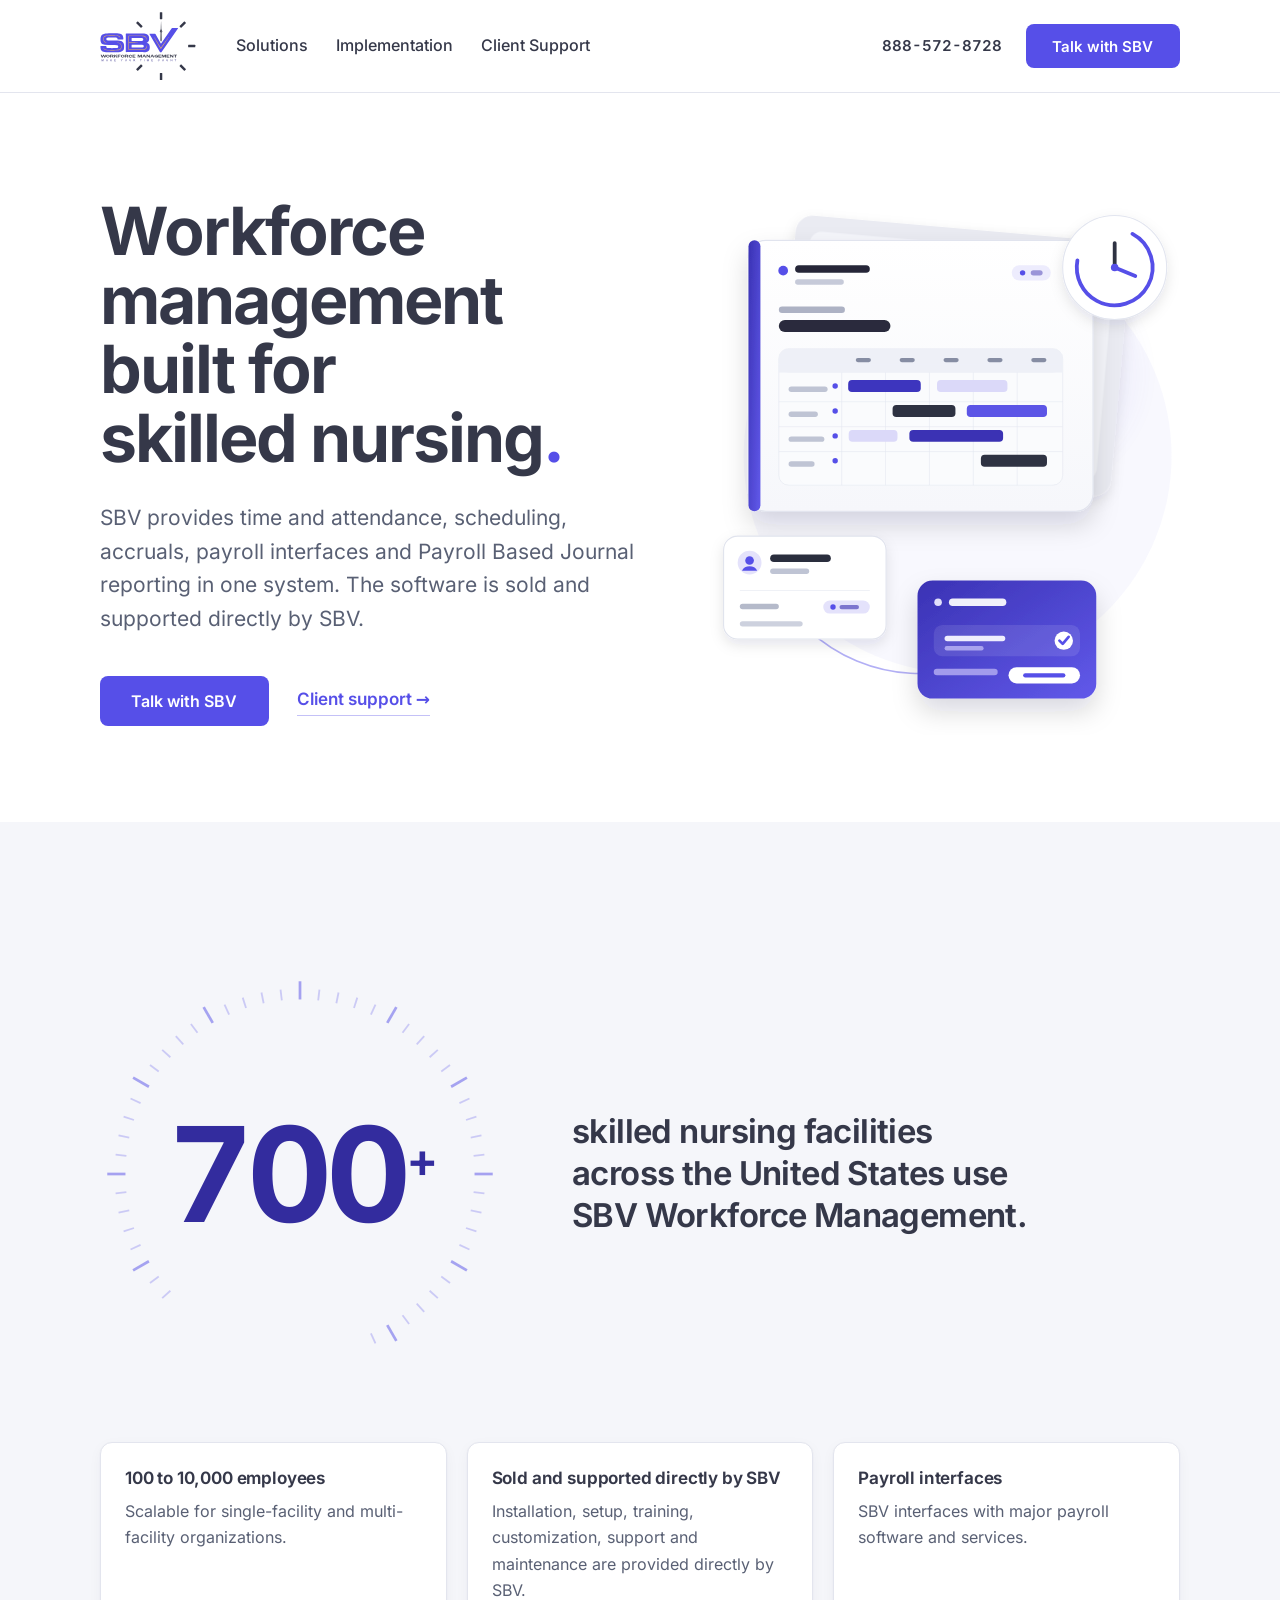
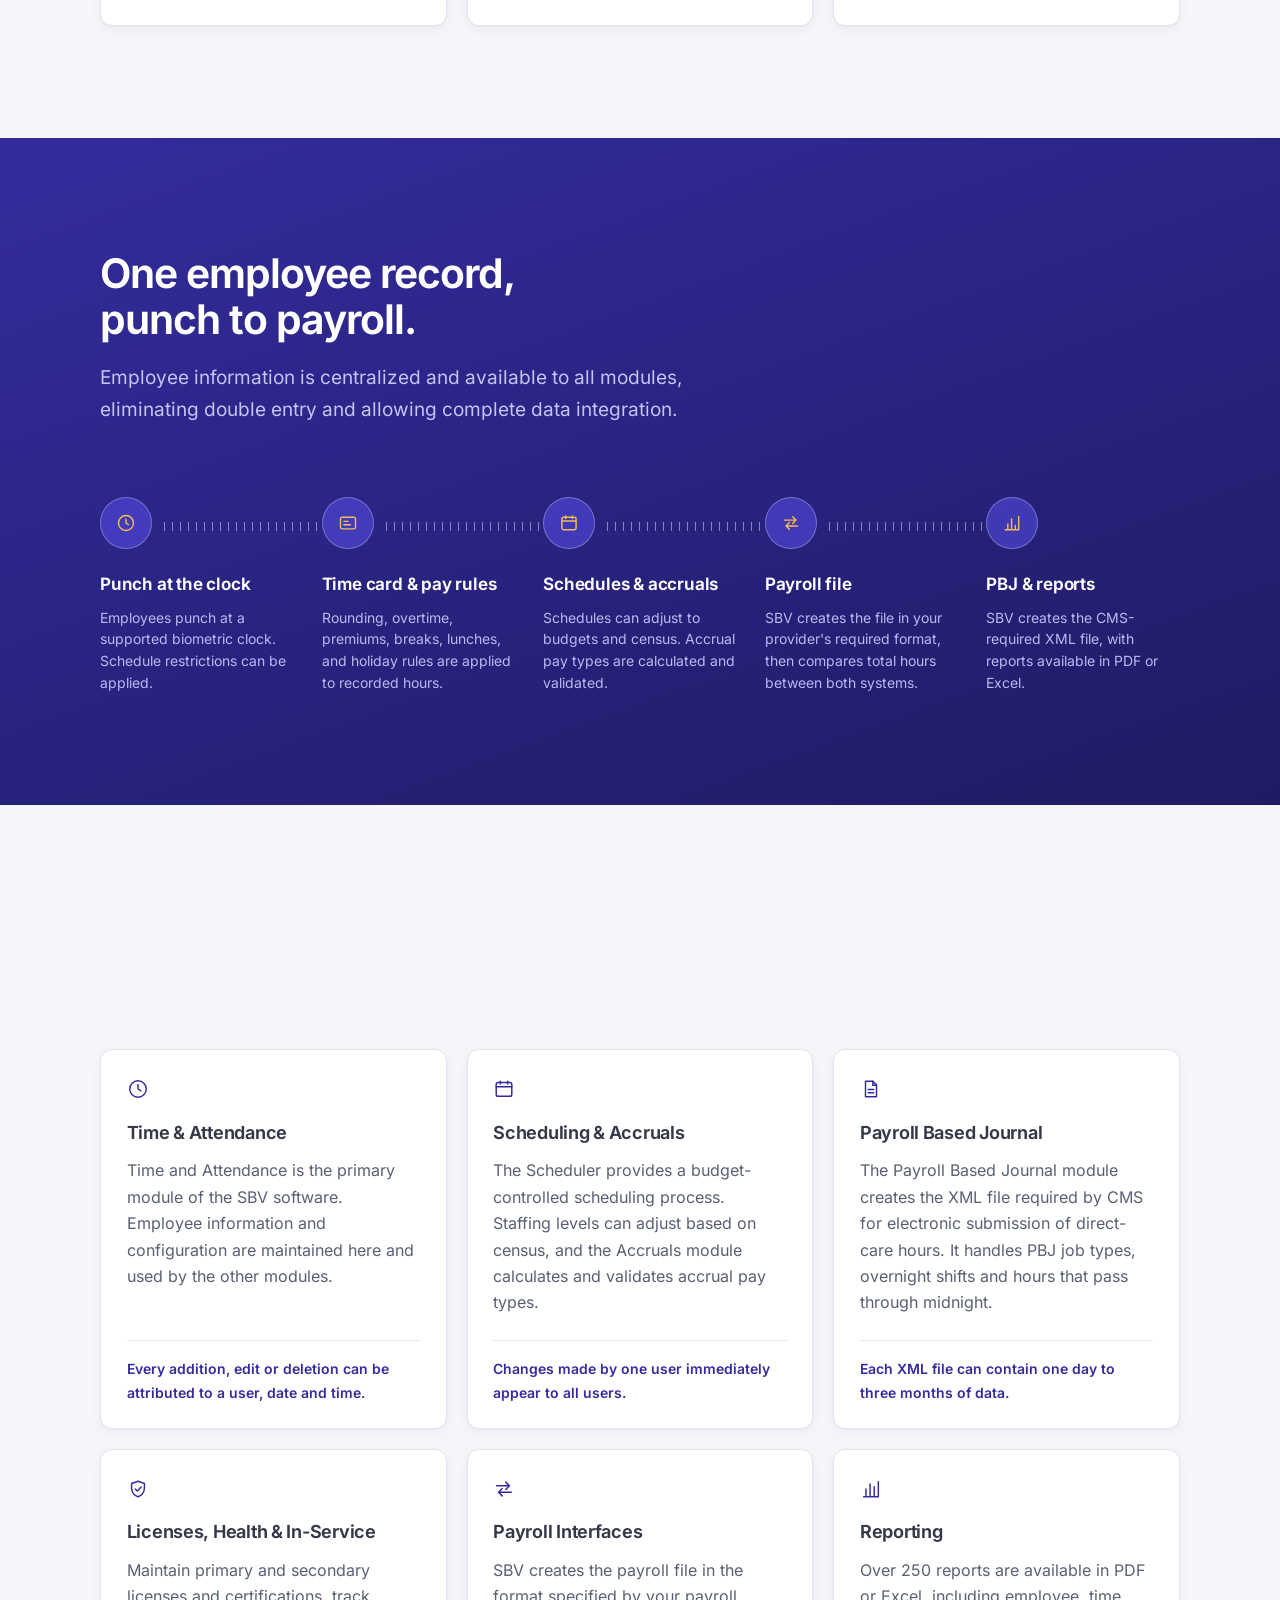
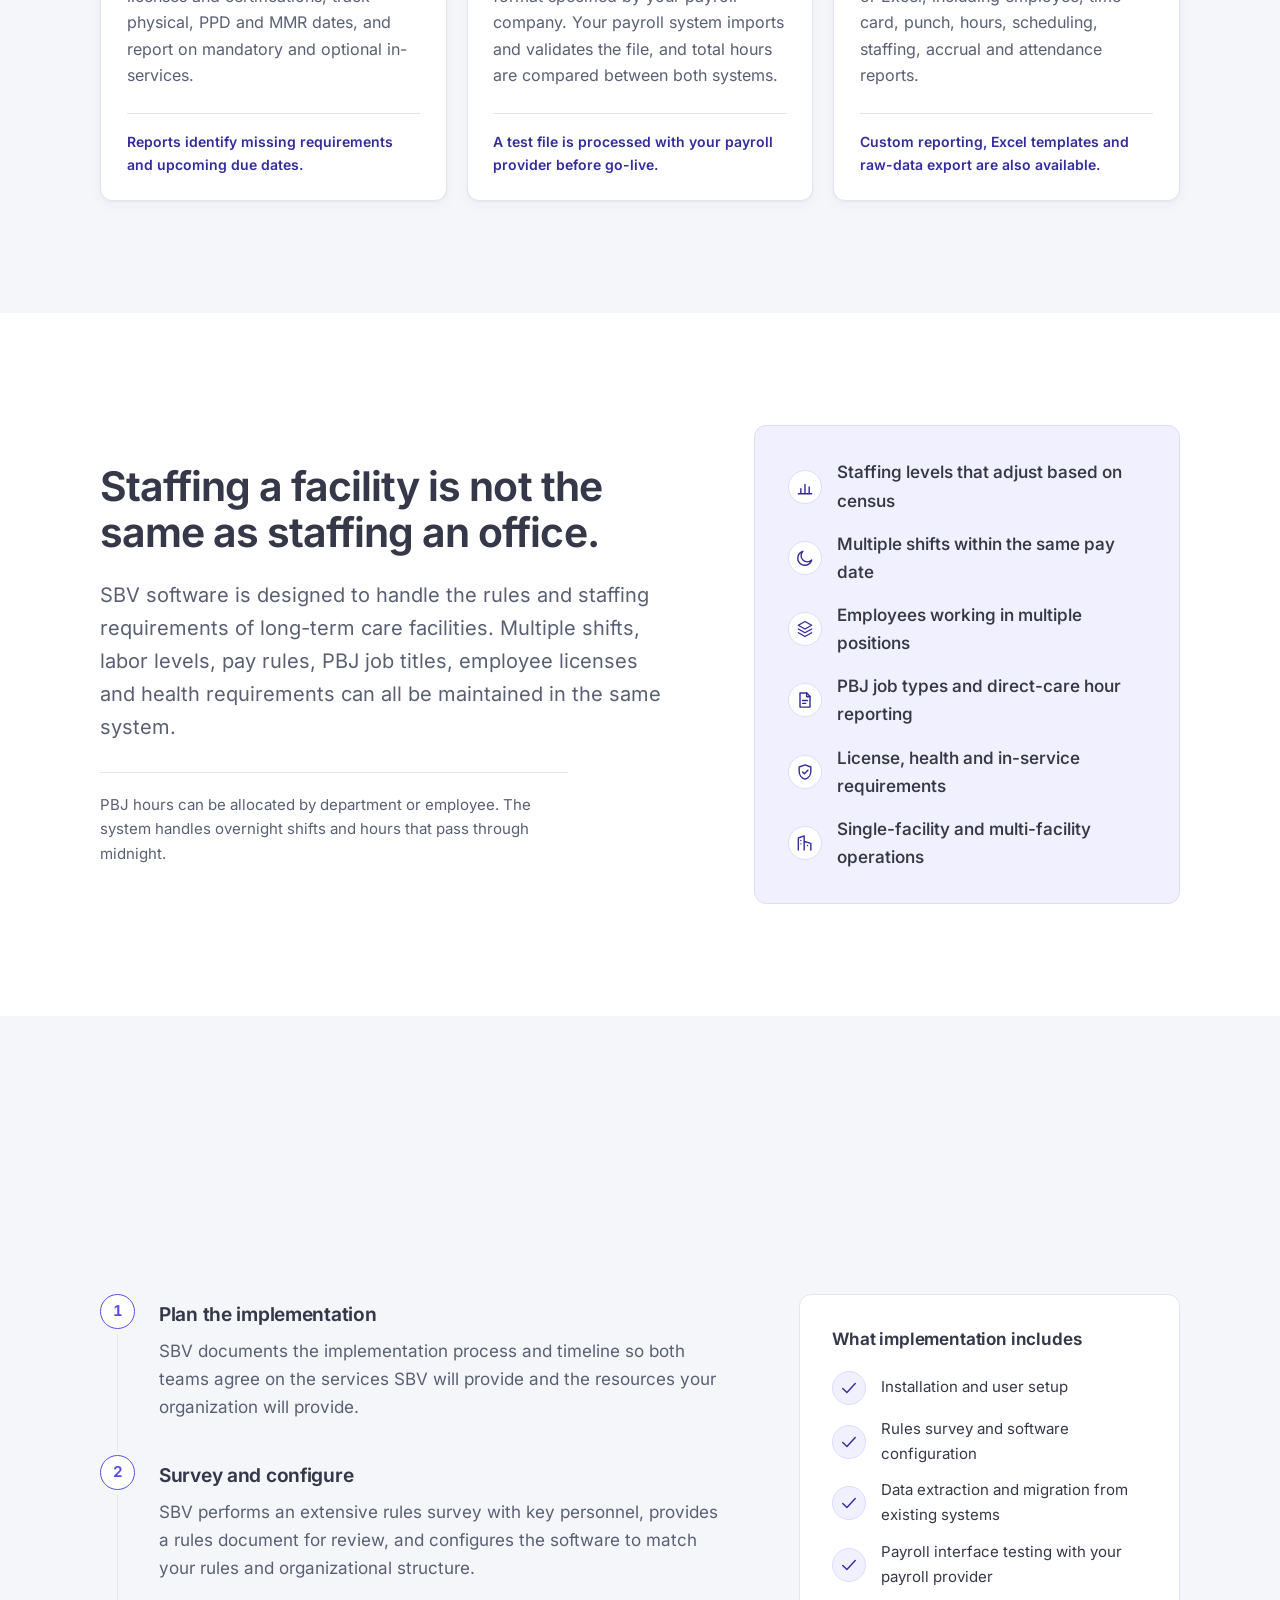
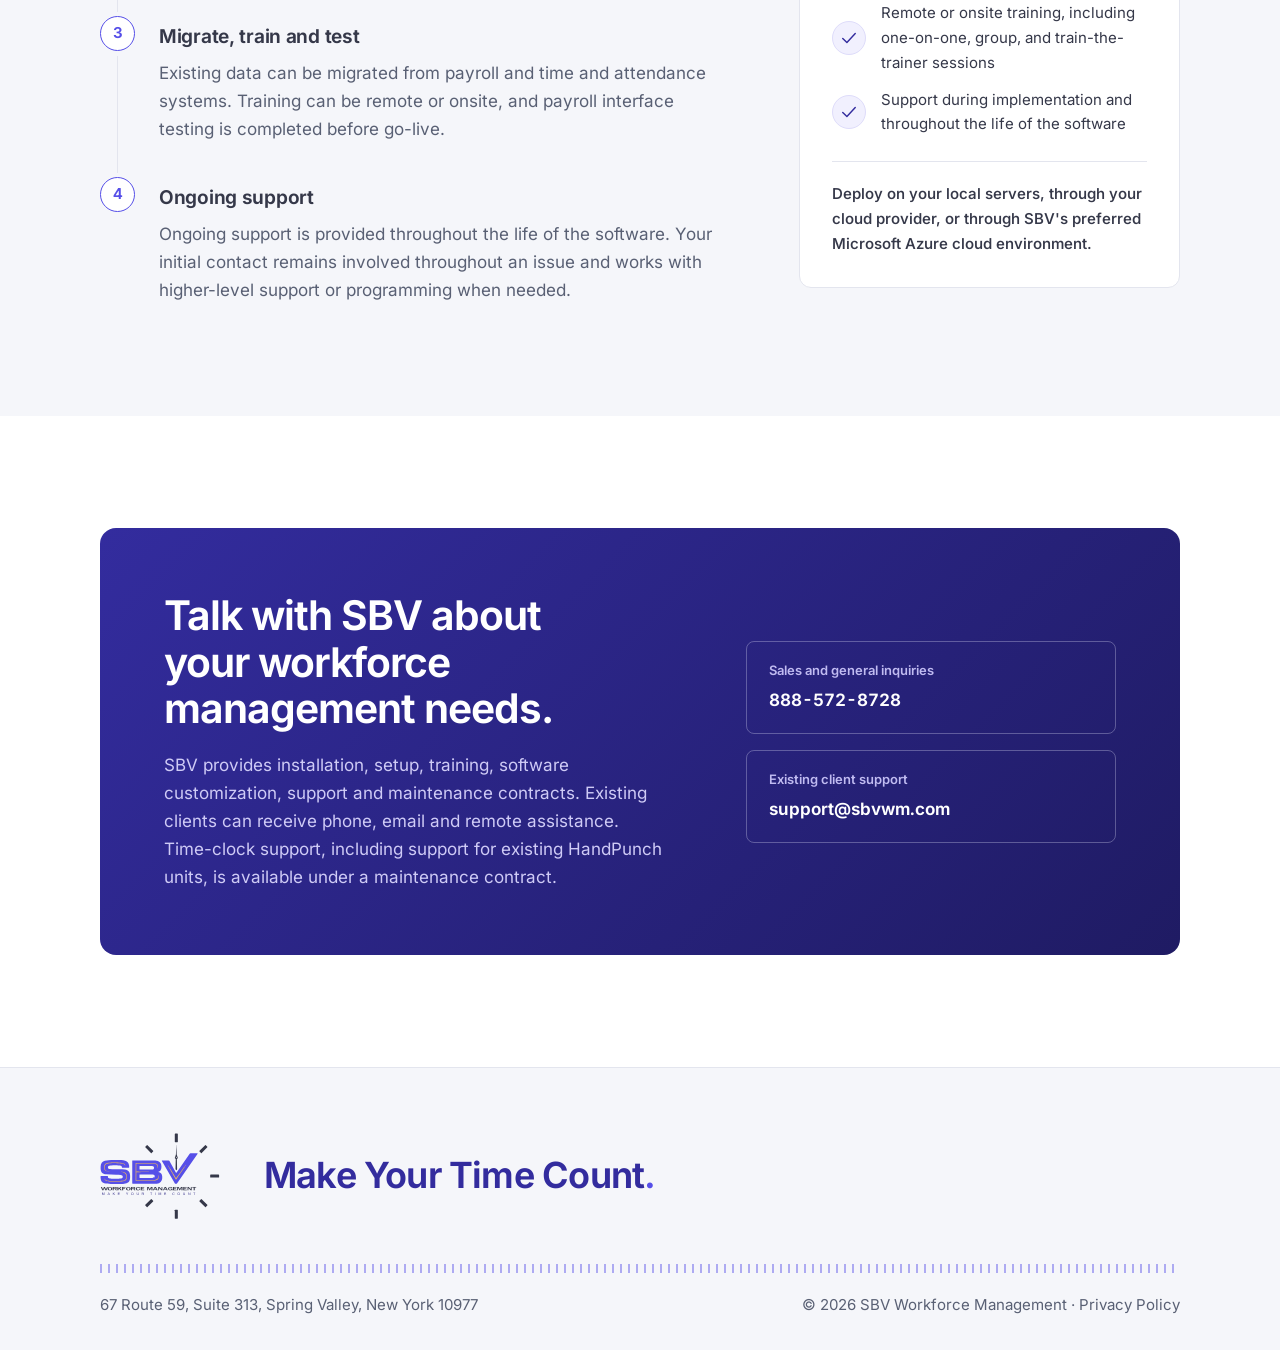
==== commit 900ca916: "Move the site onto the client's purple brand palette Sruli sent the palette on 18 Aug: the light-pur" ====
--- a/site/index.html
+++ b/site/index.html
@@ -8,7 +8,7 @@
   <meta property="og:title" content="SBV Workforce Management" />
   <meta property="og:description" content="Workforce management built for skilled nursing. Used by more than 700 facilities across the United States." />
   <meta property="og:type" content="website" />
-  <link rel="icon" href="data:image/svg+xml,%3Csvg%20xmlns%3D%22http%3A%2F%2Fwww.w3.org%2F2000%2Fsvg%22%20viewBox%3D%220%200%2032%2032%22%3E%3Crect%20width%3D%2232%22%20height%3D%2232%22%20rx%3D%226%22%20fill%3D%22%23651725%22%2F%3E%3Ctext%20x%3D%2216%22%20y%3D%2221.5%22%20font-family%3D%22Arial%2Csans-serif%22%20font-size%3D%2211%22%20font-weight%3D%22bold%22%20fill%3D%22%23FAF8F6%22%20text-anchor%3D%22middle%22%3ESBV%3C%2Ftext%3E%3C%2Fsvg%3E" />
+  <link rel="icon" href="data:image/svg+xml,%3Csvg%20xmlns%3D%22http%3A%2F%2Fwww.w3.org%2F2000%2Fsvg%22%20viewBox%3D%220%200%2032%2032%22%3E%3Crect%20width%3D%2232%22%20height%3D%2232%22%20rx%3D%226%22%20fill%3D%22%23564FE8%22%2F%3E%3Ctext%20x%3D%2216%22%20y%3D%2221.5%22%20font-family%3D%22Arial%2Csans-serif%22%20font-size%3D%2211%22%20font-weight%3D%22bold%22%20fill%3D%22%23F4F3FE%22%20text-anchor%3D%22middle%22%3ESBV%3C%2Ftext%3E%3C%2Fsvg%3E" />
   <link rel="canonical" href="https://www.sbvwm.com/" />
   <link rel="preload" href="fonts/inter-var.woff2" as="font" type="font/woff2" crossorigin />
   <link rel="stylesheet" href="css/styles.css" />
@@ -16,6 +16,7 @@
 </head>
 <body>
   <a class="skip" href="#main">Skip to content</a>
+  <div class="hd-sentinel" aria-hidden="true"></div>
 
   <header class="hd">
     <div class="shell hd__row">
@@ -53,75 +54,75 @@
           <figure class="hero__fig">
             <svg class="hv" viewBox="24 16 856 928" role="img" aria-hidden="true" focusable="false">
             <defs>
-              <linearGradient id="hvWine" x1="0" y1="0" x2="1" y2="1">
-                <stop offset="0" stop-color="#6F1021"/><stop offset="1" stop-color="#A51F35"/>
+              <linearGradient id="hvBrand" x1="0" y1="0" x2="1" y2="1">
+                <stop offset="0" stop-color="#3A32B4"/><stop offset="1" stop-color="#6159EA"/>
               </linearGradient>
               <linearGradient id="hvPaper" x1="0" y1="0" x2="0" y2="1">
-                <stop offset="0" stop-color="#FFFFFF"/><stop offset="1" stop-color="#F8F5F2"/>
+                <stop offset="0" stop-color="#FFFFFF"/><stop offset="1" stop-color="#F6F7FB"/>
               </linearGradient>
               <filter id="hvDeep" x="-30%" y="-30%" width="160%" height="160%">
-                <feDropShadow dx="0" dy="24" stdDeviation="24" flood-color="#2B1115" flood-opacity=".15"/>
+                <feDropShadow dx="0" dy="24" stdDeviation="24" flood-color="#1B1D33" flood-opacity=".15"/>
               </filter>
               <filter id="hvSoft" x="-30%" y="-30%" width="160%" height="160%">
-                <feDropShadow dx="0" dy="10" stdDeviation="12" flood-color="#2B1115" flood-opacity=".10"/>
+                <feDropShadow dx="0" dy="10" stdDeviation="12" flood-color="#1B1D33" flood-opacity=".10"/>
               </filter>
               <filter id="hvBlur"><feGaussianBlur stdDeviation="24"/></filter>
             </defs>
 
-            <ellipse cx="470" cy="470" rx="395" ry="400" fill="#7F1528" opacity=".035"/>
-            <ellipse cx="560" cy="320" rx="245" ry="215" fill="#7F1528" opacity=".04" filter="url(#hvBlur)"/>
+            <ellipse cx="470" cy="470" rx="395" ry="400" fill="#4A42D6" opacity=".035"/>
+            <ellipse cx="560" cy="320" rx="245" ry="215" fill="#4A42D6" opacity=".04" filter="url(#hvBlur)"/>
 
             <g transform="translate(152 50) rotate(5 310 235)">
               <g class="hv-plane" filter="url(#hvSoft)">
-                <rect width="620" height="470" rx="32" fill="#EFE9E5"/>
-                <rect x="28" y="28" width="564" height="414" rx="22" fill="#F8F4F1"/>
-                <circle cx="70" cy="66" r="7" fill="#8A142A" opacity=".45"/>
-                <rect x="92" y="59" width="104" height="13" rx="6" fill="#D7CCC6"/>
-                <rect x="438" y="59" width="82" height="13" rx="6" fill="#E0D6D0"/>
+                <rect width="620" height="470" rx="32" fill="#EAEBF2"/>
+                <rect x="28" y="28" width="564" height="414" rx="22" fill="#F5F6FB"/>
+                <circle cx="70" cy="66" r="7" fill="#564FE8" opacity=".45"/>
+                <rect x="92" y="59" width="104" height="13" rx="6" fill="#CBCFDD"/>
+                <rect x="438" y="59" width="82" height="13" rx="6" fill="#D8DBE6"/>
               </g>
             </g>
 
             <g transform="translate(84 72)">
               <g class="hv-surface" filter="url(#hvDeep)">
-                <rect width="636" height="500" rx="32" fill="url(#hvPaper)" stroke="#E6DED9" stroke-width="2"/>
-                <rect width="22" height="500" rx="11" fill="url(#hvWine)"/>
-                <circle cx="64" cy="56" r="9" fill="#8A142A"/>
-                <rect x="86" y="46" width="138" height="14" rx="7" fill="#221C1D"/>
-                <rect x="86" y="72" width="90" height="10" rx="5" fill="#CFC5C0"/>
-                <rect x="486" y="46" width="72" height="28" rx="14" fill="#F3E8E9"/>
-                <circle cx="506" cy="60" r="5" fill="#8A142A"/>
-                <rect x="521" y="55" width="22" height="10" rx="5" fill="#B88A93"/>
-                <rect x="56" y="122" width="122" height="12" rx="6" fill="#B6AAA4"/>
-                <rect x="56" y="147" width="206" height="22" rx="11" fill="#261F20"/>
+                <rect width="636" height="500" rx="32" fill="url(#hvPaper)" stroke="#E1E4EE" stroke-width="2"/>
+                <rect width="22" height="500" rx="11" fill="url(#hvBrand)"/>
+                <circle cx="64" cy="56" r="9" fill="#564FE8"/>
+                <rect x="86" y="46" width="138" height="14" rx="7" fill="#252838"/>
+                <rect x="86" y="72" width="90" height="10" rx="5" fill="#C6CAD9"/>
+                <rect x="486" y="46" width="72" height="28" rx="14" fill="#EDECFD"/>
+                <circle cx="506" cy="60" r="5" fill="#564FE8"/>
+                <rect x="521" y="55" width="22" height="10" rx="5" fill="#9A94D8"/>
+                <rect x="56" y="122" width="122" height="12" rx="6" fill="#ADB2C4"/>
+                <rect x="56" y="147" width="206" height="22" rx="11" fill="#292C3C"/>
                 <g transform="translate(56 200)">
-                  <rect width="524" height="252" rx="18" fill="#FBF9F7" stroke="#E7DFDA"/>
-                  <rect width="524" height="44" rx="18" fill="#F2ECE8"/>
-                  <rect y="30" width="524" height="14" fill="#F2ECE8"/>
-                  <g fill="#C9BEB8">
+                  <rect width="524" height="252" rx="18" fill="#FAFBFD" stroke="#E2E5EF"/>
+                  <rect width="524" height="44" rx="18" fill="#EEF0F7"/>
+                  <rect y="30" width="524" height="14" fill="#EEF0F7"/>
+                  <g fill="#BFC4D4">
                     <rect x="18" y="70" width="72" height="10" rx="5"/><rect x="18" y="116" width="54" height="10" rx="5"/>
                     <rect x="18" y="162" width="66" height="10" rx="5"/><rect x="18" y="208" width="48" height="10" rx="5"/>
                   </g>
-                  <g stroke="#E7DFDA" stroke-width="1">
+                  <g stroke="#E2E5EF" stroke-width="1">
                     <line x1="116" y1="44" x2="116" y2="252"/><line x1="197" y1="44" x2="197" y2="252"/>
                     <line x1="278" y1="44" x2="278" y2="252"/><line x1="359" y1="44" x2="359" y2="252"/>
                     <line x1="440" y1="44" x2="440" y2="252"/>
                     <line x1="0" y1="98" x2="524" y2="98"/><line x1="0" y1="144" x2="524" y2="144"/><line x1="0" y1="190" x2="524" y2="190"/>
                   </g>
-                  <g fill="#8E827C">
+                  <g fill="#868DA3">
                     <rect x="142" y="17" width="28" height="8" rx="4"/><rect x="223" y="17" width="28" height="8" rx="4"/>
                     <rect x="304" y="17" width="28" height="8" rx="4"/><rect x="385" y="17" width="28" height="8" rx="4"/>
                     <rect x="466" y="17" width="28" height="8" rx="4"/>
                   </g>
                   <g class="hv-shifts">
-                    <rect x="128" y="58" width="134" height="22" rx="7" fill="#771326"/>
-                    <rect x="292" y="58" width="130" height="22" rx="7" fill="#E9D5D8"/>
-                    <rect x="210" y="104" width="116" height="22" rx="7" fill="#2B2425"/>
-                    <rect x="347" y="104" width="148" height="22" rx="7" fill="#9B2036"/>
-                    <rect x="129" y="150" width="90" height="22" rx="7" fill="#E9D5D8"/>
-                    <rect x="241" y="150" width="173" height="22" rx="7" fill="#731024"/>
-                    <rect x="373" y="196" width="122" height="22" rx="7" fill="#2B2425"/>
+                    <rect x="128" y="58" width="134" height="22" rx="7" fill="#3E36BE"/>
+                    <rect x="292" y="58" width="130" height="22" rx="7" fill="#DBD9F9"/>
+                    <rect x="210" y="104" width="116" height="22" rx="7" fill="#2E3142"/>
+                    <rect x="347" y="104" width="148" height="22" rx="7" fill="#5C54E6"/>
+                    <rect x="129" y="150" width="90" height="22" rx="7" fill="#DBD9F9"/>
+                    <rect x="241" y="150" width="173" height="22" rx="7" fill="#3A32B4"/>
+                    <rect x="373" y="196" width="122" height="22" rx="7" fill="#2E3142"/>
                   </g>
-                  <g fill="#8A142A">
+                  <g fill="#564FE8">
                     <circle cx="104" cy="69" r="5"/><circle cx="104" cy="115" r="5"/>
                     <circle cx="104" cy="161" r="5"/><circle cx="104" cy="207" r="5"/>
                   </g>
@@ -131,49 +132,49 @@
 
             <g transform="translate(660 22)">
               <g class="hv-dial" filter="url(#hvSoft)">
-                <circle cx="100" cy="100" r="96" fill="#FFFFFF" stroke="#E7DFDA" stroke-width="2"/>
-                <circle class="hv-ring" cx="100" cy="100" r="70" fill="none" stroke="#8A142A" stroke-width="7"
+                <circle cx="100" cy="100" r="96" fill="#FFFFFF" stroke="#E2E5EF" stroke-width="2"/>
+                <circle class="hv-ring" cx="100" cy="100" r="70" fill="none" stroke="#564FE8" stroke-width="7"
                         stroke-linecap="round" stroke-dasharray="308 132" transform="rotate(-62 100 100)"/>
-                <line x1="100" y1="100" x2="100" y2="55" stroke="#2B2425" stroke-width="7" stroke-linecap="round"/>
-                <line class="hv-hand" x1="100" y1="100" x2="138" y2="116" stroke="#8A142A" stroke-width="7" stroke-linecap="round"/>
-                <circle cx="100" cy="100" r="7" fill="#8A142A"/>
+                <line x1="100" y1="100" x2="100" y2="55" stroke="#2E3142" stroke-width="7" stroke-linecap="round"/>
+                <line class="hv-hand" x1="100" y1="100" x2="138" y2="116" stroke="#564FE8" stroke-width="7" stroke-linecap="round"/>
+                <circle cx="100" cy="100" r="7" fill="#564FE8"/>
               </g>
             </g>
 
             <path class="hv-link" d="M196 792 C 300 890, 470 898, 556 814" fill="none"
-                  stroke="#8A142A" stroke-width="3" stroke-linecap="round" opacity=".45"/>
+                  stroke="#564FE8" stroke-width="3" stroke-linecap="round" opacity=".45"/>
 
             <g transform="translate(38 618)">
               <g class="hv-emp" filter="url(#hvSoft)">
-                <rect width="300" height="190" rx="26" fill="#FFFFFF" stroke="#E5DDD8" stroke-width="2"/>
-                <circle cx="48" cy="49" r="22" fill="#F0DFE2"/>
-                <circle cx="48" cy="45" r="8" fill="#8A142A"/>
-                <path d="M34 64c4-11 24-11 28 0" fill="#8A142A"/>
-                <rect x="86" y="34" width="112" height="14" rx="7" fill="#292223"/>
-                <rect x="86" y="60" width="72" height="10" rx="5" fill="#C9BEB8"/>
-                <rect x="30" y="100" width="240" height="1" fill="#E7DFDA"/>
-                <rect x="30" y="125" width="72" height="10" rx="5" fill="#BDB1AB"/>
-                <rect x="184" y="119" width="86" height="24" rx="12" fill="#F0DFE2"/>
-                <circle cx="202" cy="131" r="5" fill="#8A142A"/>
-                <rect x="214" y="127" width="36" height="8" rx="4" fill="#A75C69"/>
-                <rect x="30" y="157" width="116" height="10" rx="5" fill="#D7CEC9"/>
+                <rect width="300" height="190" rx="26" fill="#FFFFFF" stroke="#E0E3ED" stroke-width="2"/>
+                <circle cx="48" cy="49" r="22" fill="#E4E2FB"/>
+                <circle cx="48" cy="45" r="8" fill="#564FE8"/>
+                <path d="M34 64c4-11 24-11 28 0" fill="#564FE8"/>
+                <rect x="86" y="34" width="112" height="14" rx="7" fill="#2B2E3E"/>
+                <rect x="86" y="60" width="72" height="10" rx="5" fill="#BFC4D4"/>
+                <rect x="30" y="100" width="240" height="1" fill="#E2E5EF"/>
+                <rect x="30" y="125" width="72" height="10" rx="5" fill="#B5BACA"/>
+                <rect x="184" y="119" width="86" height="24" rx="12" fill="#E4E2FB"/>
+                <circle cx="202" cy="131" r="5" fill="#564FE8"/>
+                <rect x="214" y="127" width="36" height="8" rx="4" fill="#7C74CE"/>
+                <rect x="30" y="157" width="116" height="10" rx="5" fill="#CDD1DE"/>
               </g>
             </g>
 
             <g transform="translate(396 700)">
               <g class="hv-pay" filter="url(#hvDeep)">
-                <rect width="330" height="218" rx="28" fill="url(#hvWine)"/>
-                <circle cx="38" cy="40" r="7" fill="#F6DDE1"/>
+                <rect width="330" height="218" rx="28" fill="url(#hvBrand)"/>
+                <circle cx="38" cy="40" r="7" fill="#E1DFFB"/>
                 <rect x="58" y="33" width="106" height="14" rx="7" fill="#FFFFFF" opacity=".92"/>
                 <rect x="30" y="82" width="270" height="58" rx="16" fill="#FFFFFF" opacity=".10"/>
-                <rect x="50" y="102" width="112" height="10" rx="5" fill="#F8EDEF"/>
-                <rect x="50" y="121" width="72" height="8" rx="4" fill="#DCA8B1"/>
+                <rect x="50" y="102" width="112" height="10" rx="5" fill="#EFEEFD"/>
+                <rect x="50" y="121" width="72" height="8" rx="4" fill="#A9A3EE"/>
                 <circle cx="270" cy="111" r="17" fill="#FFFFFF"/>
-                <path class="hv-check" d="M262 111l6 6 11-13" fill="none" stroke="#8A142A" stroke-width="5"
+                <path class="hv-check" d="M262 111l6 6 11-13" fill="none" stroke="#564FE8" stroke-width="5"
                       stroke-linecap="round" stroke-linejoin="round"/>
-                <rect x="30" y="163" width="118" height="12" rx="6" fill="#D99EAA"/>
+                <rect x="30" y="163" width="118" height="12" rx="6" fill="#A29BEC"/>
                 <rect x="168" y="160" width="132" height="30" rx="15" fill="#FFFFFF"/>
-                <rect x="195" y="171" width="78" height="8" rx="4" fill="#8A142A"/>
+                <rect x="195" y="171" width="78" height="8" rx="4" fill="#564FE8"/>
               </g>
             </g>
           </svg>
--- a/site/css/styles.css
+++ b/site/css/styles.css
@@ -1,27 +1,29 @@
 /* SBV Workforce Management — mini-site (visual system v2)
    Direction: docs/design-direction.md + 2026-08-05 revision.
-   White-dominant environment; burgundy is an accent and action color, not the
+   2026-08-18: recoloured to the client's purple brand palette (light-purple
+   gradient #948EFF -> #564FE8, neutrals #353849 / #596074).
+   White-dominant environment; purple is an accent and action color, not the
    atmosphere. One dark moment only (the closing panel). Soft cards, connected
    implementation steps, and a punch-to-payroll flow rail. Motion is
    reveal-on-enter only; content renders fully without JS (see reveal contract). */
 
 /* ---------- tokens ---------- */
 :root {
-  --burgundy: #651725;
-  --burgundy-deep: #4A0F1B;
-  --action: #9F2430;
-  --ground: #F6F4F2;
-  --rose: #F8EFF0;
-  --rose-line: #ECDBDD;
-  --ink: #231F20;
-  --muted: #6B625F;
-  --line: #E7E1DC;
+  --purple: #332C9E;
+  --purple-deep: #1F1B63;
+  --action: #564FE8;
+  --ground: #F5F6FA;
+  --lilac: #F1F0FE;
+  --lilac-line: #DEDCFA;
+  --ink: #353849;
+  --muted: #596074;
+  --line: #E3E5EE;
   --gold: #F6BC53;
   --white: #FFFFFF;
   /* channel values so tints derive from the brand instead of being hand-mixed */
-  --burgundy-rgb: 101 23 37;
-  --ink-rgb: 35 31 32;
-  --paper-rgb: 241 222 225;
+  --purple-rgb: 86 79 232;
+  --ink-rgb: 53 56 73;
+  --paper-rgb: 231 230 252;
 
   --shadow: 0 1px 2px rgb(var(--ink-rgb) / 0.05), 0 4px 14px rgb(var(--ink-rgb) / 0.04);
   --shadow-lift: 0 2px 4px rgb(var(--ink-rgb) / 0.06), 0 10px 26px rgb(var(--ink-rgb) / 0.07);
@@ -93,7 +95,7 @@
   transition: background-color 0.15s ease, color 0.15s ease, border-color 0.15s ease, box-shadow 0.15s ease;
 }
 .btn--solid { background: var(--action); color: var(--white); }
-.btn--solid:hover { background: var(--burgundy); }
+.btn--solid:hover { background: var(--purple); }
 .btn--lg { padding: 1rem 1.9rem; font-size: 1rem; }
 
 /* ---------- shared list icon ----------
@@ -106,16 +108,16 @@
   width: 34px;
   height: 34px;
   border-radius: 50%;
-  border: 1px solid var(--rose-line);
+  border: 1px solid var(--lilac-line);
   background: var(--white);
-  color: var(--burgundy);
+  color: var(--purple);
 }
 
 .textlink {
   font-weight: 600;
   color: var(--action);
   text-decoration: none;
-  border-bottom: 1px solid rgb(159 36 48 / 0.35);
+  border-bottom: 1px solid rgb(var(--purple-rgb) / 0.35);
   padding-bottom: 2px;
   transition: border-color 0.15s ease;
 }
@@ -132,7 +134,7 @@
   position: absolute;
   left: 1rem; top: -3.5rem;
   z-index: 100;
-  background: var(--burgundy);
+  background: var(--purple);
   color: var(--white);
   padding: 0.6rem 1rem;
   border-radius: 0 0 8px 8px;
@@ -150,6 +152,29 @@
   background: rgba(255, 255, 255, 0.94);
   backdrop-filter: blur(8px);
   border-bottom: 1px solid var(--line);
+  transition: background-color 0.2s ease, border-color 0.2s ease, box-shadow 0.2s ease;
+}
+
+/* Scrolled state. Deliberately not a drop shadow: the header should read as
+   separated from the page, not floating above it. So the white firms up, the
+   hairline darkens slightly, and the shadow is shallow enough to be a seam.
+   Set by main.js via a sentinel — no scroll listener, so no per-frame work on
+   the older office hardware this audience runs. Absent if JS never loads, which
+   costs nothing. */
+.hd--stuck {
+  background: rgba(255, 255, 255, 0.985);
+  border-bottom-color: rgb(var(--ink-rgb) / 0.13);
+  box-shadow: 0 1px 0 rgb(var(--ink-rgb) / 0.03), 0 4px 10px rgb(var(--ink-rgb) / 0.05);
+}
+
+/* Height sets the scroll distance at which the header separates. */
+.hd-sentinel {
+  position: absolute;
+  top: 0;
+  left: 0;
+  width: 1px;
+  height: 60px;
+  pointer-events: none;
 }
 .hd__row {
   display: flex;
@@ -251,14 +276,14 @@
   aspect-ratio: 1;
 }
 .proof__arc { position: absolute; inset: 0; width: 100%; height: 100%; }
-.proof__arc line { stroke: rgb(var(--burgundy-rgb) / 0.26); stroke-width: 1; }
-.proof__arc line.mj { stroke: rgb(var(--burgundy-rgb) / 0.5); stroke-width: 1.5; }
+.proof__arc line { stroke: rgb(var(--purple-rgb) / 0.26); stroke-width: 1; }
+.proof__arc line.mj { stroke: rgb(var(--purple-rgb) / 0.5); stroke-width: 1.5; }
 .proof__num {
   font-size: clamp(4.6rem, 13vw, 8.25rem);
   font-weight: 700;
   letter-spacing: -0.045em;
   line-height: 1;
-  color: var(--burgundy);
+  color: var(--purple);
   font-variant-numeric: tabular-nums;
 }
 .proof__num sup {
@@ -307,13 +332,13 @@
 
 /* ---------- flow (the product story, and the page's second anchor) ---------- */
 .flowsec {
-  background: linear-gradient(160deg, var(--burgundy) 0%, var(--burgundy-deep) 100%);
+  background: linear-gradient(160deg, var(--purple) 0%, var(--purple-deep) 100%);
   color: rgb(var(--paper-rgb));
   padding-block: var(--sec);
 }
 .flow__title { color: var(--white); max-width: 20ch; }
 .flow__intro {
-  color: #DCBEC3;
+  color: #C7C3F4;
   font-size: clamp(1.0625rem, 1.8vw, 1.1875rem);
   max-width: 56ch;
   margin-top: 1.25rem;
@@ -346,7 +371,7 @@
   height: 52px;
   border-radius: 50%;
   border: 1px solid rgb(var(--paper-rgb) / 0.32);
-  background: rgb(var(--burgundy-rgb) / 0.55);
+  background: rgb(var(--purple-rgb) / 0.55);
   color: var(--gold);
 }
 .flow__rail h3 {
@@ -360,7 +385,7 @@
   margin-top: 0.5rem;
   font-size: 0.875rem;
   line-height: 1.55;
-  color: #D2AFB6;
+  color: #BDB8F0;
 }
 
 /* ---------- solutions ---------- */
@@ -373,8 +398,8 @@
 }
 /* Time & Attendance: same shape as every other card, distinguished by tint only */
 .card--tint {
-  background: var(--rose);
-  border-color: var(--rose-line);
+  background: var(--lilac);
+  border-color: var(--lilac-line);
 }
 .card {
   background: var(--white);
@@ -387,10 +412,10 @@
   transition: border-color 0.15s ease, box-shadow 0.15s ease;
 }
 .card:hover {
-  border-color: rgb(var(--burgundy-rgb) / 0.3);
+  border-color: rgb(var(--purple-rgb) / 0.3);
   box-shadow: var(--shadow-lift);
 }
-.card__icon { color: var(--burgundy); line-height: 0; margin-bottom: 1.1rem; }
+.card__icon { color: var(--purple); line-height: 0; margin-bottom: 1.1rem; }
 .card h3 {
   font-size: 1.125rem;
   font-weight: 650;
@@ -413,7 +438,7 @@
   border-top: 1px solid var(--line);
   font-size: 0.875rem;
   font-weight: 600;
-  color: var(--burgundy);
+  color: var(--purple);
 }
 
 /* ---------- differentiation (light, split) ---------- */
@@ -442,8 +467,8 @@
   list-style: none;
   padding: 2rem 2.1rem;
   margin: 0;
-  background: var(--rose);
-  border: 1px solid var(--rose-line);
+  background: var(--lilac);
+  border: 1px solid var(--lilac-line);
   border-radius: var(--r-md);
   display: flex;
   flex-direction: column;
@@ -508,7 +533,7 @@
 }
 .impl__aside h3 { font-size: 1.0625rem; font-weight: 650; letter-spacing: -0.01em; }
 .impl__aside li { display: flex; align-items: center; gap: 0.9rem; }
-.impl__aside .ico { background: var(--rose); }
+.impl__aside .ico { background: var(--lilac); }
 .impl__aside ul {
   list-style: none;
   padding: 0;
@@ -536,14 +561,14 @@
   display: grid;
   grid-template-columns: minmax(0, 1.4fr) minmax(260px, 1fr);
   gap: clamp(2rem, 5vw, 4rem);
-  background: linear-gradient(135deg, var(--burgundy) 0%, var(--burgundy-deep) 100%);
+  background: linear-gradient(135deg, var(--purple) 0%, var(--purple-deep) 100%);
   color: rgb(var(--paper-rgb));
   padding: clamp(2.5rem, 5.5vw, 4rem);
   border-radius: var(--r-lg);
 }
 .close__panel h2 { color: var(--white); max-width: 18ch; }
 .close__lead p {
-  color: #E3C6CB;
+  color: #CFCBF6;
   max-width: 46ch;
   margin-top: 1.25rem;
 }
@@ -574,7 +599,7 @@
 .route__label {
   font-size: 0.8125rem;
   font-weight: 600;
-  color: #D6AEB5;
+  color: #C0BBF1;
 }
 .route__value {
   font-size: 1.0625rem;
@@ -602,13 +627,13 @@
   font-size: clamp(1.5rem, 3.4vw, 2.25rem);
   font-weight: 650;
   letter-spacing: -0.022em;
-  color: var(--burgundy);
+  color: var(--purple);
 }
 .ft__tag .dot { color: var(--action); }
 .ft__rule {
   height: 9px;
   margin-top: clamp(2rem, 4vw, 2.75rem);
-  background-image: repeating-linear-gradient(90deg, rgb(var(--burgundy-rgb) / 0.45) 0 1.5px, transparent 1.5px 8px);
+  background-image: repeating-linear-gradient(90deg, rgb(var(--purple-rgb) / 0.45) 0 1.5px, transparent 1.5px 8px);
 }
 .ft__base {
   display: flex;
@@ -648,8 +673,48 @@
 html.js .proof__facts [data-reveal]:nth-child(3) { transition-delay: 0.14s; }
 html.js .sol__cards [data-reveal]:nth-child(n+4) { transition-delay: 0.2s; }
 
+/* ---------- sequenced reveals ----------
+   Two sections are ordered rather than merely grouped: the flow rail is a
+   five-step process and the implementation list is four numbered stages. Order
+   is part of the meaning there, so their children arrive in sequence.
+
+   This DELAYS THE SAME TRANSITION every other reveal already uses. It does not
+   layer a second animation on top — that would fade the group in as a block and
+   then re-animate each child, which reads as fussy. It also runs exactly once:
+   main.js unobserves each element after it fires and .in is never removed. */
+
+/* Flow rail — 80ms apart, shorter travel and a quicker fade than the default,
+   because five columns moving one after another need less movement each to read
+   as a sequence. Last step starts at 320ms, all settled by ~740ms. */
+html.js .flow__rail > li[data-reveal] {
+  transform: translateY(10px);
+  transition-duration: 0.42s;
+}
+/* Must restate .in at this specificity: the selector above (0,3,2) outranks the
+   shared `html.js [data-reveal].in` rule (0,3,1) and would otherwise pin these
+   items 10px down permanently. */
+html.js .flow__rail > li[data-reveal].in { transform: none; }
+html.js .flow__rail > li[data-reveal]:nth-child(2) { transition-delay: 0.08s; }
+html.js .flow__rail > li[data-reveal]:nth-child(3) { transition-delay: 0.16s; }
+html.js .flow__rail > li[data-reveal]:nth-child(4) { transition-delay: 0.24s; }
+html.js .flow__rail > li[data-reveal]:nth-child(5) { transition-delay: 0.32s; }
+
+/* Implementation — 100ms apart. Larger text rows than the rail, so they can
+   carry a longer interval; last step starts at 300ms, settled by ~850ms. */
+html.js .impl__steps > li[data-reveal]:nth-child(2) { transition-delay: 0.1s; }
+html.js .impl__steps > li[data-reveal]:nth-child(3) { transition-delay: 0.2s; }
+html.js .impl__steps > li[data-reveal]:nth-child(4) { transition-delay: 0.3s; }
+
+/* Selectors restated so this outranks the sequenced rules above — a media query
+   adds no specificity of its own. */
 @media (prefers-reduced-motion: reduce) {
-  html.js [data-reveal] { opacity: 1; transform: none; transition: none; }
+  html.js [data-reveal],
+  html.js .flow__rail > li[data-reveal],
+  html.js .flow__rail > li[data-reveal].in {
+    opacity: 1;
+    transform: none;
+    transition: none;
+  }
 }
 
 /* ---------- forced colors ---------- */
@@ -760,7 +825,7 @@
 
 /* ---------- legal pages ----------
    Deliberately the quietest layout on the site: no reveal motion, no cards, no
-   burgundy field. A policy is read, not scanned, so the only jobs here are
+   purple field. A policy is read, not scanned, so the only jobs here are
    measure, hierarchy, and a way in that isn't scrolling. Last block in the file,
    so its media queries need no extra specificity. */
 /* No border-bottom: the tick rule already terminates the band, and stacking a
@@ -785,7 +850,7 @@
 .lhead__rule {
   height: 9px;
   margin-top: clamp(1.75rem, 4vw, 2.5rem);
-  background-image: repeating-linear-gradient(90deg, rgb(var(--burgundy-rgb) / 0.45) 0 1.5px, transparent 1.5px 8px);
+  background-image: repeating-linear-gradient(90deg, rgb(var(--purple-rgb) / 0.45) 0 1.5px, transparent 1.5px 8px);
 }
 
 .legal__shell {
@@ -835,7 +900,7 @@
   position: absolute;
   left: 0;
   top: 0.15rem;
-  color: var(--burgundy);
+  color: var(--purple);
   font-variant-numeric: tabular-nums;
   font-weight: 600;
 }
@@ -873,7 +938,7 @@
 .legal h4 {
   font-size: 1rem;
   font-weight: 650;
-  color: var(--burgundy);
+  color: var(--purple);
   margin: 1.75rem 0 0;
 }
 .legal :is(h2, h3, h4) + p { margin-top: 0.75rem; }
@@ -890,7 +955,7 @@
   padding-left: 1.5rem;
   margin-top: 0.7rem;
 }
-/* A small burgundy tick rather than a disc — the same mark as the section rules */
+/* A small purple tick rather than a disc — the same mark as the section rules */
 .legal .bullets li::before {
   content: "";
   position: absolute;
@@ -898,7 +963,7 @@
   top: 0.72em;
   width: 8px;
   height: 2px;
-  background: var(--burgundy);
+  background: var(--purple);
 }
 .legal .bullets strong { font-weight: 650; }
 
@@ -906,7 +971,7 @@
 .deflist { margin-top: 1.25rem; }
 .deflist dt {
   font-weight: 650;
-  color: var(--burgundy);
+  color: var(--purple);
   margin-top: 1.35rem;
 }
 .deflist dt:first-of-type { margin-top: 0; }
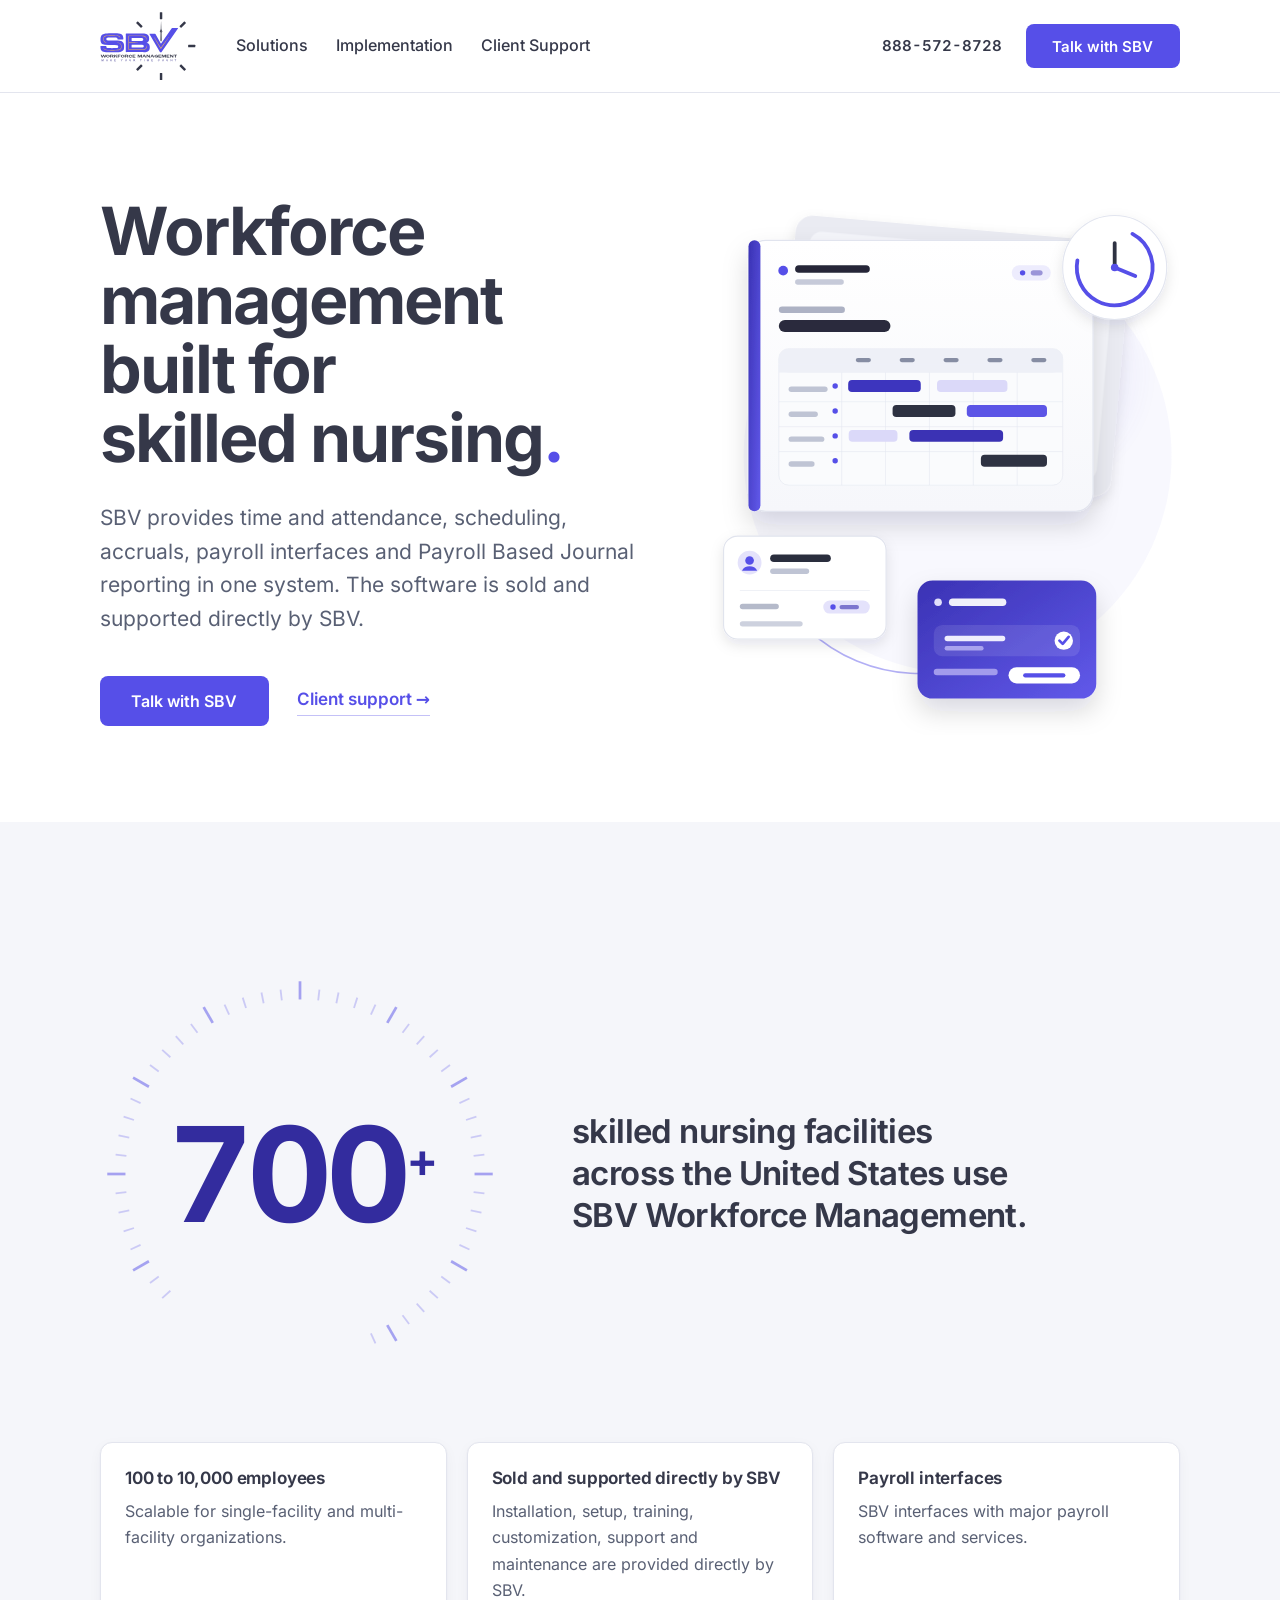
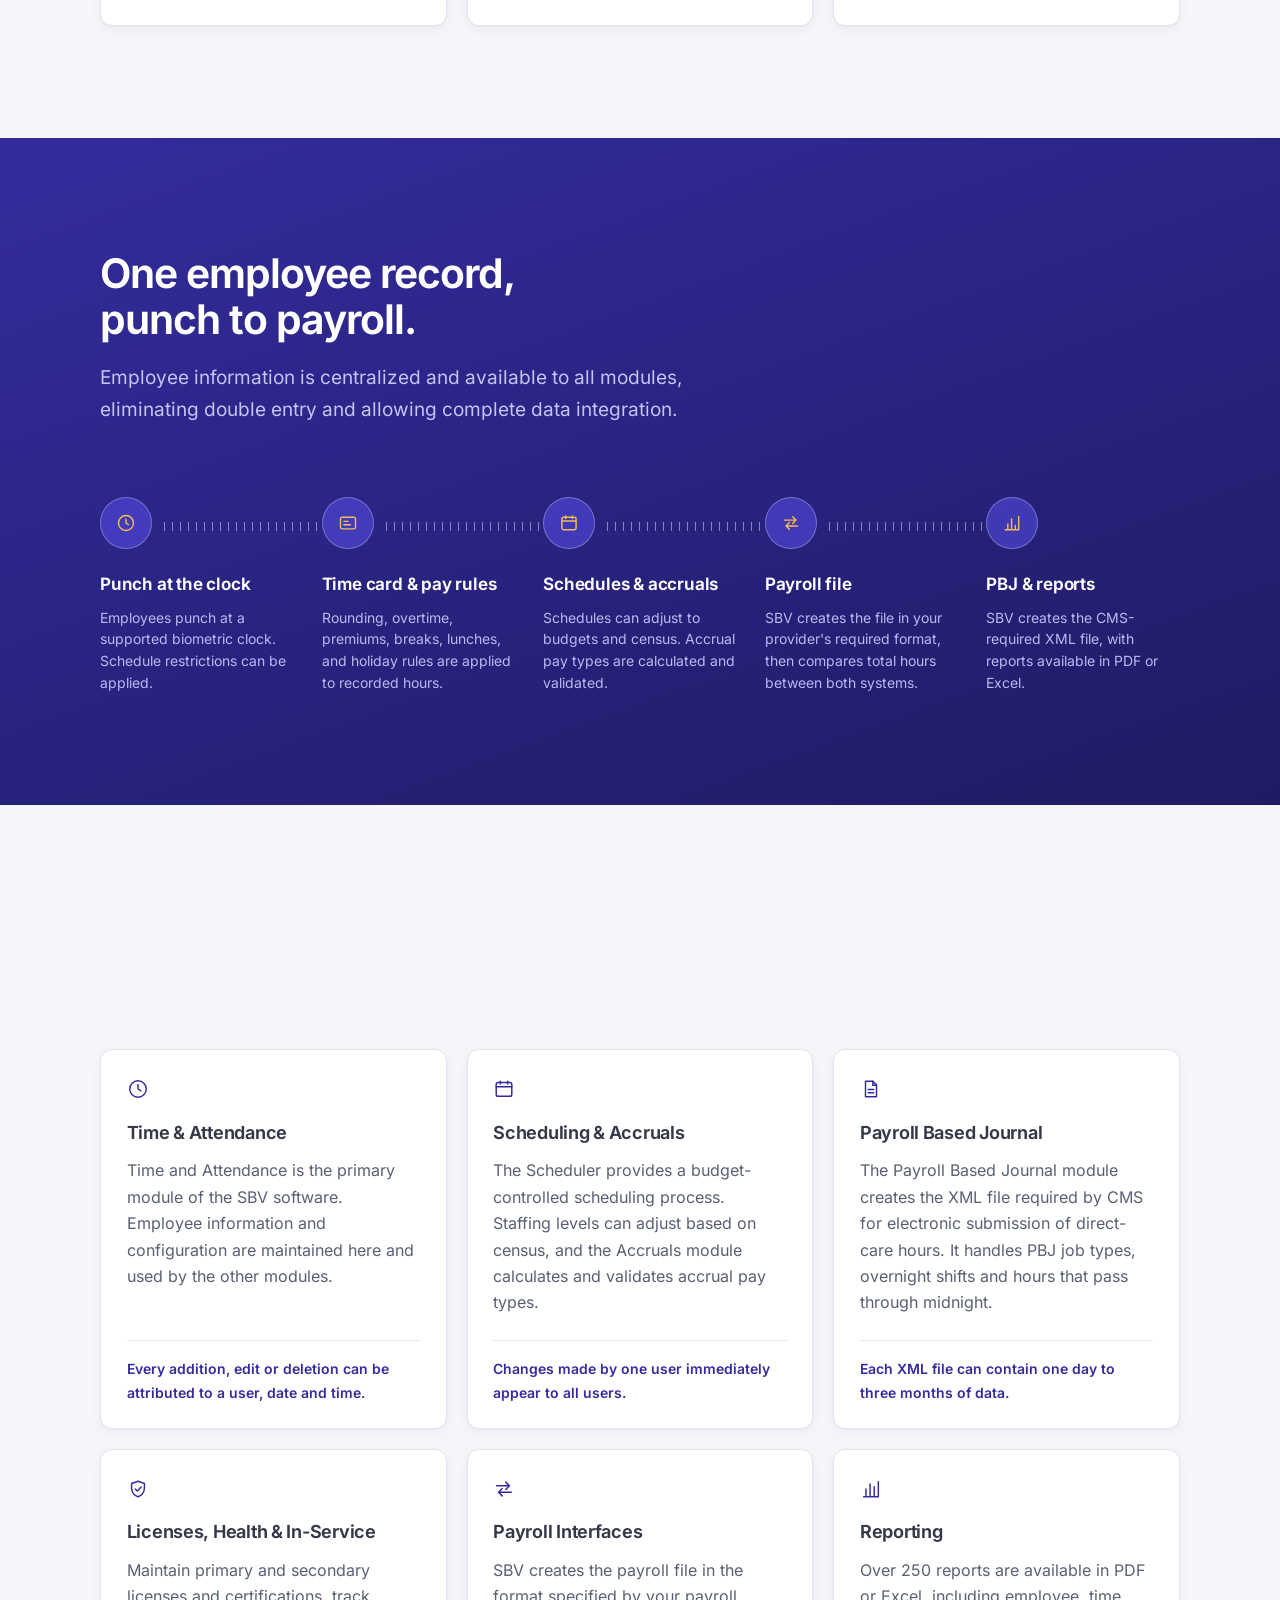
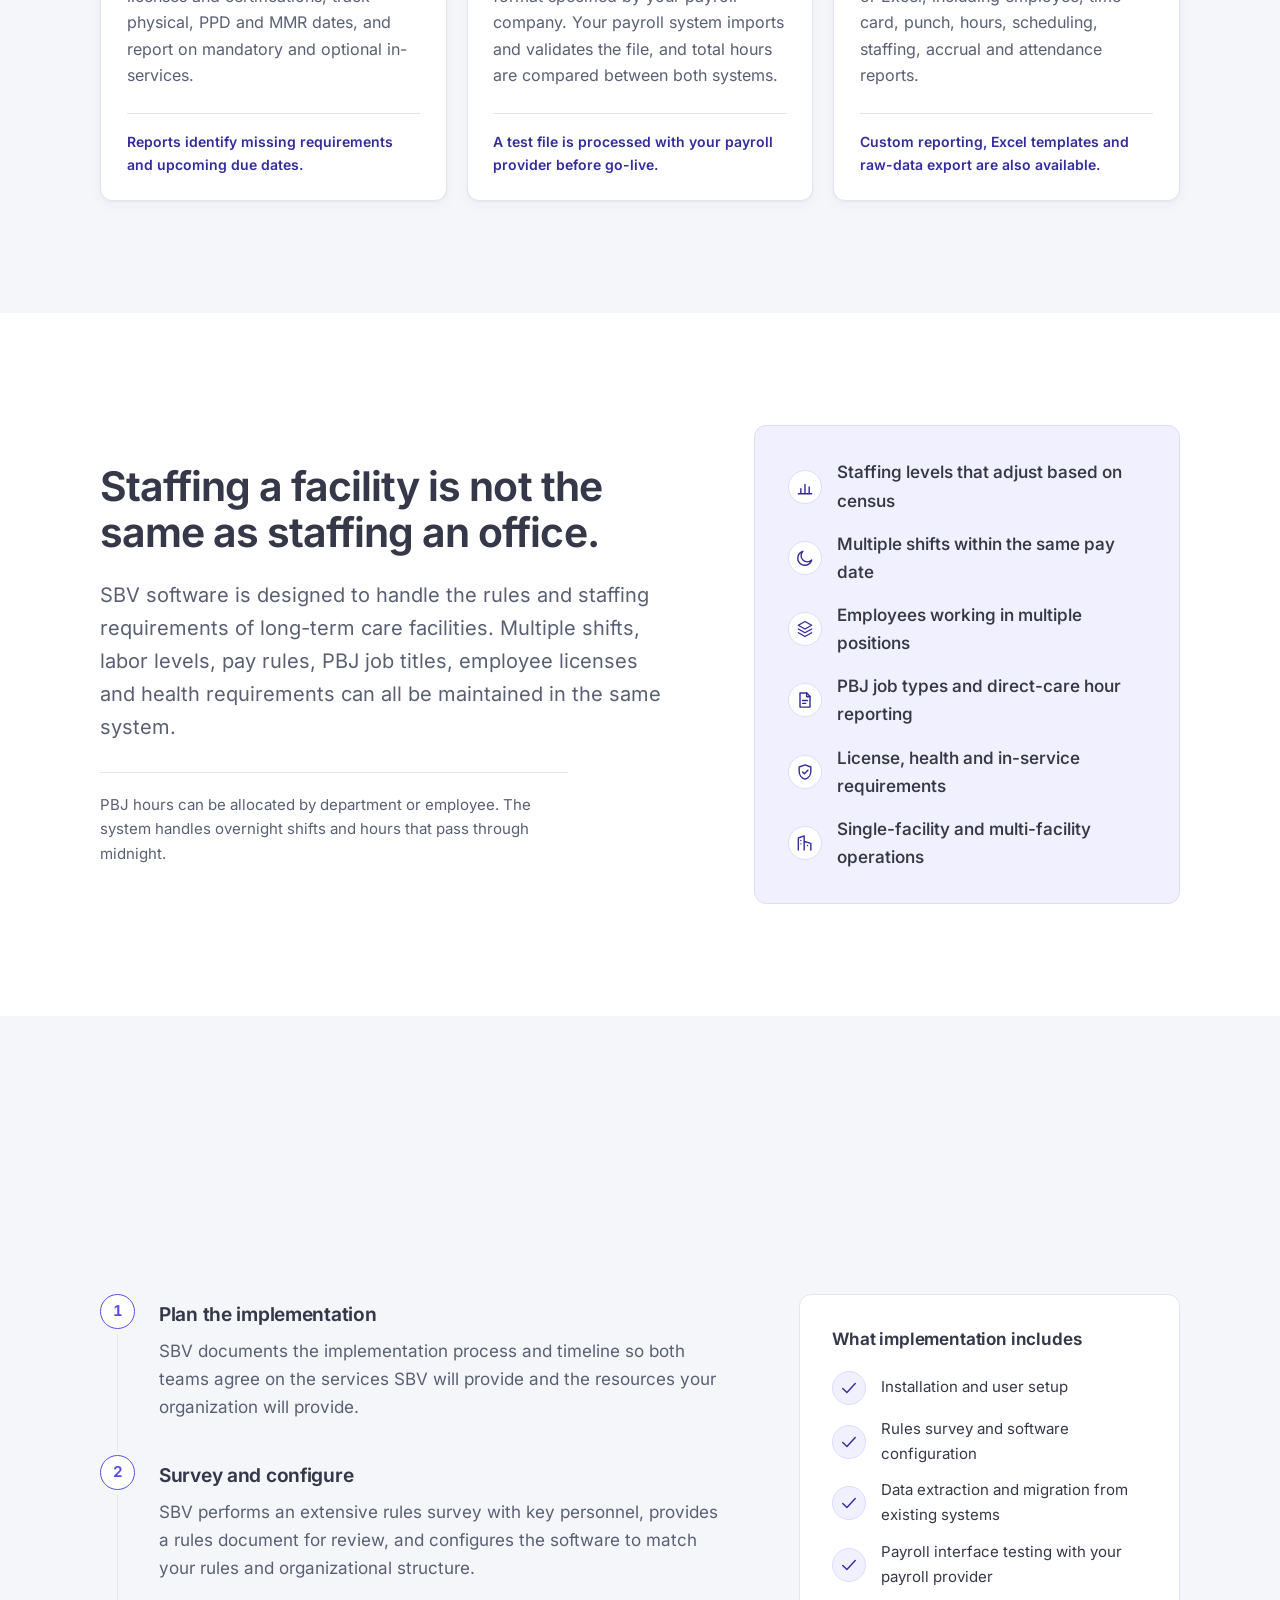
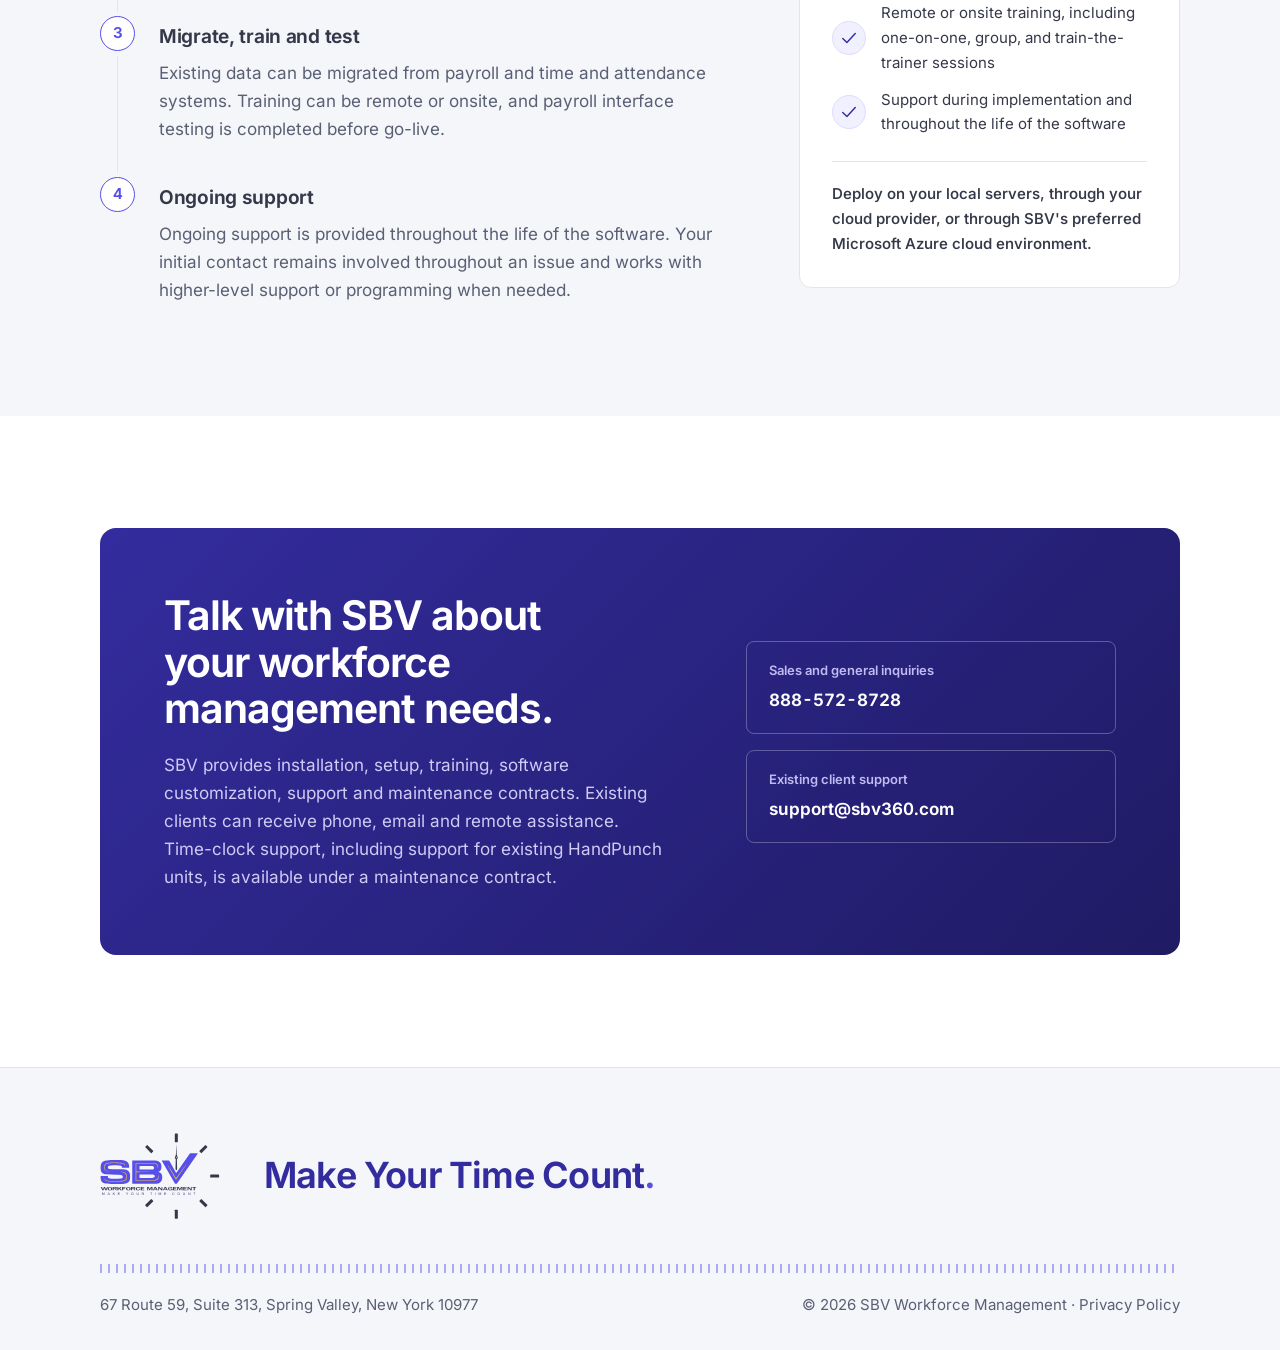
==== commit d632cc65: "Point client support at support@sbv360.com Sruli is dropping the Microsoft-hosted mailbox on sbvwm.c" ====
--- a/site/index.html
+++ b/site/index.html
@@ -405,9 +405,9 @@
               <span class="route__label">Sales and general inquiries</span>
               <span class="route__value">888-572-8728</span>
             </a>
-            <a class="route" href="mailto:support@sbvwm.com">
+            <a class="route" href="mailto:support@sbv360.com">
               <span class="route__label">Existing client support</span>
-              <span class="route__value">support@sbvwm.com</span>
+              <span class="route__value">support@sbv360.com</span>
             </a>
           </div>
         </div>
